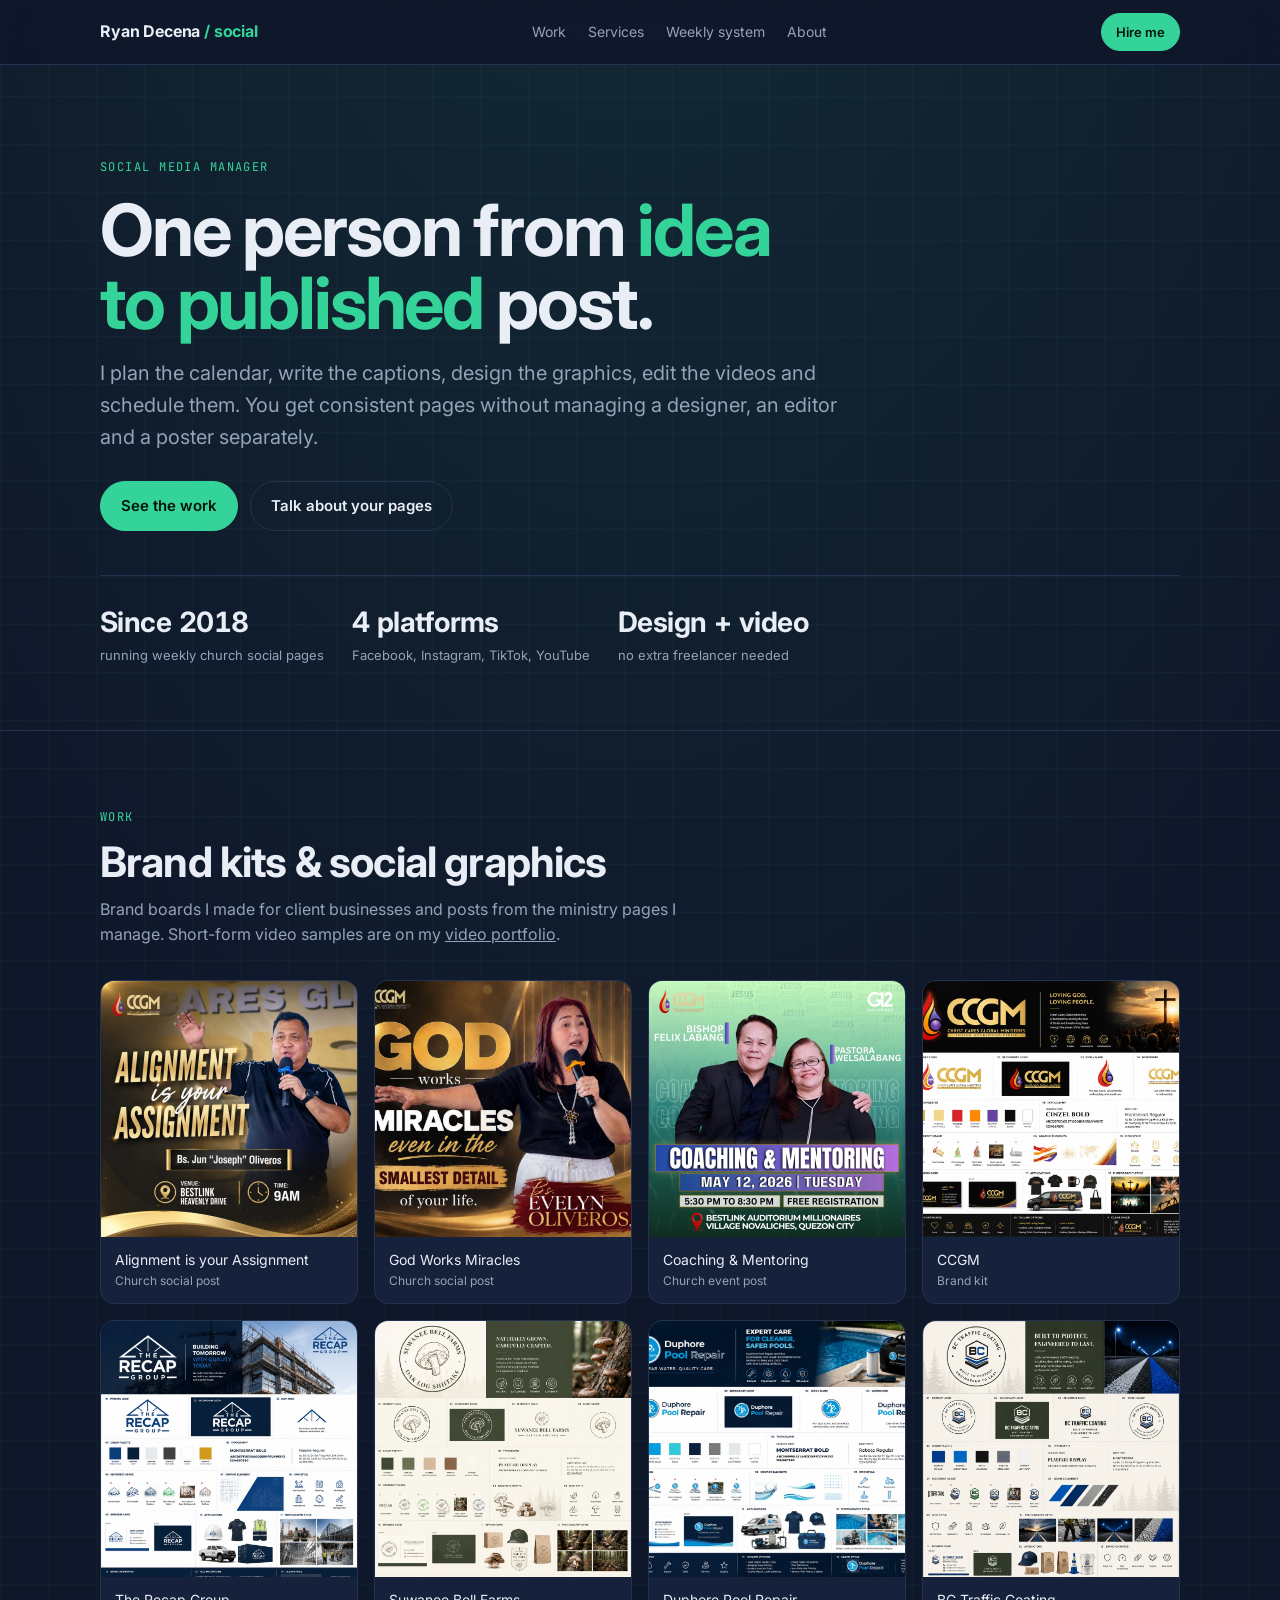
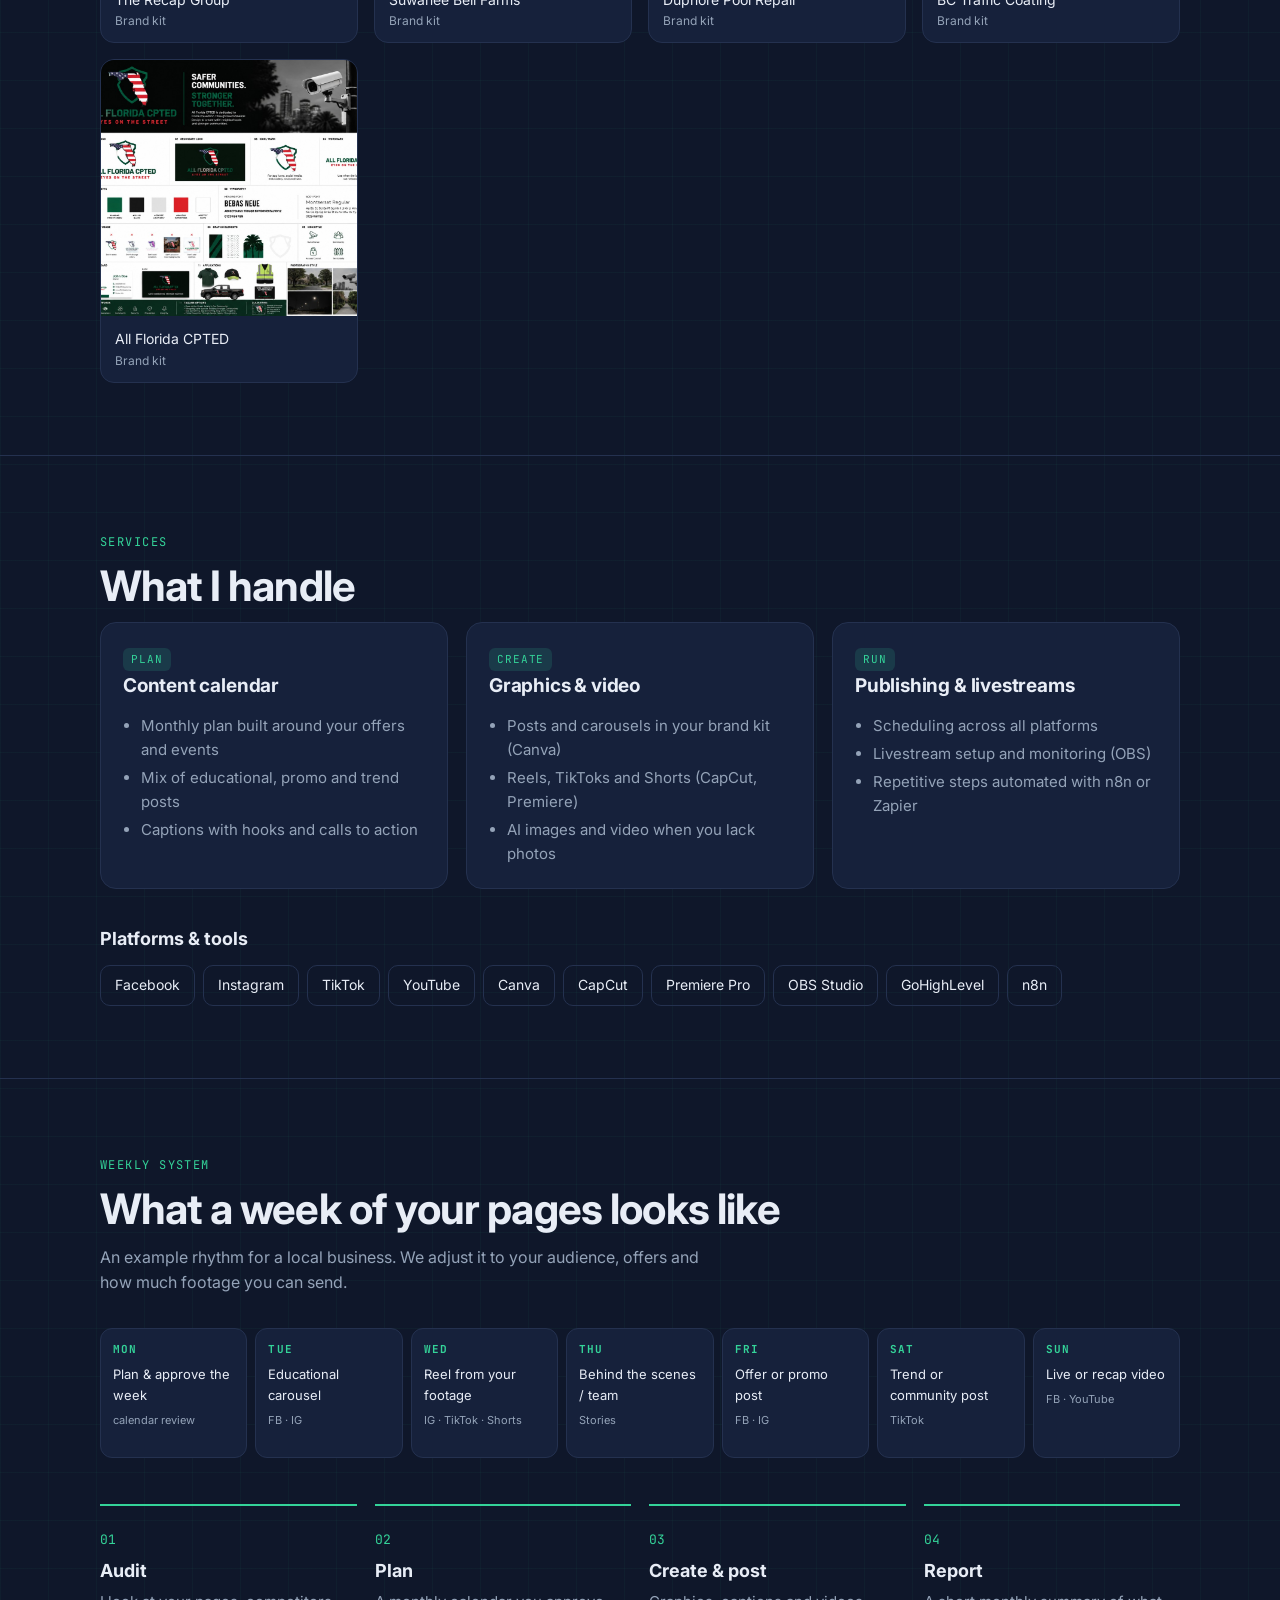
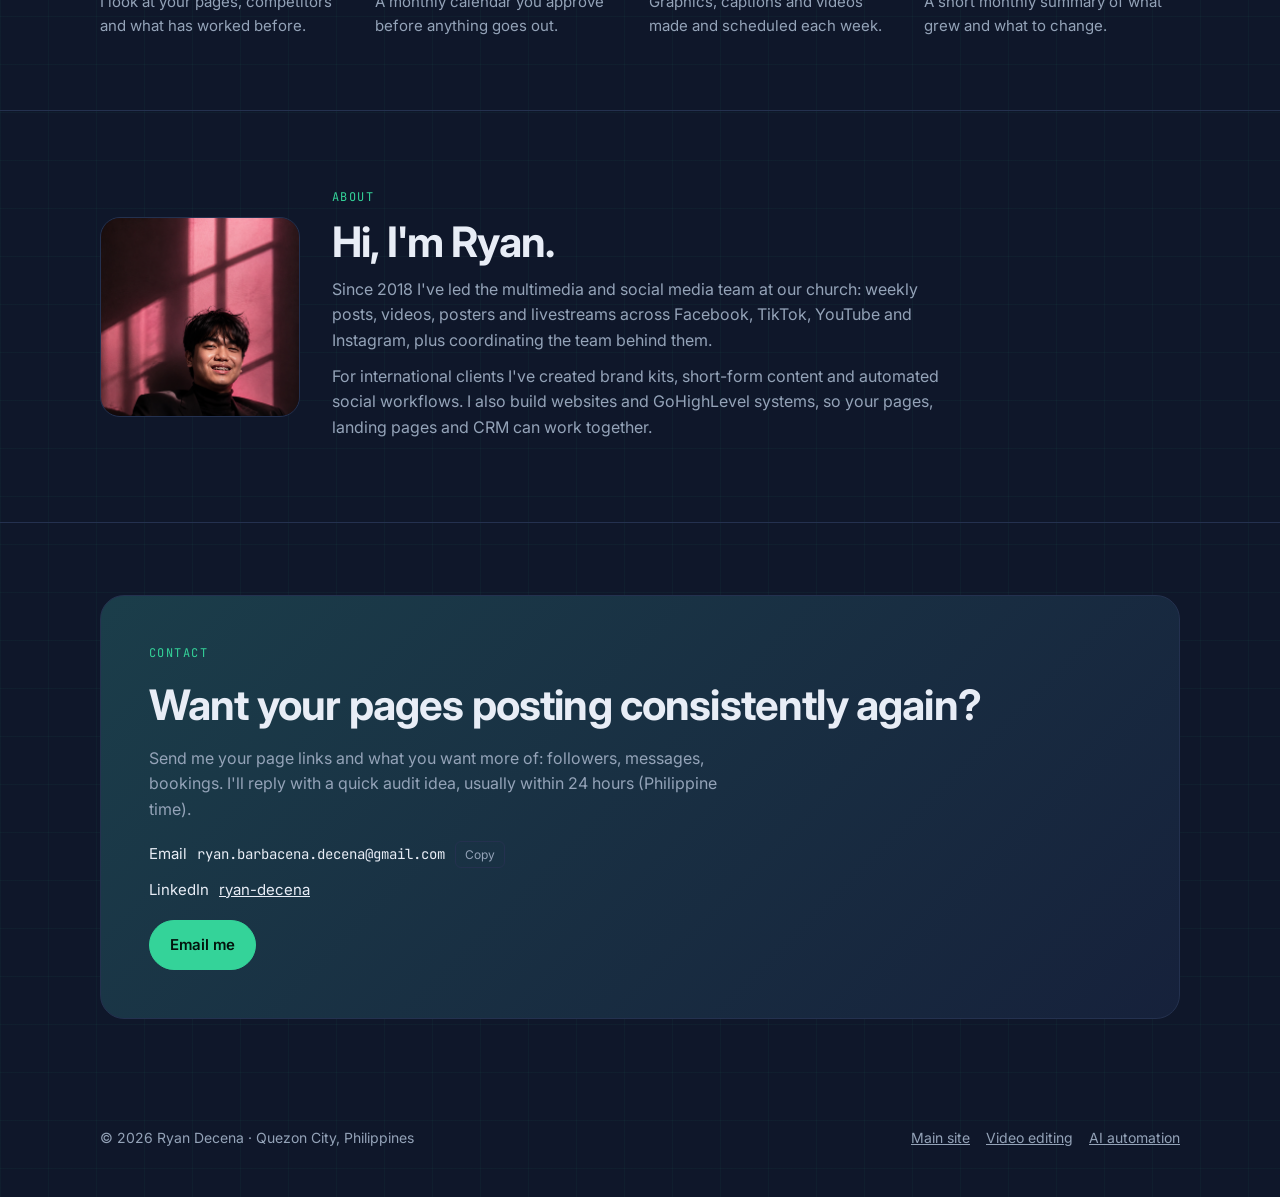
==== smm/index.html @ 5df615dc "Add video, AI automation and social media portfolio sites Three one-page sites deployed on Vercel at" ====
<!DOCTYPE html>
<html lang="en">
<head>
<meta charset="UTF-8">
<meta name="viewport" content="width=device-width, initial-scale=1, viewport-fit=cover">
<title>Ryan Decena | Social Media Manager</title>
<meta name="description" content="Social media manager who plans, designs, edits and publishes: content for Facebook, Instagram, TikTok and YouTube by Ryan Decena, Philippines.">
<meta property="og:title" content="Ryan Decena | Social Media Manager">
<meta property="og:description" content="One person from idea to published post: plan, design, video and scheduling.">
<meta property="og:image" content="https://smm.decenaryan.site/og.jpg">
<meta property="og:url" content="https://smm.decenaryan.site/">
<meta name="theme-color" content="#0F172A">
<link rel="icon" href="favicon.png">
<link rel="preconnect" href="https://fonts.googleapis.com">
<link rel="preconnect" href="https://fonts.gstatic.com" crossorigin>
<link href="https://fonts.googleapis.com/css2?family=Inter:wght@400;500;600;700&family=JetBrains+Mono:wght@500&display=swap" rel="stylesheet">
<link rel="stylesheet" href="site.css">
<style>
:root{--accent:#34D399;--accent-2:#F472B6;--on-accent:#03140d}
.gallery{display:grid;grid-template-columns:repeat(auto-fill,minmax(220px,1fr));gap:16px}
.gallery figure{background:var(--card);border:1px solid var(--line);border-radius:14px;overflow:hidden;min-width:0}
.gallery img{width:100%;aspect-ratio:1/1;object-fit:cover;object-position:top}
.gallery figcaption{padding:12px 14px;font-size:14px}
.gallery figcaption span{display:block;color:var(--muted);font-size:12px}
.week{display:grid;grid-template-columns:repeat(7,minmax(120px,1fr));gap:8px;overflow-x:auto;padding-bottom:6px}
.day{background:var(--card);border:1px solid var(--line);border-radius:12px;padding:12px;min-height:130px;display:grid;align-content:start;gap:6px}
.day b{font-family:var(--f-mono);font-size:11px;letter-spacing:.1em;color:var(--accent)}
.day span{font-size:13px}
.day small{font-size:11px;color:var(--muted)}
.scroll{overflow-x:auto}
.platforms{display:flex;flex-wrap:wrap;gap:8px}
.platforms span{padding:8px 14px;border:1px solid var(--line);border-radius:10px;font-size:14px}
</style>
</head>
<body>
<nav class="top"><div class="wrap">
  <a class="brand" href="#top">Ryan Decena <span>/ social</span></a>
  <ul><li><a href="#work">Work</a></li><li><a href="#services">Services</a></li><li><a href="#system">Weekly system</a></li><li><a href="#about">About</a></li></ul>
  <a class="btn solid sm" href="#contact">Hire me</a>
</div></nav>

<main id="top">
<header class="hero"><div class="wrap">
  <span class="mono">Social media manager</span>
  <h1>One person from <em>idea to published</em> post.</h1>
  <p class="lead">I plan the calendar, write the captions, design the graphics, edit the videos and schedule them. You get consistent pages without managing a designer, an editor and a poster separately.</p>
  <div class="cta"><a class="btn solid" href="#work">See the work</a><a class="btn ghost" href="#contact">Talk about your pages</a></div>
  <div class="facts">
    <div><b>Since 2018</b><span>running weekly church social pages</span></div>
    <div><b>4 platforms</b><span>Facebook, Instagram, TikTok, YouTube</span></div>
    <div><b>Design + video</b><span>no extra freelancer needed</span></div>
  </div>
</div></header>

<section id="work"><div class="wrap">
  <span class="mono">Work</span>
  <h2>Brand kits &amp; social graphics</h2>
  <p class="intro">Brand boards I made for client businesses and posts from the ministry pages I manage. Short-form video samples are on my <a href="https://video.decenaryan.site">video portfolio</a>.</p>
  <div class="gallery">
    <figure><img src="img/ccgm-alignment.png" alt="CCGM social post: Alignment is your Assignment" loading="lazy"><figcaption>Alignment is your Assignment<span>Church social post</span></figcaption></figure>
    <figure><img src="img/ccgm-miracles.png" alt="CCGM social post: God Works Miracles" loading="lazy"><figcaption>God Works Miracles<span>Church social post</span></figcaption></figure>
    <figure><img src="img/ccgm-coaching.png" alt="CCGM social post: Coaching and Mentoring" loading="lazy"><figcaption>Coaching &amp; Mentoring<span>Church event post</span></figcaption></figure>
    <figure><img src="img/ccgm.png" alt="CCGM brand kit" loading="lazy"><figcaption>CCGM<span>Brand kit</span></figcaption></figure>
    <figure><img src="img/recap-group.png" alt="The Recap Group brand kit" loading="lazy"><figcaption>The Recap Group<span>Brand kit</span></figcaption></figure>
    <figure><img src="img/suwanee-bell-farms.png" alt="Suwanee Bell Farms brand kit" loading="lazy"><figcaption>Suwanee Bell Farms<span>Brand kit</span></figcaption></figure>
    <figure><img src="img/duphore-pool.png" alt="Duphore Pool Repair brand kit" loading="lazy"><figcaption>Duphore Pool Repair<span>Brand kit</span></figcaption></figure>
    <figure><img src="img/bc-traffic-coating.png" alt="BC Traffic Coating brand kit" loading="lazy"><figcaption>BC Traffic Coating<span>Brand kit</span></figcaption></figure>
    <figure><img src="img/all-florida-cpted.png" alt="All Florida CPTED brand kit" loading="lazy"><figcaption>All Florida CPTED<span>Brand kit</span></figcaption></figure>
  </div>
</div></section>

<section id="services"><div class="wrap">
  <span class="mono">Services</span>
  <h2>What I handle</h2>
  <div class="grid g3">
    <div class="card"><span class="tag">Plan</span><h3>Content calendar</h3><ul><li>Monthly plan built around your offers and events</li><li>Mix of educational, promo and trend posts</li><li>Captions with hooks and calls to action</li></ul></div>
    <div class="card"><span class="tag">Create</span><h3>Graphics &amp; video</h3><ul><li>Posts and carousels in your brand kit (Canva)</li><li>Reels, TikToks and Shorts (CapCut, Premiere)</li><li>AI images and video when you lack photos</li></ul></div>
    <div class="card"><span class="tag">Run</span><h3>Publishing &amp; livestreams</h3><ul><li>Scheduling across all platforms</li><li>Livestream setup and monitoring (OBS)</li><li>Repetitive steps automated with n8n or Zapier</li></ul></div>
  </div>
  <h3 style="margin:36px 0 12px;font-size:18px">Platforms &amp; tools</h3>
  <div class="platforms"><span>Facebook</span><span>Instagram</span><span>TikTok</span><span>YouTube</span><span>Canva</span><span>CapCut</span><span>Premiere Pro</span><span>OBS Studio</span><span>GoHighLevel</span><span>n8n</span></div>
</div></section>

<section id="system"><div class="wrap">
  <span class="mono">Weekly system</span>
  <h2>What a week of your pages looks like</h2>
  <p class="intro">An example rhythm for a local business. We adjust it to your audience, offers and how much footage you can send.</p>
  <div class="scroll"><div class="week">
    <div class="day"><b>MON</b><span>Plan &amp; approve the week</span><small>calendar review</small></div>
    <div class="day"><b>TUE</b><span>Educational carousel</span><small>FB · IG</small></div>
    <div class="day"><b>WED</b><span>Reel from your footage</span><small>IG · TikTok · Shorts</small></div>
    <div class="day"><b>THU</b><span>Behind the scenes / team</span><small>Stories</small></div>
    <div class="day"><b>FRI</b><span>Offer or promo post</span><small>FB · IG</small></div>
    <div class="day"><b>SAT</b><span>Trend or community post</span><small>TikTok</small></div>
    <div class="day"><b>SUN</b><span>Live or recap video</span><small>FB · YouTube</small></div>
  </div></div>
  <div class="steps" style="margin-top:40px">
    <div class="step"><h3>Audit</h3><p>I look at your pages, competitors and what has worked before.</p></div>
    <div class="step"><h3>Plan</h3><p>A monthly calendar you approve before anything goes out.</p></div>
    <div class="step"><h3>Create &amp; post</h3><p>Graphics, captions and videos made and scheduled each week.</p></div>
    <div class="step"><h3>Report</h3><p>A short monthly summary of what grew and what to change.</p></div>
  </div>
</div></section>

<section id="about"><div class="wrap about">
  <img src="ryan-decena.png" alt="Ryan Decena" width="200" height="200" loading="lazy">
  <div>
    <span class="mono">About</span>
    <h2>Hi, I'm Ryan.</h2>
    <p>Since 2018 I've led the multimedia and social media team at our church: weekly posts, videos, posters and livestreams across Facebook, TikTok, YouTube and Instagram, plus coordinating the team behind them.</p>
    <p>For international clients I've created brand kits, short-form content and automated social workflows. I also build websites and GoHighLevel systems, so your pages, landing pages and CRM can work together.</p>
  </div>
</div></section>

<section><div class="wrap">
  <div class="contact" id="contact">
    <span class="mono">Contact</span>
    <h2>Want your pages posting consistently again?</h2>
    <p style="color:var(--muted);max-width:60ch">Send me your page links and what you want more of: followers, messages, bookings. I'll reply with a quick audit idea, usually within 24 hours (Philippine time).</p>
    <div class="rows">
      <div class="row">Email <code>ryan.barbacena.decena@gmail.com</code><button class="copy" data-copy="ryan.barbacena.decena@gmail.com">Copy</button></div>
      <div class="row">LinkedIn <a href="https://www.linkedin.com/in/ryan-decena-aba878122" target="_blank" rel="noopener">ryan-decena</a></div>
    </div>
    <div class="cta" style="display:flex;gap:12px;flex-wrap:wrap"><a class="btn solid" href="mailto:ryan.barbacena.decena@gmail.com?subject=Social%20media%20management">Email me</a></div>
  </div>
</div></section>
</main>

<footer><div class="wrap">
  <span>© <span data-year>2026</span> Ryan Decena · Quezon City, Philippines</span>
  <span class="others"><a href="https://decenaryan.site">Main site</a><a href="https://video.decenaryan.site">Video editing</a><a href="https://ai.decenaryan.site">AI automation</a></span>
</div></footer>
<script src="site.js"></script>
</body>
</html>
---- smm/site.css ----
/* Shared look for smm / video / ai .decenaryan.site — matches decenaryan.site (slate + mono labels).
   Each site sets --accent and --accent-2 on :root. */
:root{
  --bg:#0F172A; --bg-2:#111c33; --card:#16213b; --line:#24314f; --fg:#e8edf6; --muted:#94a3b8;
  --accent:#38BDF8; --accent-2:#10B981; --on-accent:#06121f;
  --f-body:"Inter",system-ui,sans-serif; --f-mono:"JetBrains Mono",ui-monospace,monospace;
  color-scheme:dark;
}
*{box-sizing:border-box;margin:0;padding:0}
html{scroll-behavior:smooth}
body{background:var(--bg);color:var(--fg);font-family:var(--f-body);font-size:16px;line-height:1.6;
  background-image:radial-gradient(ellipse 80% 50% at 50% -20%,color-mix(in srgb,var(--accent) 14%,transparent),transparent),
  linear-gradient(color-mix(in srgb,var(--accent) 4%,transparent) 1px,transparent 1px),
  linear-gradient(90deg,color-mix(in srgb,var(--accent) 4%,transparent) 1px,transparent 1px);
  background-size:auto,48px 48px,48px 48px}
img,video{max-width:100%;display:block}
a{color:inherit}
:focus-visible{outline:2px solid var(--accent);outline-offset:3px;border-radius:4px}
.wrap{max-width:1120px;margin:0 auto;padding-left:max(20px,env(safe-area-inset-left));padding-right:max(20px,env(safe-area-inset-right))}
.mono{font-family:var(--f-mono);font-size:12px;letter-spacing:.12em;text-transform:uppercase;color:var(--accent)}

/* nav */
nav.top{position:sticky;top:0;z-index:20;backdrop-filter:blur(10px);background:color-mix(in srgb,var(--bg) 82%,transparent);border-bottom:1px solid var(--line)}
nav.top .wrap{display:flex;align-items:center;justify-content:space-between;gap:16px;height:64px}
.brand{font-weight:700;text-decoration:none;letter-spacing:-.01em}
.brand span{color:var(--accent)}
nav.top ul{display:flex;gap:22px;list-style:none;font-size:14px;color:var(--muted)}
nav.top ul a{text-decoration:none}
nav.top ul a:hover{color:var(--fg)}
.btn{display:inline-flex;align-items:center;gap:8px;padding:12px 20px;border-radius:999px;font-weight:600;font-size:15px;text-decoration:none;border:1px solid var(--accent);transition:.2s}
.btn.solid{background:var(--accent);color:var(--on-accent)}
.btn.solid:hover{filter:brightness(1.1)}
.btn.ghost{color:var(--fg);border-color:var(--line)}
.btn.ghost:hover{border-color:var(--accent)}
.btn.sm{padding:8px 14px;font-size:13px}
@media (max-width:760px){nav.top ul{display:none}}

/* hero */
.hero{padding:88px 0 64px}
.hero h1{font-size:clamp(38px,6.4vw,72px);line-height:1.02;letter-spacing:-.03em;margin:14px 0 18px;text-wrap:balance;max-width:16ch}
.hero h1 em{font-style:normal;color:var(--accent)}
.hero p.lead{font-size:clamp(17px,2vw,20px);color:var(--muted);max-width:58ch}
.hero .cta{display:flex;flex-wrap:wrap;gap:12px;margin-top:28px}
.facts{display:flex;flex-wrap:wrap;gap:28px;margin-top:44px;padding-top:24px;border-top:1px solid var(--line)}
.facts div{display:grid}
.facts b{font-size:28px;font-variant-numeric:tabular-nums;letter-spacing:-.02em}
.facts span{font-size:13px;color:var(--muted)}

/* sections */
section{padding:72px 0;border-top:1px solid var(--line)}
section h2{font-size:clamp(28px,4vw,42px);letter-spacing:-.02em;line-height:1.1;margin:10px 0 12px;text-wrap:balance}
section .intro{color:var(--muted);max-width:62ch;margin-bottom:32px}
.grid{display:grid;gap:18px}
.g3{grid-template-columns:repeat(auto-fit,minmax(260px,1fr))}
.g4{grid-template-columns:repeat(auto-fill,minmax(200px,1fr))}
.card{background:var(--card);border:1px solid var(--line);border-radius:16px;padding:22px;min-width:0}
.card h3{font-size:19px;margin-bottom:6px;letter-spacing:-.01em}
.card p{color:var(--muted);font-size:15px}
.card ul{margin:12px 0 0 18px;color:var(--muted);font-size:15px;display:grid;gap:4px}
.tag{display:inline-block;font-family:var(--f-mono);font-size:11px;letter-spacing:.08em;text-transform:uppercase;padding:3px 8px;border-radius:6px;background:color-mix(in srgb,var(--accent) 14%,transparent);color:var(--accent)}
.tags{display:flex;flex-wrap:wrap;gap:6px;margin-top:12px}
.tags span{font-size:12px;padding:3px 10px;border-radius:999px;border:1px solid var(--line);color:var(--muted)}

/* steps */
.steps{display:grid;grid-template-columns:repeat(auto-fit,minmax(220px,1fr));gap:18px;counter-reset:s}
.step{counter-increment:s;padding:20px 0 0;border-top:2px solid var(--accent)}
.step::before{content:"0" counter(s);font-family:var(--f-mono);color:var(--accent);font-size:13px}
.step h3{font-size:18px;margin:6px 0 4px}
.step p{color:var(--muted);font-size:15px}

/* about */
.about{display:grid;grid-template-columns:200px 1fr;gap:32px;align-items:center}
.about img{width:200px;height:200px;object-fit:cover;object-position:top;border-radius:20px;border:1px solid var(--line);background:var(--card)}
.about p{color:var(--muted);max-width:62ch;margin-bottom:10px}
@media (max-width:640px){.about{grid-template-columns:1fr}.about img{width:140px;height:140px}}

/* contact */
.contact{background:linear-gradient(135deg,color-mix(in srgb,var(--accent) 16%,var(--card)),var(--card));border:1px solid var(--line);border-radius:24px;padding:clamp(24px,5vw,48px);display:grid;gap:18px}
.contact h2{margin:0}
.contact .rows{display:grid;gap:10px}
.contact .row{display:flex;flex-wrap:wrap;align-items:center;gap:10px;font-size:15px}
.contact .row code{font-family:var(--f-mono);font-size:14px;user-select:all;word-break:break-all}
.copy{font:inherit;font-size:12px;background:transparent;color:var(--muted);border:1px solid var(--line);border-radius:6px;padding:3px 9px;cursor:pointer}
.copy:hover{color:var(--fg);border-color:var(--accent)}

footer{padding:36px 0 48px;color:var(--muted);font-size:14px}
footer .wrap{display:flex;flex-wrap:wrap;justify-content:space-between;gap:12px}
footer a{color:var(--muted)}
.others{display:flex;flex-wrap:wrap;gap:16px}

@media (prefers-reduced-motion:reduce){*{transition:none!important;animation:none!important;scroll-behavior:auto!important}}
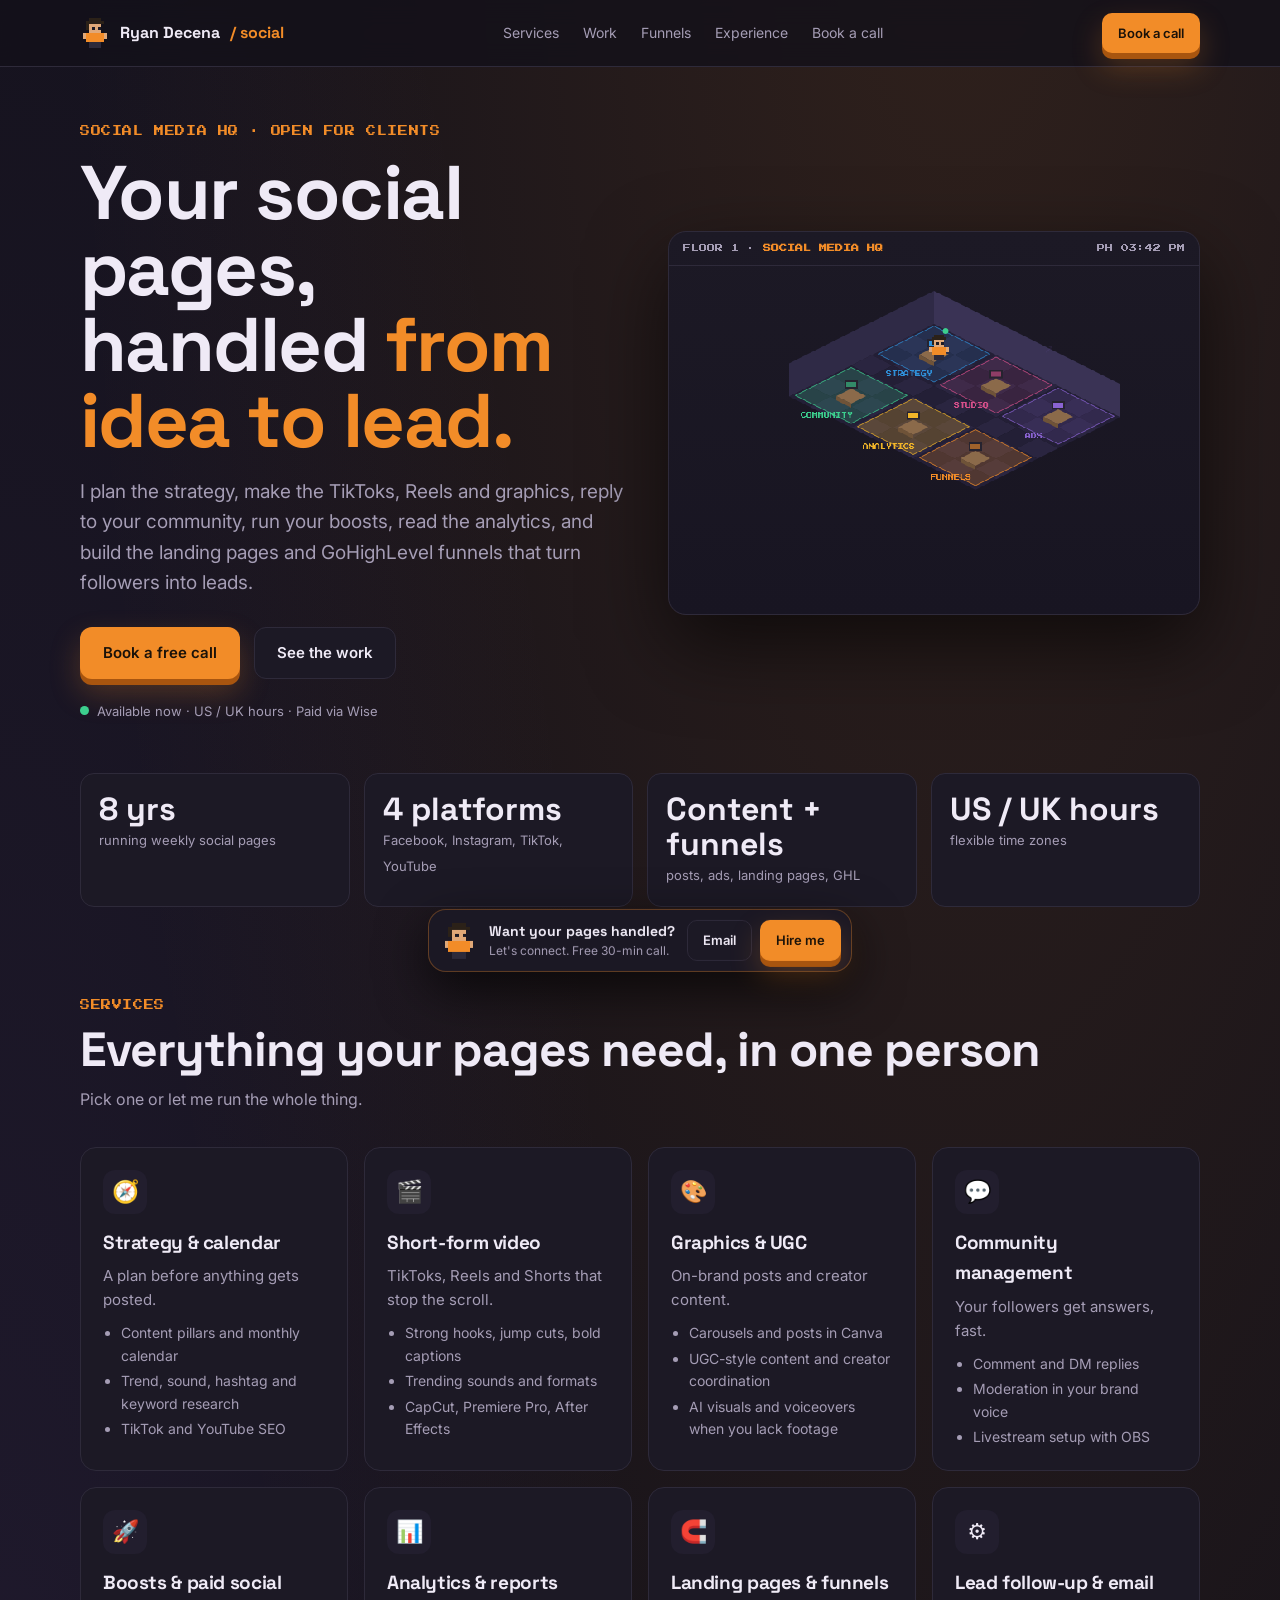
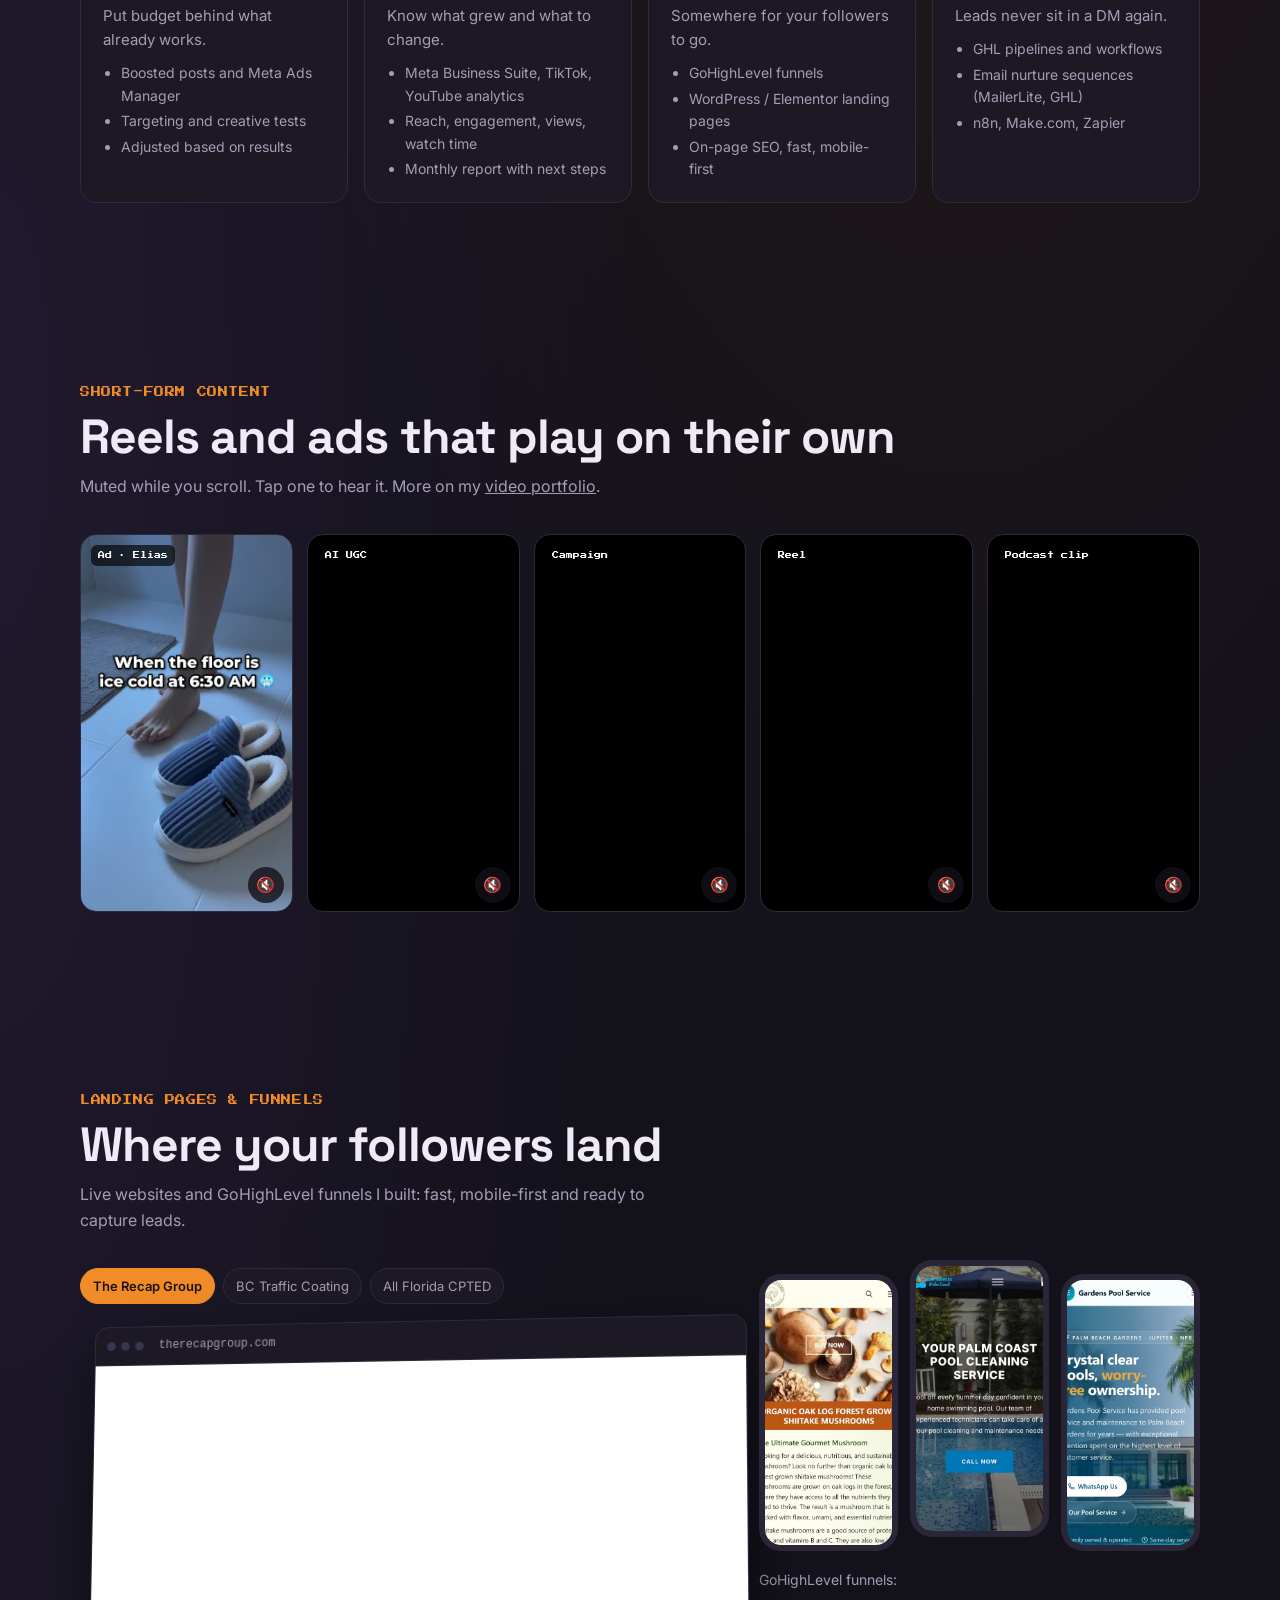
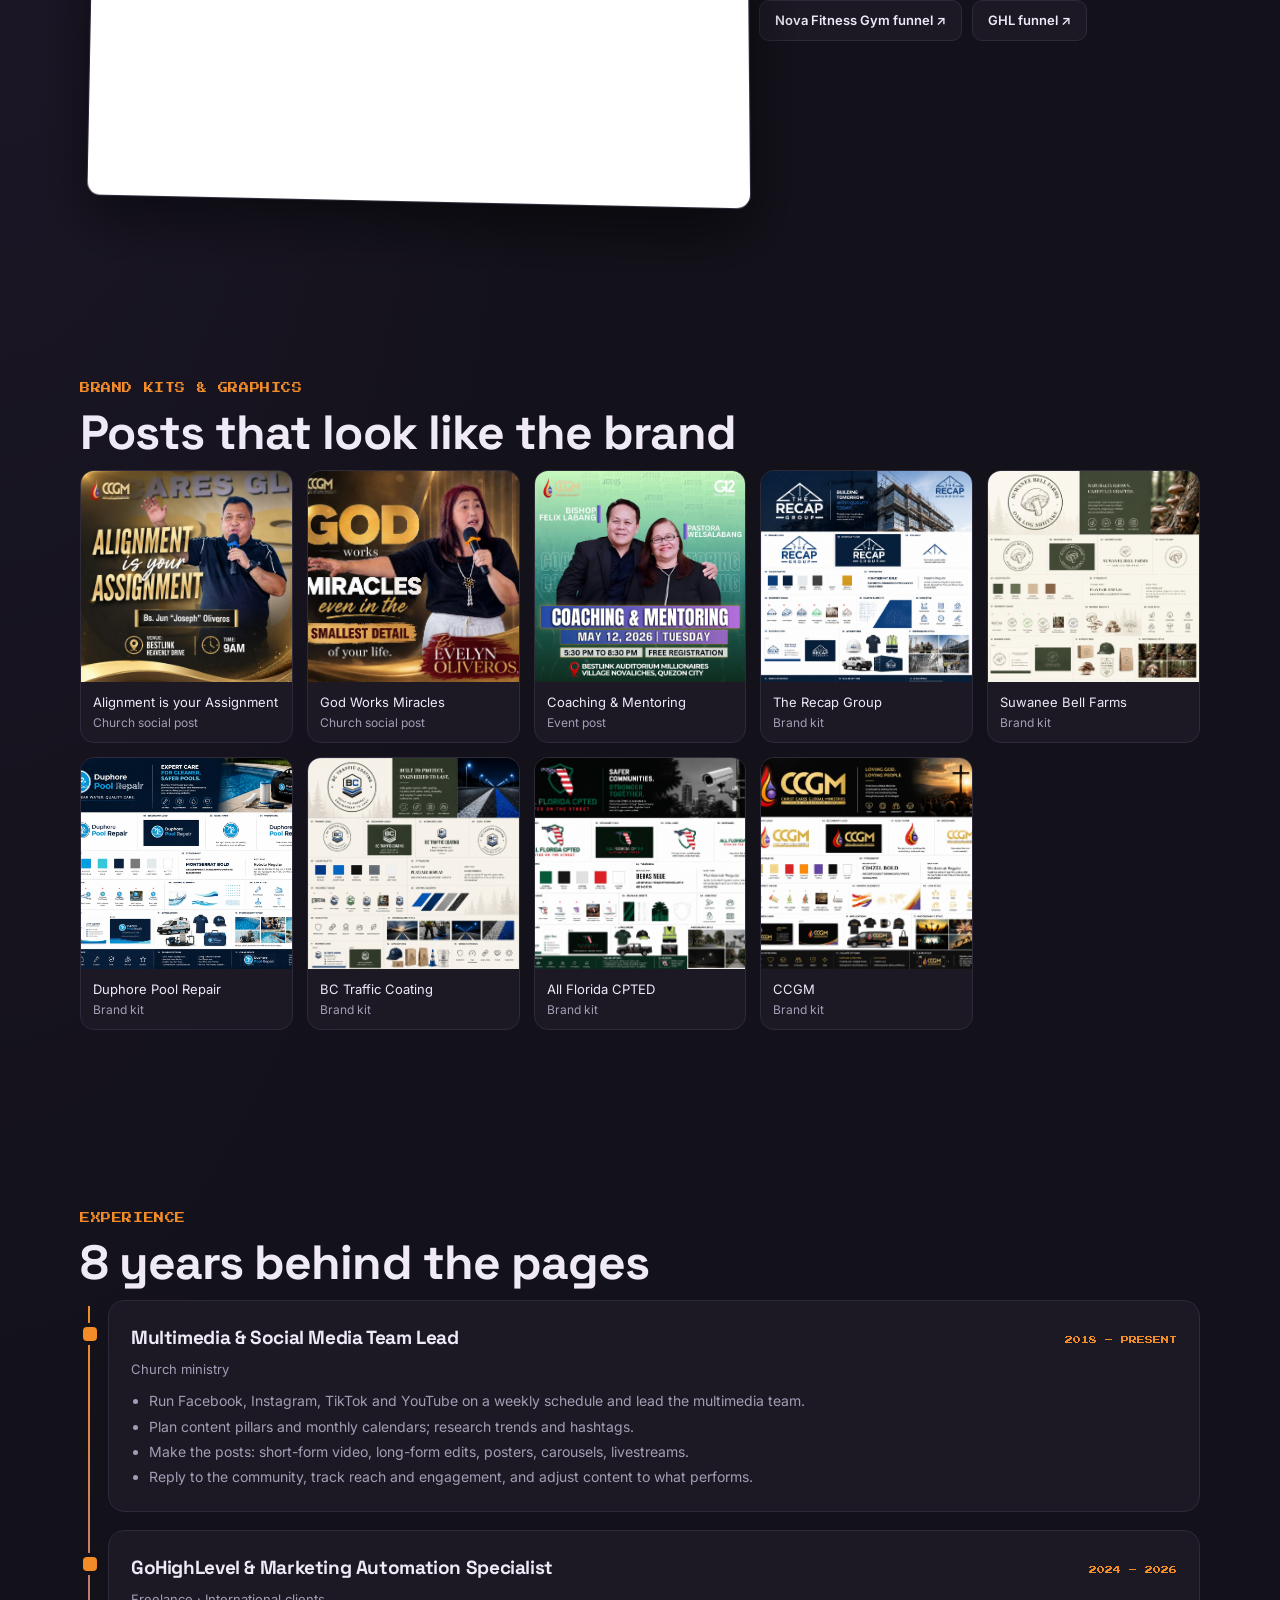
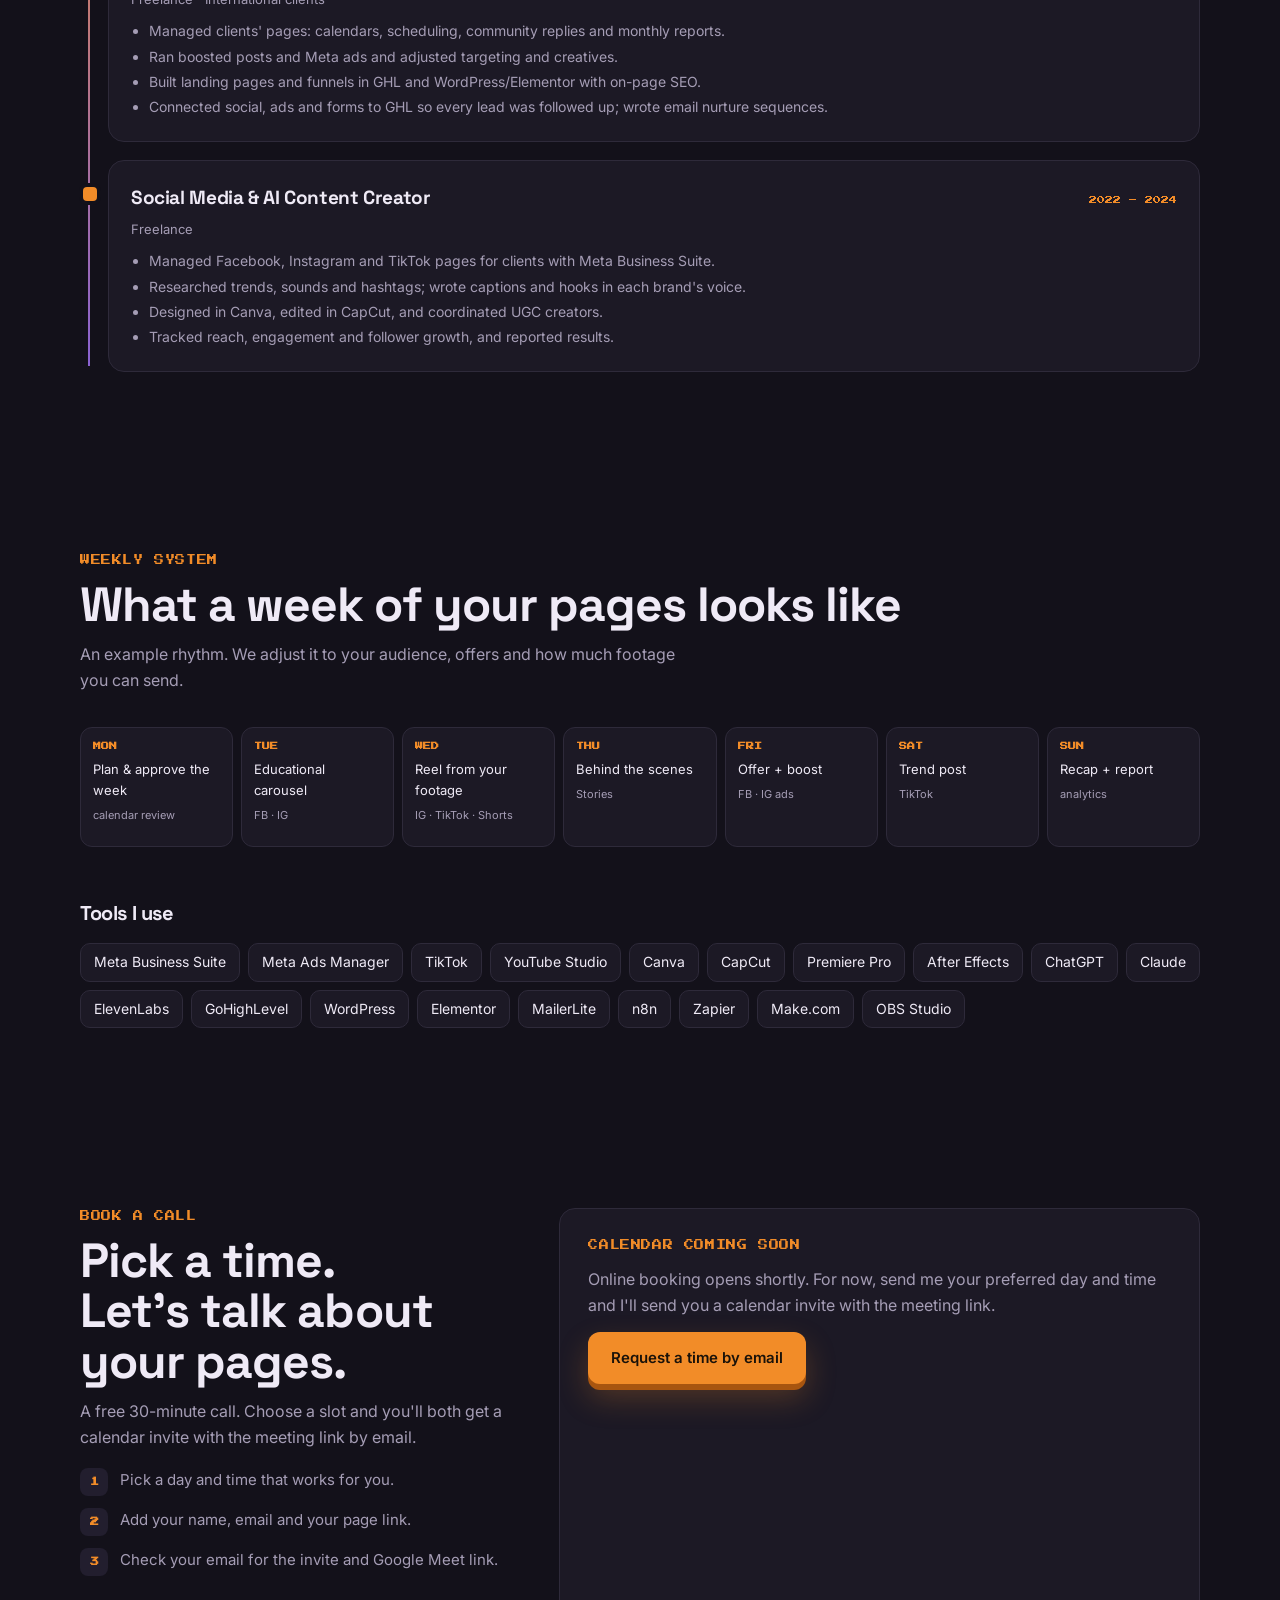
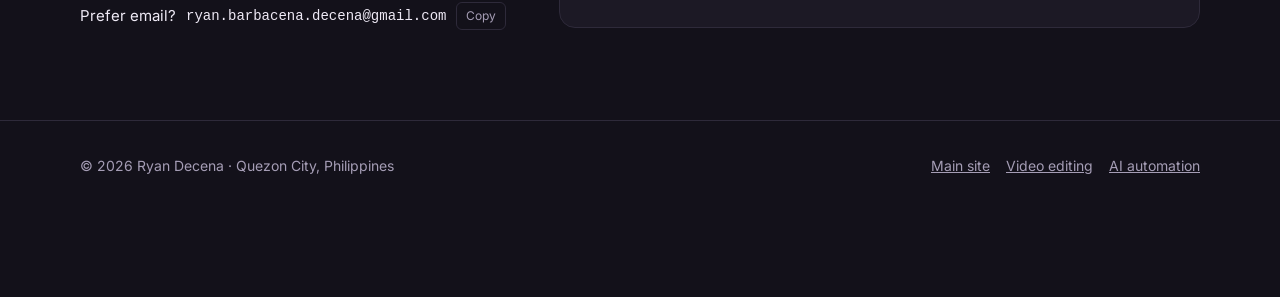
==== commit 6c99b10d: "SMM site redesign: Freelance Office look, 3D/scroll animations, booking section Pixel isometric hero" ====
--- a/smm/index.html
+++ b/smm/index.html
@@ -4,124 +4,327 @@
 <meta charset="UTF-8">
 <meta name="viewport" content="width=device-width, initial-scale=1, viewport-fit=cover">
 <title>Ryan Decena | Social Media Manager</title>
-<meta name="description" content="Social media manager who plans, designs, edits and publishes: content for Facebook, Instagram, TikTok and YouTube by Ryan Decena, Philippines.">
+<meta name="description" content="Social media manager from the Philippines: content strategy, TikTok and Reels, community management, paid social, analytics, landing pages and GoHighLevel funnels. Available for US/UK hours.">
 <meta property="og:title" content="Ryan Decena | Social Media Manager">
-<meta property="og:description" content="One person from idea to published post: plan, design, video and scheduling.">
+<meta property="og:description" content="Strategy, short-form video, community, paid social, analytics, landing pages and GHL follow-up, handled by one person.">
 <meta property="og:image" content="https://smm.decenaryan.site/og.jpg">
 <meta property="og:url" content="https://smm.decenaryan.site/">
-<meta name="theme-color" content="#0F172A">
+<meta name="theme-color" content="#13111a">
 <link rel="icon" href="favicon.png">
 <link rel="preconnect" href="https://fonts.googleapis.com">
 <link rel="preconnect" href="https://fonts.gstatic.com" crossorigin>
-<link href="https://fonts.googleapis.com/css2?family=Inter:wght@400;500;600;700&family=JetBrains+Mono:wght@500&display=swap" rel="stylesheet">
-<link rel="stylesheet" href="site.css">
+<link href="https://fonts.googleapis.com/css2?family=Inter:wght@400;500;600&family=Space+Grotesk:wght@500;700&family=Press+Start+2P&display=swap" rel="stylesheet">
 <style>
-:root{--accent:#34D399;--accent-2:#F472B6;--on-accent:#03140d}
-.gallery{display:grid;grid-template-columns:repeat(auto-fill,minmax(220px,1fr));gap:16px}
-.gallery figure{background:var(--card);border:1px solid var(--line);border-radius:14px;overflow:hidden;min-width:0}
+/* Freelance Office vibe: night-shift office, pixel labels, orange accent, isometric 3D */
+:root{
+  --bg:#13111a;--bg2:#181522;--panel:#1c1925;--panel2:#221e2e;--line:#2e2a3a;--ink:#efeaf6;--muted:#a59db5;
+  --accent:#f28c28;--accent-ink:#1a1209;--purple:#8a63d2;--pink:#d64f8a;--blue:#2f8fd8;--green:#3ccf8e;
+  --f-display:"Space Grotesk",system-ui,sans-serif;--f-body:"Inter",system-ui,sans-serif;--f-pixel:"Press Start 2P",ui-monospace,monospace;
+  color-scheme:dark;
+}
+*{box-sizing:border-box;margin:0;padding:0}
+html{scroll-behavior:smooth}
+body{background:var(--bg);color:var(--ink);font-family:var(--f-body);font-size:16px;line-height:1.6;overflow-x:hidden;
+  background-image:radial-gradient(ellipse 70% 45% at 75% -5%,#f28c2822,transparent),radial-gradient(ellipse 50% 40% at 0% 30%,#8a63d21c,transparent)}
+img,video{max-width:100%;display:block}
+a{color:inherit}
+:focus-visible{outline:2px solid var(--accent);outline-offset:3px;border-radius:6px}
+.wrap{max-width:1160px;margin:0 auto;padding-left:max(20px,env(safe-area-inset-left));padding-right:max(20px,env(safe-area-inset-right))}
+.px{font-family:var(--f-pixel);font-size:10px;letter-spacing:.06em;text-transform:uppercase;color:var(--accent);line-height:1.6}
+h1,h2,h3{font-family:var(--f-display);letter-spacing:-.02em;text-wrap:balance}
+h2{font-size:clamp(30px,4.4vw,48px);line-height:1.05;margin:12px 0 12px}
+.intro{color:var(--muted);max-width:62ch;margin-bottom:34px}
+section{padding:90px 0;position:relative}
+.btn{display:inline-flex;align-items:center;gap:8px;padding:13px 22px;border-radius:12px;font-weight:600;font-size:15px;text-decoration:none;border:1px solid transparent;cursor:pointer;font-family:var(--f-body);transition:transform .2s,box-shadow .2s,background .2s}
+.btn.pri{background:var(--accent);color:var(--accent-ink);box-shadow:0 6px 0 #a8550f,0 14px 30px #f28c2840}
+.btn.pri:hover{transform:translateY(-2px);box-shadow:0 8px 0 #a8550f,0 18px 36px #f28c2855}
+.btn.pri:active{transform:translateY(4px);box-shadow:0 2px 0 #a8550f}
+.btn.ghost{border-color:var(--line);color:var(--ink);background:var(--panel)}
+.btn.ghost:hover{border-color:var(--accent)}
+.btn.sm{padding:9px 15px;font-size:13px;border-radius:10px}
+
+/* nav */
+nav.top{position:sticky;top:0;z-index:40;background:#13111acc;backdrop-filter:blur(12px);border-bottom:1px solid var(--line)}
+nav.top .wrap{display:flex;align-items:center;justify-content:space-between;gap:14px;height:66px}
+.brand{display:flex;align-items:center;gap:10px;text-decoration:none;font-family:var(--f-display);font-weight:700}
+.brand canvas{width:30px;height:30px;image-rendering:pixelated}
+.brand span{color:var(--accent)}
+nav.top ul{display:flex;gap:24px;list-style:none;font-size:14px;color:var(--muted)}
+nav.top ul a{text-decoration:none}nav.top ul a:hover{color:var(--ink)}
+@media (max-width:860px){nav.top ul{display:none}}
+
+/* hero */
+.hero{padding:56px 0 40px}
+.hero .wrap{display:grid;grid-template-columns:1.05fr 1fr;gap:30px;align-items:center}
+@media (max-width:900px){.hero .wrap{grid-template-columns:1fr}}
+.hero h1{font-size:clamp(40px,6.2vw,76px);line-height:1;margin:16px 0 18px}
+.hero h1 b{color:var(--accent);font-weight:700}
+.hero .lead{font-size:clamp(17px,1.8vw,19px);color:var(--muted);max-width:54ch}
+.cta{display:flex;flex-wrap:wrap;gap:14px;margin-top:28px}
+.status{display:inline-flex;align-items:center;gap:8px;font-size:13px;color:var(--muted);margin-top:22px}
+.status i{width:9px;height:9px;border-radius:50%;background:var(--green);box-shadow:0 0 0 0 #3ccf8e88;animation:ping 2s infinite}
+@keyframes ping{70%{box-shadow:0 0 0 10px #3ccf8e00}100%{box-shadow:0 0 0 0 #3ccf8e00}}
+.stage{perspective:1100px}
+.office{position:relative;border:1px solid var(--line);border-radius:18px;background:linear-gradient(180deg,var(--panel),var(--bg2));overflow:hidden;transform-style:preserve-3d;transition:transform .25s ease-out;box-shadow:0 30px 80px #0009}
+.office .bar{display:flex;justify-content:space-between;padding:10px 14px;border-bottom:1px solid var(--line);font-family:var(--f-pixel);font-size:8px;color:var(--muted)}
+.office .bar b{color:var(--accent)}
+.office canvas{width:100%;height:auto;display:block;image-rendering:pixelated}
+
+/* stats */
+.stats{display:grid;grid-template-columns:repeat(4,1fr);gap:14px;margin-top:10px}
+@media (max-width:760px){.stats{grid-template-columns:repeat(2,1fr)}}
+.stat{background:var(--panel);border:1px solid var(--line);border-radius:14px;padding:18px}
+.stat b{display:block;font-family:var(--f-display);font-size:clamp(24px,3vw,32px);line-height:1.1}
+.stat span{font-size:13px;color:var(--muted)}
+
+/* services */
+.svc{display:grid;grid-template-columns:repeat(auto-fill,minmax(250px,1fr));gap:16px}
+.card{background:var(--panel);border:1px solid var(--line);border-radius:16px;padding:22px;transform-style:preserve-3d;transition:transform .2s ease-out,border-color .2s;will-change:transform;min-width:0}
+.card:hover{border-color:#f28c2866}
+.card .ic{width:44px;height:44px;border-radius:12px;display:grid;place-items:center;font-size:22px;margin-bottom:14px;background:var(--panel2);transform:translateZ(30px)}
+.card h3{font-size:19px;margin-bottom:6px}
+.card p{color:var(--muted);font-size:15px}
+.card ul{margin:10px 0 0 18px;color:var(--muted);font-size:14px;display:grid;gap:3px}
+
+/* reels */
+.reels{display:grid;grid-template-columns:repeat(5,minmax(0,1fr));gap:14px}
+@media (max-width:900px){.reels{grid-template-columns:repeat(2,minmax(0,1fr))}}
+.reel{position:relative;aspect-ratio:9/16;border-radius:16px;overflow:hidden;background:#000;border:1px solid var(--line);transition:transform .3s}
+.reel:hover{transform:translateY(-6px) rotateZ(-1deg)}
+.reel video{position:absolute;inset:0;width:100%;height:100%;object-fit:cover;cursor:pointer}
+.reel .lbl{position:absolute;left:10px;top:10px;font-family:var(--f-pixel);font-size:7px;background:#000a;padding:5px 7px;border-radius:6px;color:#fff}
+.snd{position:absolute;right:8px;bottom:8px;width:36px;height:36px;border-radius:50%;border:0;background:#13111acc;color:#fff;cursor:pointer;font-size:15px}
+.snd:hover{background:var(--accent);color:var(--accent-ink)}
+
+/* funnels */
+.fun{display:grid;grid-template-columns:1.5fr 1fr;gap:18px;align-items:start}
+@media (max-width:900px){.fun{grid-template-columns:1fr}}
+.browser{background:var(--panel);border:1px solid var(--line);border-radius:14px;overflow:hidden;transform:perspective(1200px) rotateY(var(--ry,-6deg)) rotateX(3deg);transition:transform .4s;box-shadow:0 24px 60px #0008}
+.browser:hover{--ry:0deg}
+.browser .dots{display:flex;gap:6px;padding:10px 12px;border-bottom:1px solid var(--line);align-items:center}
+.browser .dots i{width:9px;height:9px;border-radius:50%;background:#3a3550}
+.browser .dots span{margin-left:10px;font-size:12px;color:var(--muted);font-family:ui-monospace,Consolas,monospace;overflow:hidden;white-space:nowrap;text-overflow:ellipsis}
+.browser video{width:100%;aspect-ratio:900/600;object-fit:cover;object-position:top;background:#fff}
+.sites{display:grid;gap:14px}
+.sitepick{display:flex;flex-wrap:wrap;gap:8px}
+.sitepick button{font:inherit;font-size:13px;padding:7px 12px;border-radius:999px;border:1px solid var(--line);background:var(--panel);color:var(--muted);cursor:pointer}
+.sitepick button[aria-pressed="true"]{background:var(--accent);color:var(--accent-ink);border-color:var(--accent);font-weight:600}
+.phones{display:grid;grid-template-columns:repeat(3,minmax(0,1fr));gap:12px;margin-top:6px}
+.phone{border:6px solid #2a2638;border-radius:22px;overflow:hidden;background:#000;aspect-ratio:9/18;transform:translateY(var(--y,0));transition:transform .4s}
+.phone:nth-child(2){--y:-14px}
+.phone img{width:100%;height:100%;object-fit:cover;object-position:top}
+.ghl{display:flex;flex-wrap:wrap;gap:10px;margin-top:8px}
+
+/* gallery */
+.gallery{display:grid;grid-template-columns:repeat(auto-fill,minmax(200px,1fr));gap:14px}
+.gallery figure{background:var(--panel);border:1px solid var(--line);border-radius:14px;overflow:hidden;transition:transform .3s}
+.gallery figure:hover{transform:translateY(-4px)}
 .gallery img{width:100%;aspect-ratio:1/1;object-fit:cover;object-position:top}
-.gallery figcaption{padding:12px 14px;font-size:14px}
+.gallery figcaption{padding:10px 12px;font-size:13px}
 .gallery figcaption span{display:block;color:var(--muted);font-size:12px}
+
+/* experience timeline */
+.tl{position:relative;display:grid;gap:18px;padding-left:28px}
+.tl::before{content:"";position:absolute;left:8px;top:6px;bottom:6px;width:2px;background:linear-gradient(var(--accent),var(--purple))}
+.tl .card{position:relative}
+.tl .card::before{content:"";position:absolute;left:-26px;top:26px;width:14px;height:14px;border-radius:4px;background:var(--accent);box-shadow:0 0 0 4px var(--bg)}
+.tl .head{display:flex;justify-content:space-between;flex-wrap:wrap;gap:8px;align-items:baseline}
+.tl .when{font-family:var(--f-pixel);font-size:8px;color:var(--accent)}
+.tl .where{font-size:13px;color:var(--muted)}
+
+/* weekly */
 .week{display:grid;grid-template-columns:repeat(7,minmax(120px,1fr));gap:8px;overflow-x:auto;padding-bottom:6px}
-.day{background:var(--card);border:1px solid var(--line);border-radius:12px;padding:12px;min-height:130px;display:grid;align-content:start;gap:6px}
-.day b{font-family:var(--f-mono);font-size:11px;letter-spacing:.1em;color:var(--accent)}
-.day span{font-size:13px}
-.day small{font-size:11px;color:var(--muted)}
-.scroll{overflow-x:auto}
-.platforms{display:flex;flex-wrap:wrap;gap:8px}
-.platforms span{padding:8px 14px;border:1px solid var(--line);border-radius:10px;font-size:14px}
+.day{background:var(--panel);border:1px solid var(--line);border-radius:12px;padding:12px;min-height:120px;display:grid;align-content:start;gap:6px}
+.day b{font-family:var(--f-pixel);font-size:8px;color:var(--accent)}
+.day span{font-size:13px}.day small{font-size:11px;color:var(--muted)}
+.chips{display:flex;flex-wrap:wrap;gap:8px}
+.chips span{padding:7px 13px;border:1px solid var(--line);border-radius:10px;font-size:14px;background:var(--panel)}
+
+/* booking */
+.book{display:grid;grid-template-columns:1fr 1.4fr;gap:22px;align-items:start}
+@media (max-width:900px){.book{grid-template-columns:1fr}}
+.cal{background:var(--panel);border:1px solid var(--line);border-radius:16px;overflow:hidden;min-height:420px}
+.cal iframe{width:100%;height:640px;border:0;background:#fff}
+.cal .empty{padding:28px;display:grid;gap:14px;color:var(--muted)}
+.steps3{display:grid;gap:12px;margin-top:18px}
+.steps3 div{display:flex;gap:12px;align-items:flex-start;font-size:15px;color:var(--muted)}
+.steps3 b{flex:none;width:28px;height:28px;border-radius:8px;background:var(--panel2);color:var(--accent);display:grid;place-items:center;font-family:var(--f-pixel);font-size:9px}
+.row{display:flex;flex-wrap:wrap;gap:10px;align-items:center;font-size:15px}
+.row code{font-family:ui-monospace,Consolas,monospace;font-size:14px;user-select:all;word-break:break-all}
+.copy{font:inherit;font-size:12px;background:transparent;color:var(--muted);border:1px solid var(--line);border-radius:6px;padding:3px 9px;cursor:pointer}
+
+footer{padding:34px 0 120px;color:var(--muted);font-size:14px;border-top:1px solid var(--line)}
+footer .wrap{display:flex;flex-wrap:wrap;justify-content:space-between;gap:12px}
+footer a{color:var(--muted)}.others{display:flex;gap:16px;flex-wrap:wrap}
+
+/* floating CTA + back to top */
+.dock{position:fixed;left:50%;bottom:max(16px,env(safe-area-inset-bottom));z-index:50;transform:translate(-50%,140%);transition:transform .45s cubic-bezier(.2,1.3,.4,1);display:flex;align-items:center;gap:12px;background:#1c1925f2;backdrop-filter:blur(12px);border:1px solid #f28c2855;border-radius:18px;padding:10px 10px 10px 12px;box-shadow:0 18px 50px #000a;max-width:calc(100vw - 32px)}
+.dock.show{transform:translate(-50%,0)}
+.dock canvas{width:36px;height:36px;image-rendering:pixelated;flex:none}
+.dock p{font-size:14px;line-height:1.3;min-width:0}
+.dock p b{display:block;font-family:var(--f-display)}
+.dock p span{color:var(--muted);font-size:12px}
+.dock .btns{display:flex;gap:8px;flex:none}
+@media (max-width:560px){.dock p span{display:none}.dock p{font-size:13px}.dock .btn.ghost{display:none}}
+.totop{position:fixed;right:max(16px,env(safe-area-inset-right));bottom:max(92px,calc(env(safe-area-inset-bottom) + 92px));z-index:49;width:46px;height:46px;border-radius:14px;border:1px solid var(--line);background:var(--panel);color:var(--ink);display:grid;place-items:center;cursor:pointer;opacity:0;transform:translateY(12px);pointer-events:none;transition:opacity .25s,transform .25s}
+.totop.show{opacity:1;transform:none;pointer-events:auto}
+.totop:hover{border-color:var(--accent);color:var(--accent)}
+.totop svg{width:20px;height:20px}
+
+/* scroll reveal (only when JS runs) */
+.js .rv{opacity:0;transform:perspective(900px) translateY(40px) rotateX(10deg);transition:opacity .8s ease,transform .8s cubic-bezier(.2,.8,.2,1)}
+.js .rv.in{opacity:1;transform:none}
+.progress{position:fixed;left:0;top:0;height:3px;background:linear-gradient(90deg,var(--accent),var(--pink),var(--purple));z-index:60;width:0}
+@media (prefers-reduced-motion:reduce){*{transition:none!important;animation:none!important;scroll-behavior:auto!important}.js .rv{opacity:1;transform:none}}
 </style>
+<script>document.documentElement.classList.add('js')</script>
 </head>
 <body>
+<div class="progress" id="progress"></div>
 <nav class="top"><div class="wrap">
-  <a class="brand" href="#top">Ryan Decena <span>/ social</span></a>
-  <ul><li><a href="#work">Work</a></li><li><a href="#services">Services</a></li><li><a href="#system">Weekly system</a></li><li><a href="#about">About</a></li></ul>
-  <a class="btn solid sm" href="#contact">Hire me</a>
+  <a class="brand" href="#top"><canvas width="10" height="10" data-me aria-hidden="true"></canvas>Ryan Decena <span>/ social</span></a>
+  <ul><li><a href="#services">Services</a></li><li><a href="#work">Work</a></li><li><a href="#funnels">Funnels</a></li><li><a href="#experience">Experience</a></li><li><a href="#book">Book a call</a></li></ul>
+  <a class="btn pri sm" href="#book">Book a call</a>
 </div></nav>
 
 <main id="top">
 <header class="hero"><div class="wrap">
-  <span class="mono">Social media manager</span>
-  <h1>One person from <em>idea to published</em> post.</h1>
-  <p class="lead">I plan the calendar, write the captions, design the graphics, edit the videos and schedule them. You get consistent pages without managing a designer, an editor and a poster separately.</p>
-  <div class="cta"><a class="btn solid" href="#work">See the work</a><a class="btn ghost" href="#contact">Talk about your pages</a></div>
-  <div class="facts">
-    <div><b>Since 2018</b><span>running weekly church social pages</span></div>
-    <div><b>4 platforms</b><span>Facebook, Instagram, TikTok, YouTube</span></div>
-    <div><b>Design + video</b><span>no extra freelancer needed</span></div>
-  </div>
+  <div class="rv">
+    <div class="px">Social media HQ · open for clients</div>
+    <h1>Your social pages, handled <b>from idea to lead.</b></h1>
+    <p class="lead">I plan the strategy, make the TikToks, Reels and graphics, reply to your community, run your boosts, read the analytics, and build the landing pages and GoHighLevel funnels that turn followers into leads.</p>
+    <div class="cta"><a class="btn pri" href="#book">Book a free call</a><a class="btn ghost" href="#work">See the work</a></div>
+    <div class="status"><i></i>Available now · US / UK hours · Paid via Wise</div>
+  </div>
+  <div class="stage rv"><div class="office" id="office">
+    <div class="bar"><span>FLOOR 1 · <b>SOCIAL MEDIA HQ</b></span><span id="clock">PH --:--</span></div>
+    <canvas id="hq" width="640" height="420" aria-label="Pixel office where Ryan runs strategy, content, community, ads, analytics and funnels"></canvas>
+  </div></div>
 </div></header>
 
+<div class="wrap"><div class="stats rv">
+  <div class="stat"><b>8 yrs</b><span>running weekly social pages</span></div>
+  <div class="stat"><b>4 platforms</b><span>Facebook, Instagram, TikTok, YouTube</span></div>
+  <div class="stat"><b>Content + funnels</b><span>posts, ads, landing pages, GHL</span></div>
+  <div class="stat"><b>US / UK hours</b><span>flexible time zones</span></div>
+</div></div>
+
+<section id="services"><div class="wrap">
+  <div class="px rv">Services</div>
+  <h2 class="rv">Everything your pages need, in one person</h2>
+  <p class="intro rv">Pick one or let me run the whole thing.</p>
+  <div class="svc">
+    <article class="card rv"><div class="ic">🧭</div><h3>Strategy &amp; calendar</h3><p>A plan before anything gets posted.</p><ul><li>Content pillars and monthly calendar</li><li>Trend, sound, hashtag and keyword research</li><li>TikTok and YouTube SEO</li></ul></article>
+    <article class="card rv"><div class="ic">🎬</div><h3>Short-form video</h3><p>TikToks, Reels and Shorts that stop the scroll.</p><ul><li>Strong hooks, jump cuts, bold captions</li><li>Trending sounds and formats</li><li>CapCut, Premiere Pro, After Effects</li></ul></article>
+    <article class="card rv"><div class="ic">🎨</div><h3>Graphics &amp; UGC</h3><p>On-brand posts and creator content.</p><ul><li>Carousels and posts in Canva</li><li>UGC-style content and creator coordination</li><li>AI visuals and voiceovers when you lack footage</li></ul></article>
+    <article class="card rv"><div class="ic">💬</div><h3>Community management</h3><p>Your followers get answers, fast.</p><ul><li>Comment and DM replies</li><li>Moderation in your brand voice</li><li>Livestream setup with OBS</li></ul></article>
+    <article class="card rv"><div class="ic">🚀</div><h3>Boosts &amp; paid social</h3><p>Put budget behind what already works.</p><ul><li>Boosted posts and Meta Ads Manager</li><li>Targeting and creative tests</li><li>Adjusted based on results</li></ul></article>
+    <article class="card rv"><div class="ic">📊</div><h3>Analytics &amp; reports</h3><p>Know what grew and what to change.</p><ul><li>Meta Business Suite, TikTok, YouTube analytics</li><li>Reach, engagement, views, watch time</li><li>Monthly report with next steps</li></ul></article>
+    <article class="card rv"><div class="ic">🧲</div><h3>Landing pages &amp; funnels</h3><p>Somewhere for your followers to go.</p><ul><li>GoHighLevel funnels</li><li>WordPress / Elementor landing pages</li><li>On-page SEO, fast, mobile-first</li></ul></article>
+    <article class="card rv"><div class="ic">⚙️</div><h3>Lead follow-up &amp; email</h3><p>Leads never sit in a DM again.</p><ul><li>GHL pipelines and workflows</li><li>Email nurture sequences (MailerLite, GHL)</li><li>n8n, Make.com, Zapier</li></ul></article>
+  </div>
+</div></section>
+
 <section id="work"><div class="wrap">
-  <span class="mono">Work</span>
-  <h2>Brand kits &amp; social graphics</h2>
-  <p class="intro">Brand boards I made for client businesses and posts from the ministry pages I manage. Short-form video samples are on my <a href="https://video.decenaryan.site">video portfolio</a>.</p>
-  <div class="gallery">
-    <figure><img src="img/ccgm-alignment.png" alt="CCGM social post: Alignment is your Assignment" loading="lazy"><figcaption>Alignment is your Assignment<span>Church social post</span></figcaption></figure>
-    <figure><img src="img/ccgm-miracles.png" alt="CCGM social post: God Works Miracles" loading="lazy"><figcaption>God Works Miracles<span>Church social post</span></figcaption></figure>
-    <figure><img src="img/ccgm-coaching.png" alt="CCGM social post: Coaching and Mentoring" loading="lazy"><figcaption>Coaching &amp; Mentoring<span>Church event post</span></figcaption></figure>
-    <figure><img src="img/ccgm.png" alt="CCGM brand kit" loading="lazy"><figcaption>CCGM<span>Brand kit</span></figcaption></figure>
+  <div class="px rv">Short-form content</div>
+  <h2 class="rv">Reels and ads that play on their own</h2>
+  <p class="intro rv">Muted while you scroll. Tap one to hear it. More on my <a href="https://video.decenaryan.site">video portfolio</a>.</p>
+  <div class="reels rv" id="reels"></div>
+</div></section>
+
+<section id="funnels"><div class="wrap">
+  <div class="px rv">Landing pages &amp; funnels</div>
+  <h2 class="rv">Where your followers land</h2>
+  <p class="intro rv">Live websites and GoHighLevel funnels I built: fast, mobile-first and ready to capture leads.</p>
+  <div class="fun">
+    <div class="sites rv">
+      <div class="sitepick" id="sitepick" role="group" aria-label="Choose a website">
+        <button type="button" aria-pressed="true" data-v="media/web-recap-group.mp4" data-u="therecapgroup.com" data-h="https://therecapgroup.com/">The Recap Group</button>
+        <button type="button" aria-pressed="false" data-v="media/web-bc-traffic.mp4" data-u="bctrafficcoating.com" data-h="https://bctrafficcoating.com/">BC Traffic Coating</button>
+        <button type="button" aria-pressed="false" data-v="media/web-all-florida.mp4" data-u="all-florida-cpte-dwebsite.vercel.app" data-h="https://all-florida-cpte-dwebsite.vercel.app/">All Florida CPTED</button>
+      </div>
+      <a class="browser" id="browser" href="https://therecapgroup.com/" target="_blank" rel="noopener" style="display:block;text-decoration:none">
+        <div class="dots"><i></i><i></i><i></i><span id="burl">therecapgroup.com</span></div>
+        <video id="bvid" src="media/web-recap-group.mp4" muted loop playsinline autoplay aria-label="Website preview"></video>
+      </a>
+    </div>
+    <div class="rv">
+      <div class="phones">
+        <a class="phone" href="https://mushroom-website-001.vercel.app/" target="_blank" rel="noopener"><img src="img/web/mushroom-mobile.jpg" alt="Suwanee Bell Farms mobile site" loading="lazy"></a>
+        <a class="phone" href="https://pool-service-003.vercel.app/" target="_blank" rel="noopener"><img src="img/web/duphore-pool-mobile.jpg" alt="Duphore Pool Repair mobile site" loading="lazy"></a>
+        <a class="phone" href="https://gardenpool-001.vercel.app/" target="_blank" rel="noopener"><img src="img/web/garden-pool-mobile.jpg" alt="Garden Pool mobile site" loading="lazy"></a>
+      </div>
+      <p style="color:var(--muted);font-size:14px;margin-top:18px">GoHighLevel funnels:</p>
+      <div class="ghl">
+        <a class="btn ghost sm" href="https://app.gohighlevel.com/v2/preview/2akWfqTkj8evYn5LhoWl" target="_blank" rel="noopener">Nova Fitness Gym funnel ↗</a>
+        <a class="btn ghost sm" href="https://app.gohighlevel.com/v2/preview/LMPDcljJlbSZhrbW9jx4" target="_blank" rel="noopener">GHL funnel ↗</a>
+      </div>
+    </div>
+  </div>
+</div></section>
+
+<section id="brand"><div class="wrap">
+  <div class="px rv">Brand kits &amp; graphics</div>
+  <h2 class="rv">Posts that look like the brand</h2>
+  <div class="gallery rv">
+    <figure><img src="img/ccgm-alignment.png" alt="Alignment is your Assignment social post" loading="lazy"><figcaption>Alignment is your Assignment<span>Church social post</span></figcaption></figure>
+    <figure><img src="img/ccgm-miracles.png" alt="God Works Miracles social post" loading="lazy"><figcaption>God Works Miracles<span>Church social post</span></figcaption></figure>
+    <figure><img src="img/ccgm-coaching.png" alt="Coaching and Mentoring event post" loading="lazy"><figcaption>Coaching &amp; Mentoring<span>Event post</span></figcaption></figure>
     <figure><img src="img/recap-group.png" alt="The Recap Group brand kit" loading="lazy"><figcaption>The Recap Group<span>Brand kit</span></figcaption></figure>
     <figure><img src="img/suwanee-bell-farms.png" alt="Suwanee Bell Farms brand kit" loading="lazy"><figcaption>Suwanee Bell Farms<span>Brand kit</span></figcaption></figure>
     <figure><img src="img/duphore-pool.png" alt="Duphore Pool Repair brand kit" loading="lazy"><figcaption>Duphore Pool Repair<span>Brand kit</span></figcaption></figure>
     <figure><img src="img/bc-traffic-coating.png" alt="BC Traffic Coating brand kit" loading="lazy"><figcaption>BC Traffic Coating<span>Brand kit</span></figcaption></figure>
     <figure><img src="img/all-florida-cpted.png" alt="All Florida CPTED brand kit" loading="lazy"><figcaption>All Florida CPTED<span>Brand kit</span></figcaption></figure>
-  </div>
-</div></section>
-
-<section id="services"><div class="wrap">
-  <span class="mono">Services</span>
-  <h2>What I handle</h2>
-  <div class="grid g3">
-    <div class="card"><span class="tag">Plan</span><h3>Content calendar</h3><ul><li>Monthly plan built around your offers and events</li><li>Mix of educational, promo and trend posts</li><li>Captions with hooks and calls to action</li></ul></div>
-    <div class="card"><span class="tag">Create</span><h3>Graphics &amp; video</h3><ul><li>Posts and carousels in your brand kit (Canva)</li><li>Reels, TikToks and Shorts (CapCut, Premiere)</li><li>AI images and video when you lack photos</li></ul></div>
-    <div class="card"><span class="tag">Run</span><h3>Publishing &amp; livestreams</h3><ul><li>Scheduling across all platforms</li><li>Livestream setup and monitoring (OBS)</li><li>Repetitive steps automated with n8n or Zapier</li></ul></div>
-  </div>
-  <h3 style="margin:36px 0 12px;font-size:18px">Platforms &amp; tools</h3>
-  <div class="platforms"><span>Facebook</span><span>Instagram</span><span>TikTok</span><span>YouTube</span><span>Canva</span><span>CapCut</span><span>Premiere Pro</span><span>OBS Studio</span><span>GoHighLevel</span><span>n8n</span></div>
+    <figure><img src="img/ccgm.png" alt="CCGM brand kit" loading="lazy"><figcaption>CCGM<span>Brand kit</span></figcaption></figure>
+  </div>
+</div></section>
+
+<section id="experience"><div class="wrap">
+  <div class="px rv">Experience</div>
+  <h2 class="rv">8 years behind the pages</h2>
+  <div class="tl">
+    <article class="card rv"><div class="head"><h3>Multimedia &amp; Social Media Team Lead</h3><span class="when">2018 – PRESENT</span></div><div class="where">Church ministry</div>
+      <ul><li>Run Facebook, Instagram, TikTok and YouTube on a weekly schedule and lead the multimedia team.</li><li>Plan content pillars and monthly calendars; research trends and hashtags.</li><li>Make the posts: short-form video, long-form edits, posters, carousels, livestreams.</li><li>Reply to the community, track reach and engagement, and adjust content to what performs.</li></ul></article>
+    <article class="card rv"><div class="head"><h3>GoHighLevel &amp; Marketing Automation Specialist</h3><span class="when">2024 – 2026</span></div><div class="where">Freelance · International clients</div>
+      <ul><li>Managed clients' pages: calendars, scheduling, community replies and monthly reports.</li><li>Ran boosted posts and Meta ads and adjusted targeting and creatives.</li><li>Built landing pages and funnels in GHL and WordPress/Elementor with on-page SEO.</li><li>Connected social, ads and forms to GHL so every lead was followed up; wrote email nurture sequences.</li></ul></article>
+    <article class="card rv"><div class="head"><h3>Social Media &amp; AI Content Creator</h3><span class="when">2022 – 2024</span></div><div class="where">Freelance</div>
+      <ul><li>Managed Facebook, Instagram and TikTok pages for clients with Meta Business Suite.</li><li>Researched trends, sounds and hashtags; wrote captions and hooks in each brand's voice.</li><li>Designed in Canva, edited in CapCut, and coordinated UGC creators.</li><li>Tracked reach, engagement and follower growth, and reported results.</li></ul></article>
+  </div>
 </div></section>
 
 <section id="system"><div class="wrap">
-  <span class="mono">Weekly system</span>
-  <h2>What a week of your pages looks like</h2>
-  <p class="intro">An example rhythm for a local business. We adjust it to your audience, offers and how much footage you can send.</p>
-  <div class="scroll"><div class="week">
+  <div class="px rv">Weekly system</div>
+  <h2 class="rv">What a week of your pages looks like</h2>
+  <p class="intro rv">An example rhythm. We adjust it to your audience, offers and how much footage you can send.</p>
+  <div class="week rv">
     <div class="day"><b>MON</b><span>Plan &amp; approve the week</span><small>calendar review</small></div>
     <div class="day"><b>TUE</b><span>Educational carousel</span><small>FB · IG</small></div>
     <div class="day"><b>WED</b><span>Reel from your footage</span><small>IG · TikTok · Shorts</small></div>
-    <div class="day"><b>THU</b><span>Behind the scenes / team</span><small>Stories</small></div>
-    <div class="day"><b>FRI</b><span>Offer or promo post</span><small>FB · IG</small></div>
-    <div class="day"><b>SAT</b><span>Trend or community post</span><small>TikTok</small></div>
-    <div class="day"><b>SUN</b><span>Live or recap video</span><small>FB · YouTube</small></div>
-  </div></div>
-  <div class="steps" style="margin-top:40px">
-    <div class="step"><h3>Audit</h3><p>I look at your pages, competitors and what has worked before.</p></div>
-    <div class="step"><h3>Plan</h3><p>A monthly calendar you approve before anything goes out.</p></div>
-    <div class="step"><h3>Create &amp; post</h3><p>Graphics, captions and videos made and scheduled each week.</p></div>
-    <div class="step"><h3>Report</h3><p>A short monthly summary of what grew and what to change.</p></div>
-  </div>
-</div></section>
-
-<section id="about"><div class="wrap about">
-  <img src="ryan-decena.png" alt="Ryan Decena" width="200" height="200" loading="lazy">
-  <div>
-    <span class="mono">About</span>
-    <h2>Hi, I'm Ryan.</h2>
-    <p>Since 2018 I've led the multimedia and social media team at our church: weekly posts, videos, posters and livestreams across Facebook, TikTok, YouTube and Instagram, plus coordinating the team behind them.</p>
-    <p>For international clients I've created brand kits, short-form content and automated social workflows. I also build websites and GoHighLevel systems, so your pages, landing pages and CRM can work together.</p>
-  </div>
-</div></section>
-
-<section><div class="wrap">
-  <div class="contact" id="contact">
-    <span class="mono">Contact</span>
-    <h2>Want your pages posting consistently again?</h2>
-    <p style="color:var(--muted);max-width:60ch">Send me your page links and what you want more of: followers, messages, bookings. I'll reply with a quick audit idea, usually within 24 hours (Philippine time).</p>
-    <div class="rows">
-      <div class="row">Email <code>ryan.barbacena.decena@gmail.com</code><button class="copy" data-copy="ryan.barbacena.decena@gmail.com">Copy</button></div>
-      <div class="row">LinkedIn <a href="https://www.linkedin.com/in/ryan-decena-aba878122" target="_blank" rel="noopener">ryan-decena</a></div>
+    <div class="day"><b>THU</b><span>Behind the scenes</span><small>Stories</small></div>
+    <div class="day"><b>FRI</b><span>Offer + boost</span><small>FB · IG ads</small></div>
+    <div class="day"><b>SAT</b><span>Trend post</span><small>TikTok</small></div>
+    <div class="day"><b>SUN</b><span>Recap + report</span><small>analytics</small></div>
+  </div>
+  <h3 class="rv" style="margin:44px 0 14px;font-size:20px">Tools I use</h3>
+  <div class="chips rv"><span>Meta Business Suite</span><span>Meta Ads Manager</span><span>TikTok</span><span>YouTube Studio</span><span>Canva</span><span>CapCut</span><span>Premiere Pro</span><span>After Effects</span><span>ChatGPT</span><span>Claude</span><span>ElevenLabs</span><span>GoHighLevel</span><span>WordPress</span><span>Elementor</span><span>MailerLite</span><span>n8n</span><span>Zapier</span><span>Make.com</span><span>OBS Studio</span></div>
+</div></section>
+
+<section id="book"><div class="wrap">
+  <div class="book">
+    <div class="rv">
+      <div class="px">Book a call</div>
+      <h2>Pick a time. Let's talk about your pages.</h2>
+      <p class="intro" style="margin-bottom:0">A free 30-minute call. Choose a slot and you'll both get a calendar invite with the meeting link by email.</p>
+      <div class="steps3">
+        <div><b>1</b>Pick a day and time that works for you.</div>
+        <div><b>2</b>Add your name, email and your page link.</div>
+        <div><b>3</b>Check your email for the invite and Google Meet link.</div>
+      </div>
+      <div style="margin-top:26px;display:grid;gap:10px">
+        <div class="row">Prefer email? <code>ryan.barbacena.decena@gmail.com</code><button class="copy" type="button" data-copy="ryan.barbacena.decena@gmail.com">Copy</button></div>
+      </div>
     </div>
-    <div class="cta" style="display:flex;gap:12px;flex-wrap:wrap"><a class="btn solid" href="mailto:ryan.barbacena.decena@gmail.com?subject=Social%20media%20management">Email me</a></div>
+    <div class="cal rv" id="cal"></div>
   </div>
 </div></section>
 </main>
@@ -130,6 +333,100 @@
   <span>© <span data-year>2026</span> Ryan Decena · Quezon City, Philippines</span>
   <span class="others"><a href="https://decenaryan.site">Main site</a><a href="https://video.decenaryan.site">Video editing</a><a href="https://ai.decenaryan.site">AI automation</a></span>
 </div></footer>
-<script src="site.js"></script>
+
+<div class="dock" id="dock" role="complementary" aria-label="Contact Ryan">
+  <canvas width="10" height="10" data-me aria-hidden="true"></canvas>
+  <p><b>Want your pages handled?</b><span>Let's connect. Free 30-min call.</span></p>
+  <div class="btns"><a class="btn ghost sm" href="mailto:ryan.barbacena.decena@gmail.com?subject=Social%20media%20management">Email</a><a class="btn pri sm" href="#book">Hire me</a></div>
+</div>
+<button class="totop" id="totop" type="button" aria-label="Back to top"><svg viewBox="0 0 24 24" fill="none" stroke="currentColor" stroke-width="2.5" stroke-linecap="round" stroke-linejoin="round" aria-hidden="true"><path d="M12 19V5"/><path d="M5 12l7-7 7 7"/></svg></button>
+
+<script>
+/* ===== Booking: paste your Google Calendar appointment schedule link here ===== */
+var BOOKING_URL = ""; // e.g. "https://calendar.app.google/XXXX" or "https://calendar.google.com/calendar/appointments/schedules/XXXX?gv=true"
+var EMAIL="ryan.barbacena.decena@gmail.com";
+
+(function(){
+var reduce=matchMedia('(prefers-reduced-motion: reduce)').matches;
+
+/* pixel Ryan */
+function sprite(ctx,x,y,s,shirt){var skin="#e0a878",hair="#2b2118",P=function(c,a,b,w,h){ctx.fillStyle=c;ctx.fillRect(Math.round(x+a*s),Math.round(y+b*s),Math.ceil((w||1)*s),Math.ceil((h||1)*s))};
+  P(hair,2,0,4);P(hair,1,1,6);P(skin,2,2,4,3);P(hair,1,2,1,2);P("#1d1a24",3,3);P("#1d1a24",5,3);P(shirt,1,5,6,3);P(skin,0,5,1,2);P(skin,7,5,1,2);P("#2d2a3a",2,8,2,2);P("#2d2a3a",4,8,2,2)}
+document.querySelectorAll('canvas[data-me]').forEach(function(c){var x=c.getContext('2d');x.imageSmoothingEnabled=false;sprite(x,1,0,1,"#f28c28")});
+
+/* isometric office */
+var cv=document.getElementById('hq'),ctx=cv.getContext('2d');ctx.imageSmoothingEnabled=false;
+var TW=50,TH=25,OX=320,OY=70;
+function iso(gx,gy){return[OX+(gx-gy)*TW/2,OY+(gx+gy)*TH/2]}
+function quad(p,f,s){ctx.beginPath();p.forEach(function(q,i){i?ctx.lineTo(q[0],q[1]):ctx.moveTo(q[0],q[1])});ctx.closePath();ctx.fillStyle=f;ctx.fill();if(s){ctx.strokeStyle=s;ctx.stroke()}}
+function rgba(h,a){var n=parseInt(h.slice(1),16);return"rgba("+(n>>16&255)+","+(n>>8&255)+","+(n&255)+","+a+")"}
+var ROOMS=[{x:0,y:0,c:"#2f8fd8",n:"STRATEGY"},{x:3,y:0,c:"#d64f8a",n:"STUDIO"},{x:6,y:0,c:"#8a63d2",n:"ADS"},
+           {x:0,y:4,c:"#3ccf8e",n:"COMMUNITY"},{x:3,y:4,c:"#f0b429",n:"ANALYTICS"},{x:6,y:4,c:"#f28c28",n:"FUNNELS"}];
+var floaters=[],t0=performance.now();
+function spawn(){var r=ROOMS[Math.floor(Math.random()*ROOMS.length)];var p=iso(r.x+1.4,r.y+1.6);floaters.push({x:p[0]+(Math.random()*20-10),y:p[1]-30,life:0,ch:["♥","💬","▶","★","↗","@"][Math.floor(Math.random()*6)],c:r.c})}
+function draw(t){
+  ctx.clearRect(0,0,cv.width,cv.height);
+  for(var gx=0;gx<9;gx++)for(var gy=0;gy<7;gy++)quad([iso(gx,gy),iso(gx+1,gy),iso(gx+1,gy+1),iso(gx,gy+1)],(gx+gy)%2?"#2a2540":"#231f36");
+  var H=40;quad([iso(0,0),iso(9,0),[iso(9,0)[0],iso(9,0)[1]-H],[iso(0,0)[0],iso(0,0)[1]-H]],"#3a3355");
+  quad([iso(0,0),iso(0,7),[iso(0,7)[0],iso(0,7)[1]-H],[iso(0,0)[0],iso(0,0)[1]-H]],"#2f2a46");
+  ROOMS.forEach(function(r,i){var w=2.8,h=2.8;quad([iso(r.x+.1,r.y+.1),iso(r.x+w,r.y+.1),iso(r.x+w,r.y+h),iso(r.x+.1,r.y+h)],rgba(r.c,.18+.06*Math.sin(t/700+i)),rgba(r.c,.8));
+    var d=iso(r.x+1.4,r.y+1.4);quad([[d[0]-18,d[1]+2],[d[0],d[1]-7],[d[0]+18,d[1]+2],[d[0],d[1]+11]],"#8b6a4a");quad([[d[0]-18,d[1]+2],[d[0],d[1]+11],[d[0],d[1]+16],[d[0]-18,d[1]+7]],"#6f5338");
+    ctx.fillStyle="#26232f";ctx.fillRect(d[0]-8,d[1]-17,16,10);ctx.fillStyle=Math.floor(t/500+i)%2?r.c:rgba(r.c,.6);ctx.fillRect(d[0]-6,d[1]-15,12,6);
+    ctx.font="7px 'Press Start 2P', monospace";ctx.textAlign="center";ctx.fillStyle=r.c;var l=iso(r.x+1.4,r.y+2.6);ctx.fillText(r.n,l[0],l[1]+14)});
+  var k=Math.floor(t/2600)%ROOMS.length,r=ROOMS[k],a=iso(r.x+1.9,r.y+1.9),bob=Math.round(Math.sin(t/260)*1.5);sprite(ctx,a[0]-6,a[1]-34+bob,3,"#f28c28");
+  ctx.fillStyle="#3ccf8e";ctx.beginPath();ctx.arc(a[0]+14,a[1]-38+bob,3.5,0,7);ctx.fill();
+  if(!reduce&&Math.random()<.05)spawn();
+  floaters=floaters.filter(function(f){f.life+=1;f.y-=.6;ctx.globalAlpha=Math.max(0,1-f.life/90);ctx.font="14px sans-serif";ctx.fillStyle=f.c;ctx.fillText(f.ch,f.x,f.y);ctx.globalAlpha=1;return f.life<90});
+}
+function loop(t){draw(t);if(!reduce)requestAnimationFrame(loop)}
+requestAnimationFrame(loop);if(document.fonts)document.fonts.ready.then(function(){draw(performance.now())});
+function tick(){try{document.getElementById('clock').textContent="PH "+new Date().toLocaleTimeString("en-PH",{timeZone:"Asia/Manila",hour:"2-digit",minute:"2-digit"})}catch(e){}}tick();setInterval(tick,30000);
+
+/* 3D tilt (office + cards), desktop pointers only */
+var fine=matchMedia('(pointer:fine)').matches;
+function tilt(el,max){if(!fine||reduce)return;el.addEventListener('mousemove',function(e){var b=el.getBoundingClientRect(),x=(e.clientX-b.left)/b.width-.5,y=(e.clientY-b.top)/b.height-.5;el.style.transform="perspective(900px) rotateY("+(x*max)+"deg) rotateX("+(-y*max)+"deg)"});el.addEventListener('mouseleave',function(){el.style.transform=""})}
+tilt(document.getElementById('office'),10);document.querySelectorAll('.svc .card').forEach(function(c){tilt(c,8)});
+
+/* scroll reveal with stagger */
+var rvs=[].slice.call(document.querySelectorAll('.rv'));
+if('IntersectionObserver' in window&&!reduce){var ro=new IntersectionObserver(function(es){es.forEach(function(e){if(e.isIntersecting){var sib=[].slice.call(e.target.parentNode.children).filter(function(n){return n.classList.contains('rv')});e.target.style.transitionDelay=Math.min(sib.indexOf(e.target),6)*70+"ms";e.target.classList.add('in');ro.unobserve(e.target)}})},{threshold:.12});rvs.forEach(function(el){ro.observe(el)})}
+else rvs.forEach(function(el){el.classList.add('in')});
+
+/* reels: autoplay muted while on screen */
+var REELS=[{s:"media/ad-elias.mp4",p:"media/ad-elias.jpg",l:"Ad · Elias"},
+  {s:"https://video.decenaryan.site/media/ai-skincare-1.mp4",p:"https://video.decenaryan.site/media/ai-skincare-1.jpg",l:"AI UGC"},
+  {s:"https://video.decenaryan.site/media/short-date-smarter.mp4",p:"https://video.decenaryan.site/media/short-date-smarter.jpg",l:"Campaign"},
+  {s:"https://video.decenaryan.site/media/reels-1.mp4",p:"https://video.decenaryan.site/media/reels-1.jpg",l:"Reel"},
+  {s:"https://video.decenaryan.site/media/short-podcast.mp4",p:"https://video.decenaryan.site/media/short-podcast.jpg",l:"Podcast clip"}];
+var box=document.getElementById('reels');
+box.innerHTML=REELS.map(function(r,i){return '<div class="reel"><video muted loop playsinline preload="none" poster="'+r.p+'" data-src="'+r.s+'" aria-label="'+r.l+' video"></video><span class="lbl">'+r.l+'</span><button class="snd" type="button" aria-label="Turn sound on" aria-pressed="false">🔇</button></div>'}).join('');
+var vids=[].slice.call(document.querySelectorAll('video[data-src]')).concat([document.getElementById('bvid')]);
+function play(v){if(v.dataset.src&&!v.getAttribute('src'))v.src=v.dataset.src;var p=v.play();if(p&&p.catch)p.catch(function(){})}
+if('IntersectionObserver' in window){var vo=new IntersectionObserver(function(es){es.forEach(function(e){e.isIntersecting&&e.intersectionRatio>=.3?play(e.target):e.target.pause()})},{threshold:[0,.3],rootMargin:"120px 0px"});vids.forEach(function(v){vo.observe(v)})}else vids.forEach(play);
+box.addEventListener('click',function(e){var b=e.target.closest('.snd'),v=b?b.parentNode.querySelector('video'):e.target.closest('video');if(!v)return;var on=v.muted;
+  box.querySelectorAll('video').forEach(function(o){if(o!==v){o.muted=true;o.parentNode.querySelector('.snd').textContent='🔇'}});
+  v.muted=!on;var s=v.parentNode.querySelector('.snd');s.textContent=on?'🔊':'🔇';s.setAttribute('aria-pressed',String(on));s.setAttribute('aria-label',on?'Mute':'Turn sound on');if(on)play(v)});
+
+/* website switcher */
+var pick=document.getElementById('sitepick'),bv=document.getElementById('bvid');
+pick.addEventListener('click',function(e){var b=e.target.closest('button');if(!b)return;pick.querySelectorAll('button').forEach(function(x){x.setAttribute('aria-pressed',x===b)});bv.src=b.dataset.v;play(bv);document.getElementById('burl').textContent=b.dataset.u;document.getElementById('browser').href=b.dataset.h});
+
+/* booking calendar */
+var cal=document.getElementById('cal');
+if(BOOKING_URL){var f=document.createElement('iframe');f.src=BOOKING_URL;f.title="Book a call with Ryan";f.loading="lazy";cal.appendChild(f)}
+else{cal.innerHTML='<div class="empty"><div class="px">Calendar coming soon</div><p>Online booking opens shortly. For now, send me your preferred day and time and I\'ll send you a calendar invite with the meeting link.</p><div><a class="btn pri" href="mailto:'+EMAIL+'?subject=Book%20a%20call&body=Preferred%20day%20and%20time%20(with%20time%20zone)%3A%0AMy%20page%20link%3A">Request a time by email</a></div></div>'}
+
+/* floating dock, back to top, progress */
+var dock=document.getElementById('dock'),top2=document.getElementById('totop'),prog=document.getElementById('progress'),book=document.getElementById('book'),inBook=false;
+if('IntersectionObserver' in window)new IntersectionObserver(function(es){inBook=es[0].isIntersecting;onScroll()},{threshold:.2}).observe(book);
+function onScroll(){var y=window.scrollY,h=document.documentElement.scrollHeight-innerHeight;dock.classList.toggle('show',y>innerHeight*.6&&!inBook);top2.classList.toggle('show',y>500);prog.style.width=(h>0?y/h*100:0)+"%"}
+addEventListener('scroll',onScroll,{passive:true});onScroll();
+top2.addEventListener('click',function(){scrollTo({top:0,behavior:reduce?'auto':'smooth'})});
+
+document.querySelectorAll('[data-copy]').forEach(function(b){b.addEventListener('click',function(){var v=b.dataset.copy;if(navigator.clipboard)navigator.clipboard.writeText(v).then(function(){b.textContent='Copied';setTimeout(function(){b.textContent='Copy'},1400)},function(){})})});
+document.querySelectorAll('[data-year]').forEach(function(e){e.textContent=new Date().getFullYear()});
+document.addEventListener('visibilitychange',function(){if(document.hidden)vids.forEach(function(v){v.pause()})});
+})();
+</script>
 </body>
 </html>
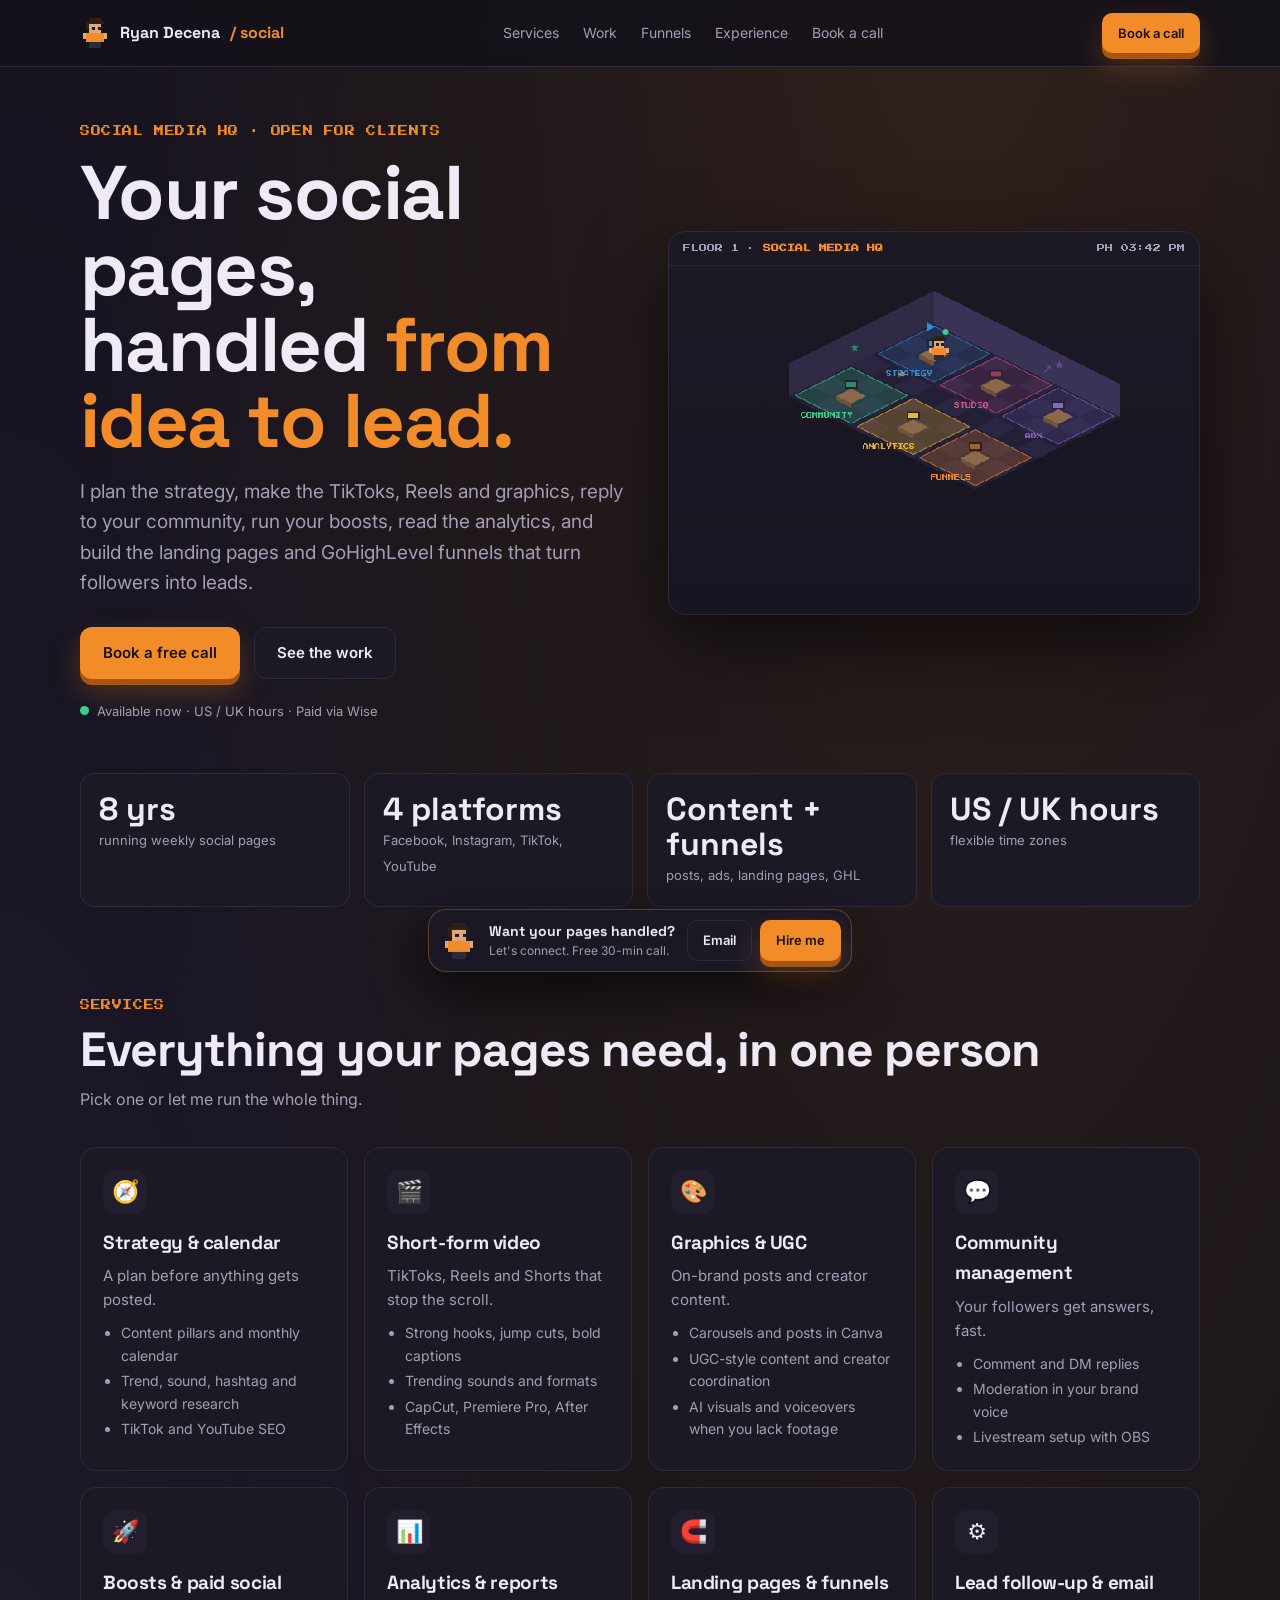
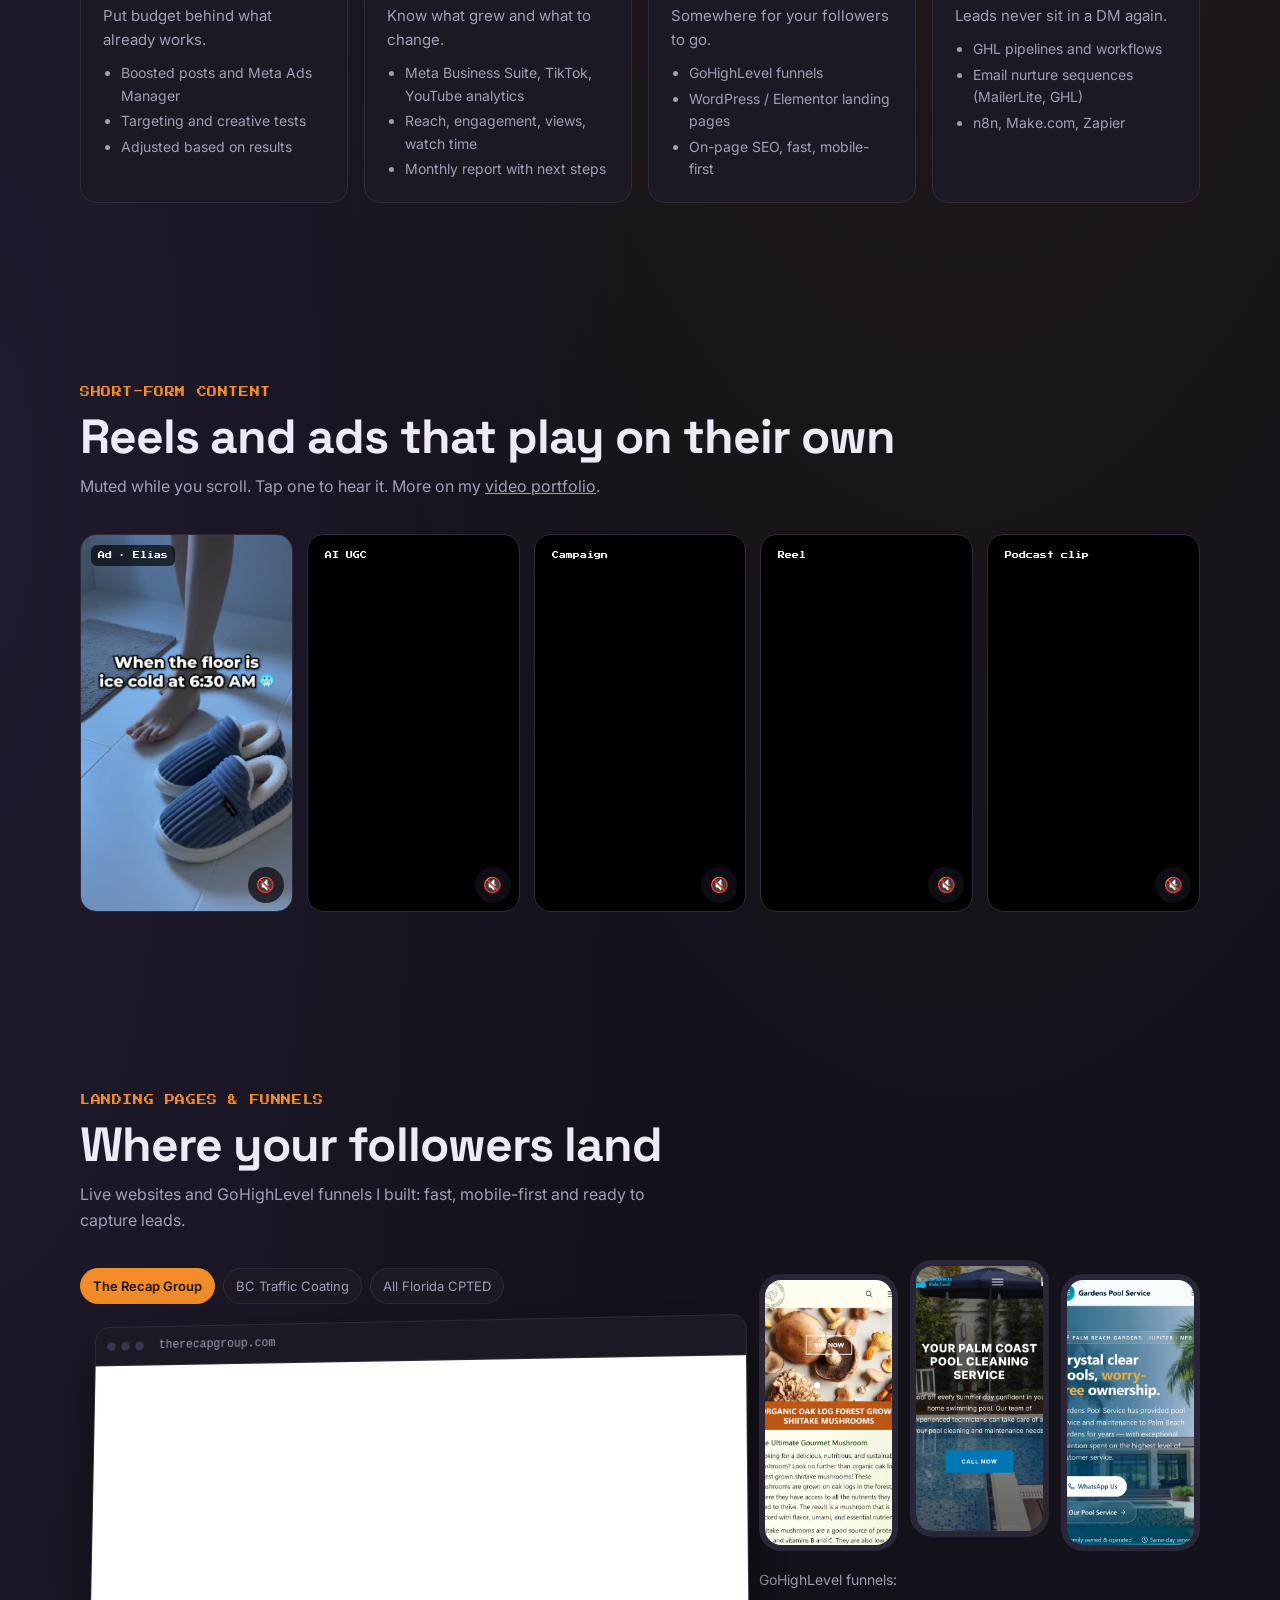
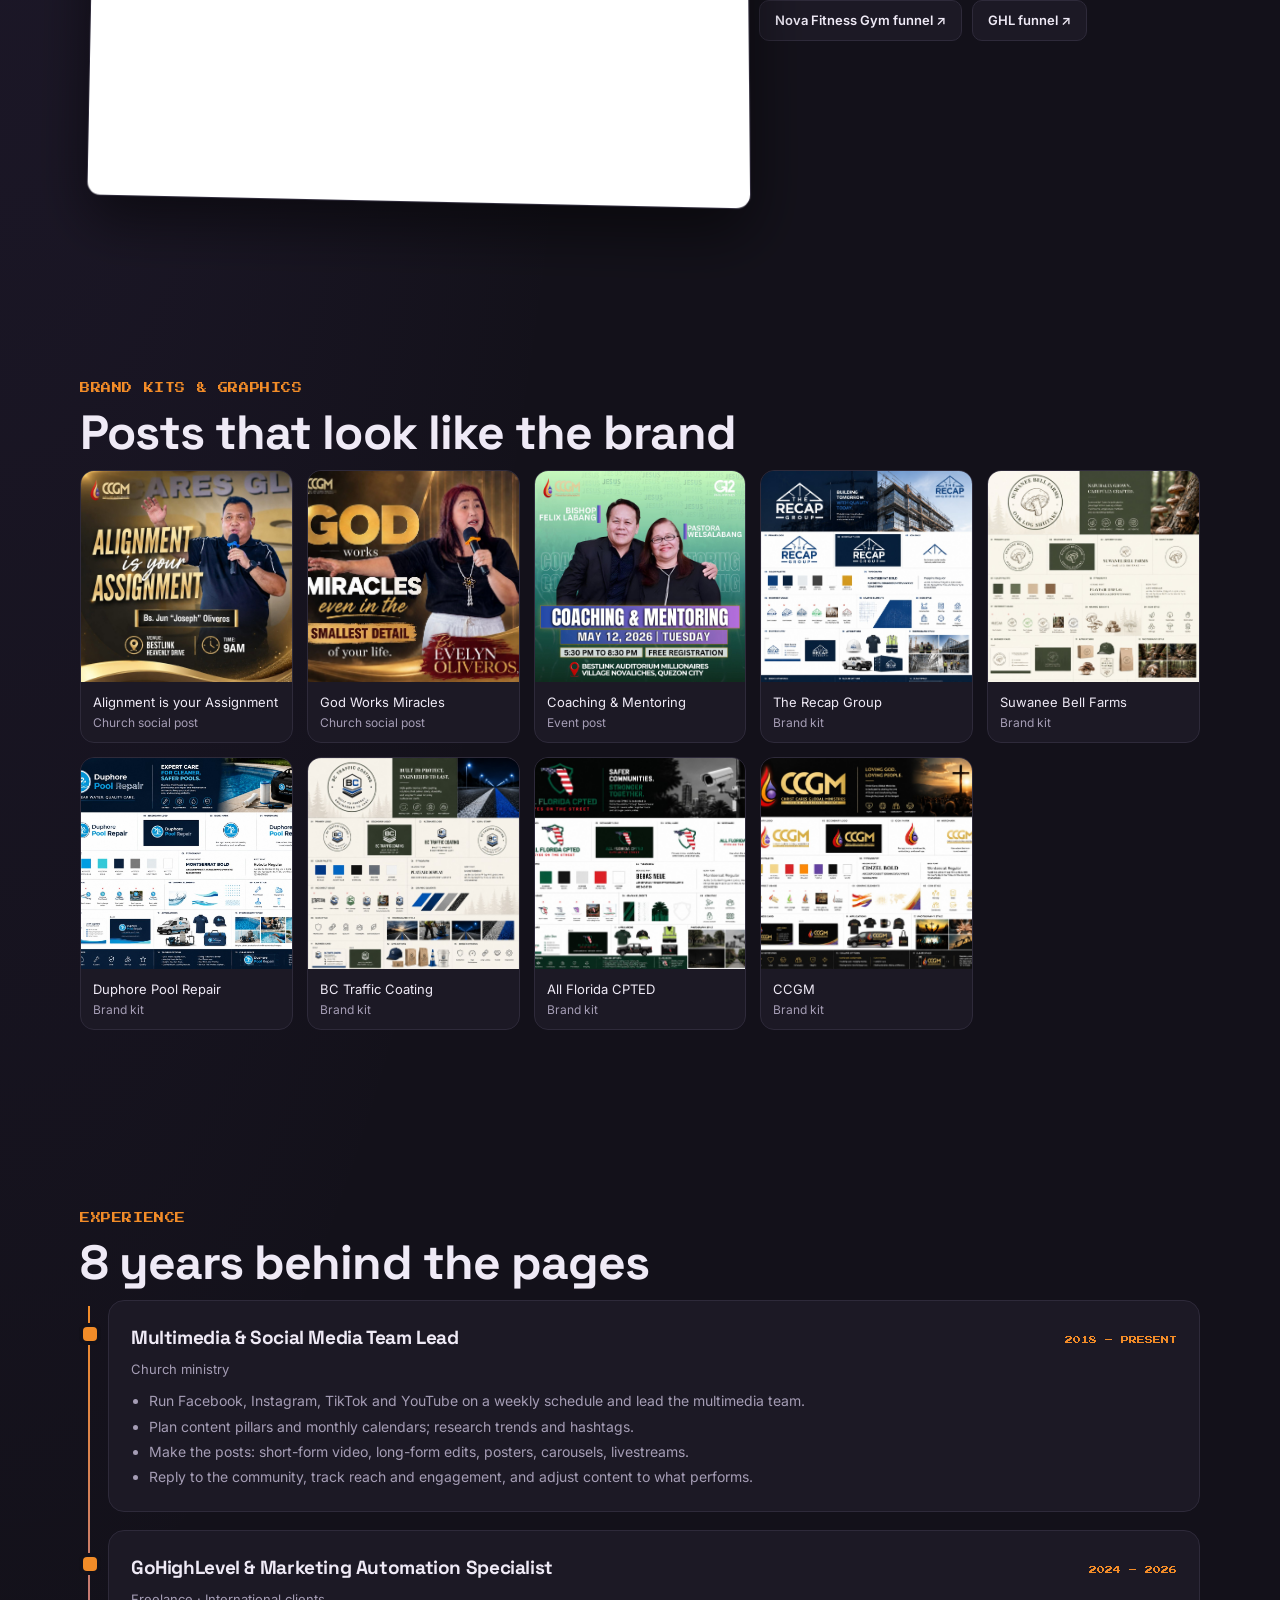
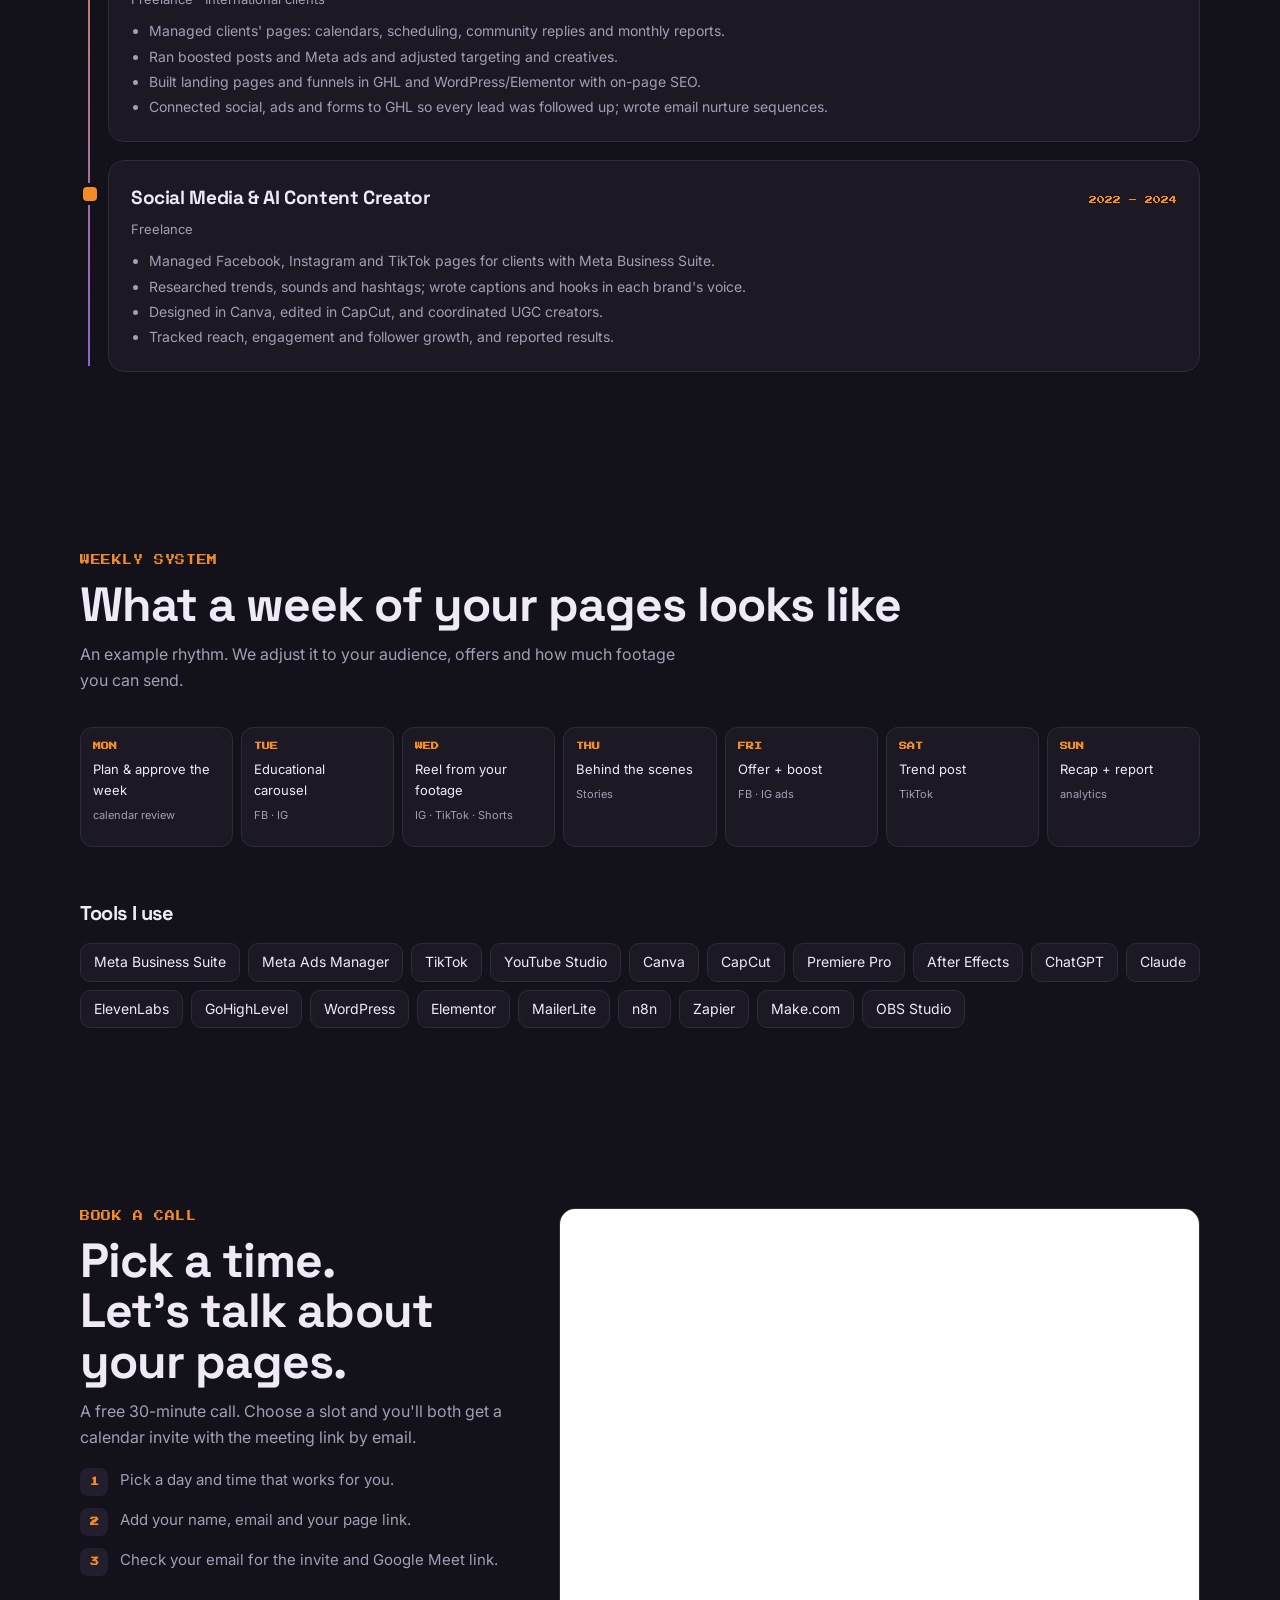
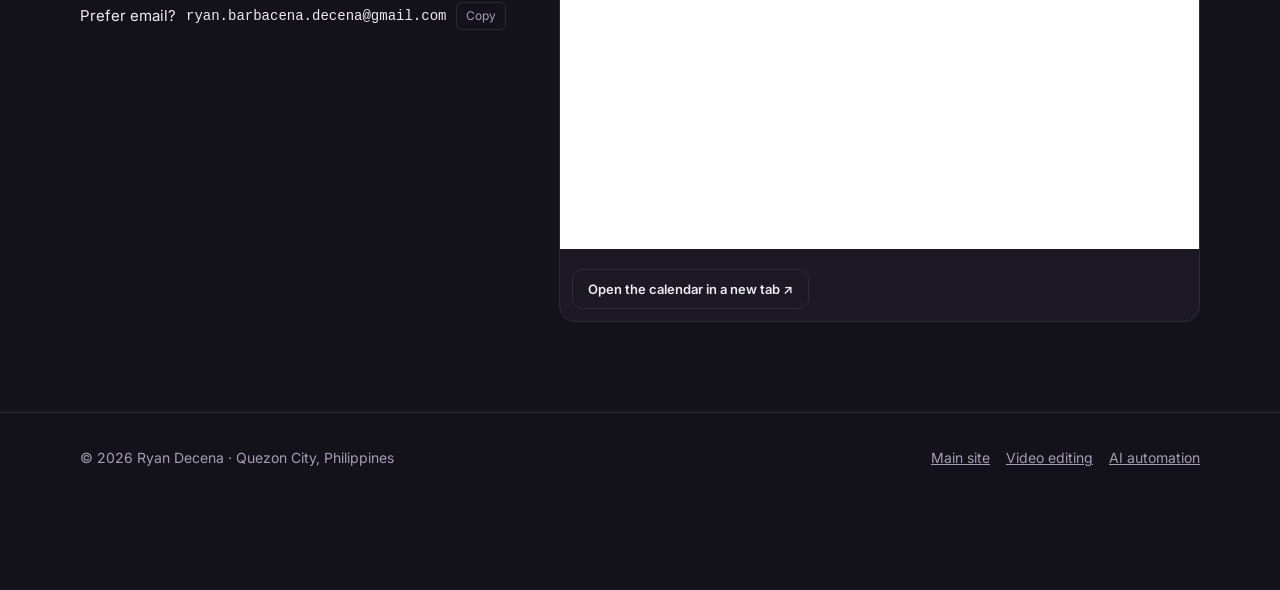
==== commit 8ba79cdc: "SMM site: embed Google Calendar booking page Co-Authored-By: Claude Opus 5.5 <noreply@anthropic.com>" ====
--- a/smm/index.html
+++ b/smm/index.html
@@ -343,7 +343,7 @@
 
 <script>
 /* ===== Booking: paste your Google Calendar appointment schedule link here ===== */
-var BOOKING_URL = ""; // e.g. "https://calendar.app.google/XXXX" or "https://calendar.google.com/calendar/appointments/schedules/XXXX?gv=true"
+var BOOKING_URL = "https://calendar.google.com/calendar/appointments/schedules/AcZssZ2DXCnZ5vP2x5T2P_MixVPa4dTrF7RjM_I82oTRfz6WvA7Xrziw11NybPHQku6_YO0FH02R1GTe?gv=true"; // e.g. "https://calendar.app.google/XXXX" or "https://calendar.google.com/calendar/appointments/schedules/XXXX?gv=true"
 var EMAIL="ryan.barbacena.decena@gmail.com";
 
 (function(){
@@ -413,7 +413,8 @@
 
 /* booking calendar */
 var cal=document.getElementById('cal');
-if(BOOKING_URL){var f=document.createElement('iframe');f.src=BOOKING_URL;f.title="Book a call with Ryan";f.loading="lazy";cal.appendChild(f)}
+if(BOOKING_URL){var f=document.createElement('iframe');f.src=BOOKING_URL;f.title="Book a call with Ryan";f.loading="lazy";cal.appendChild(f);
+  var a=document.createElement('a');a.href="https://calendar.app.google/1Cnuz5FxcMZ5GF5u5";a.target="_blank";a.rel="noopener";a.className="btn ghost sm";a.style.margin="12px";a.textContent="Open the calendar in a new tab ↗";cal.appendChild(a)}
 else{cal.innerHTML='<div class="empty"><div class="px">Calendar coming soon</div><p>Online booking opens shortly. For now, send me your preferred day and time and I\'ll send you a calendar invite with the meeting link.</p><div><a class="btn pri" href="mailto:'+EMAIL+'?subject=Book%20a%20call&body=Preferred%20day%20and%20time%20(with%20time%20zone)%3A%0AMy%20page%20link%3A">Request a time by email</a></div></div>'}
 
 /* floating dock, back to top, progress */
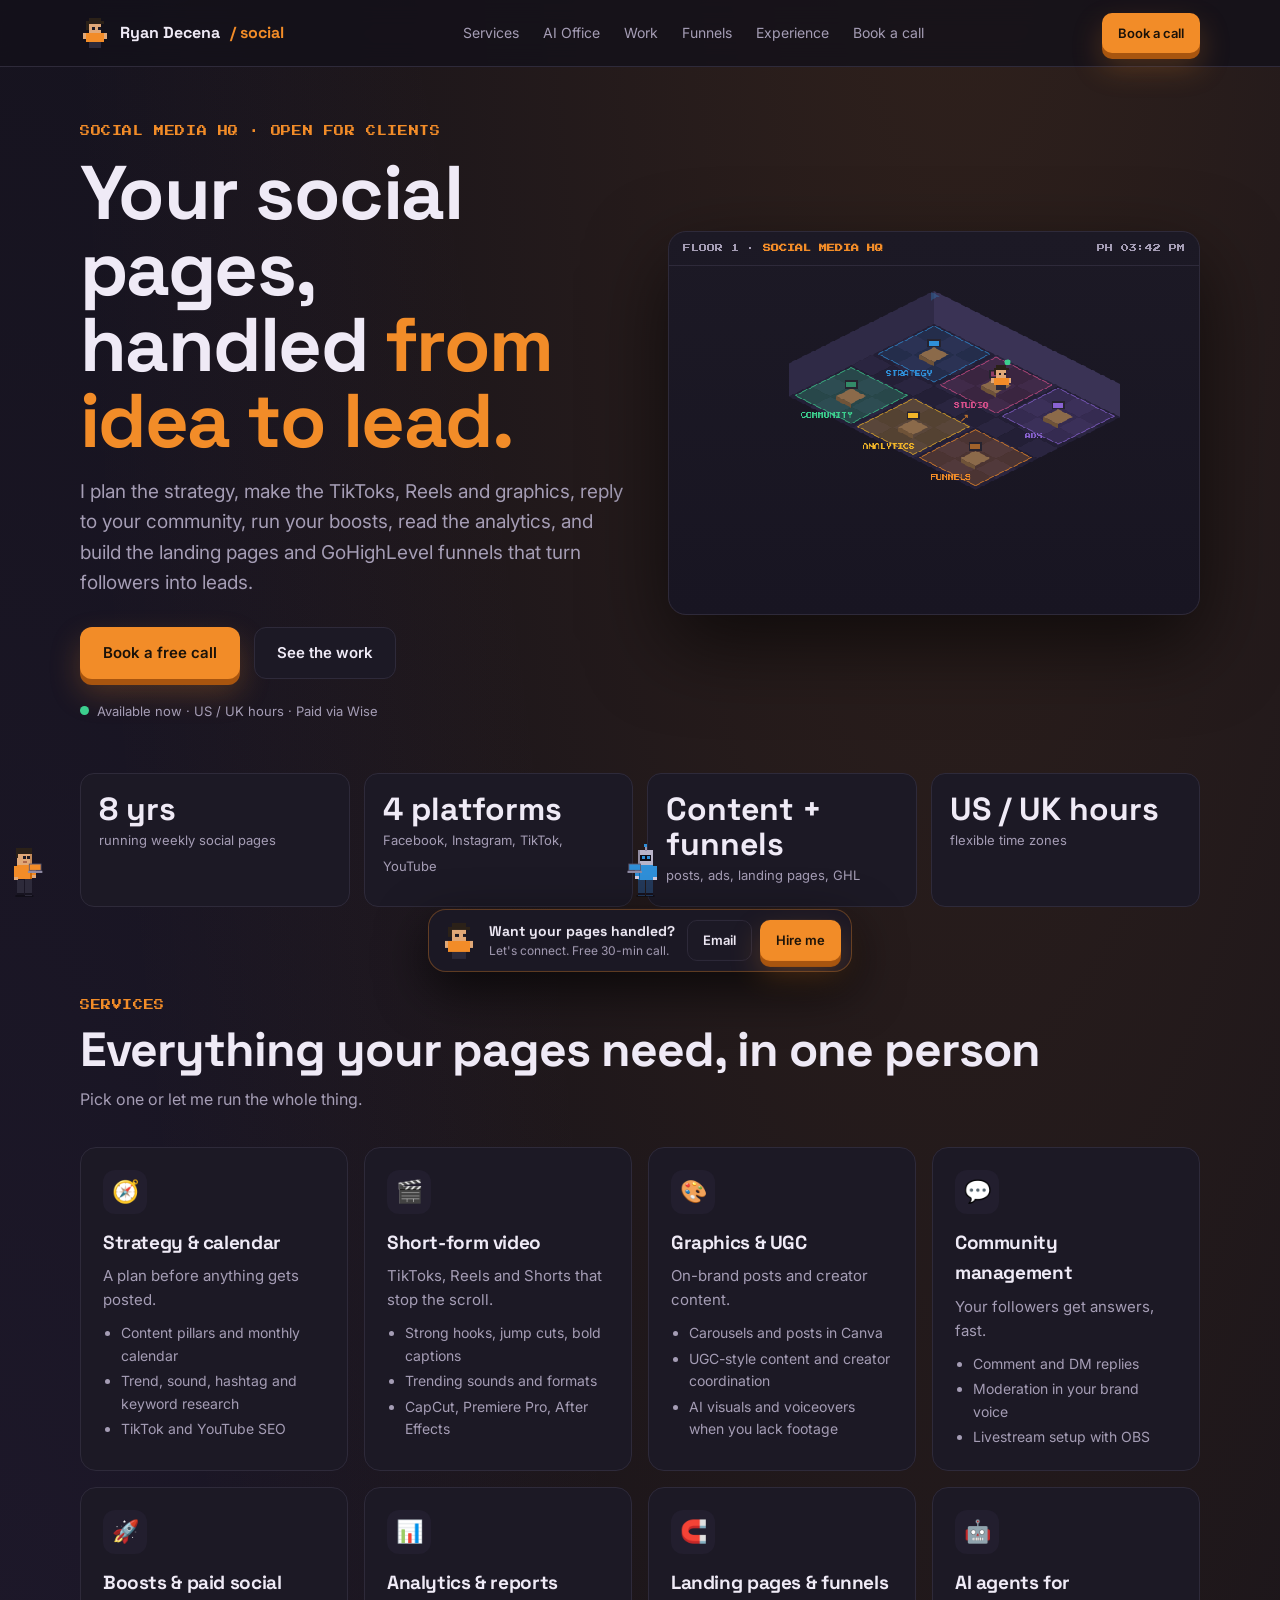
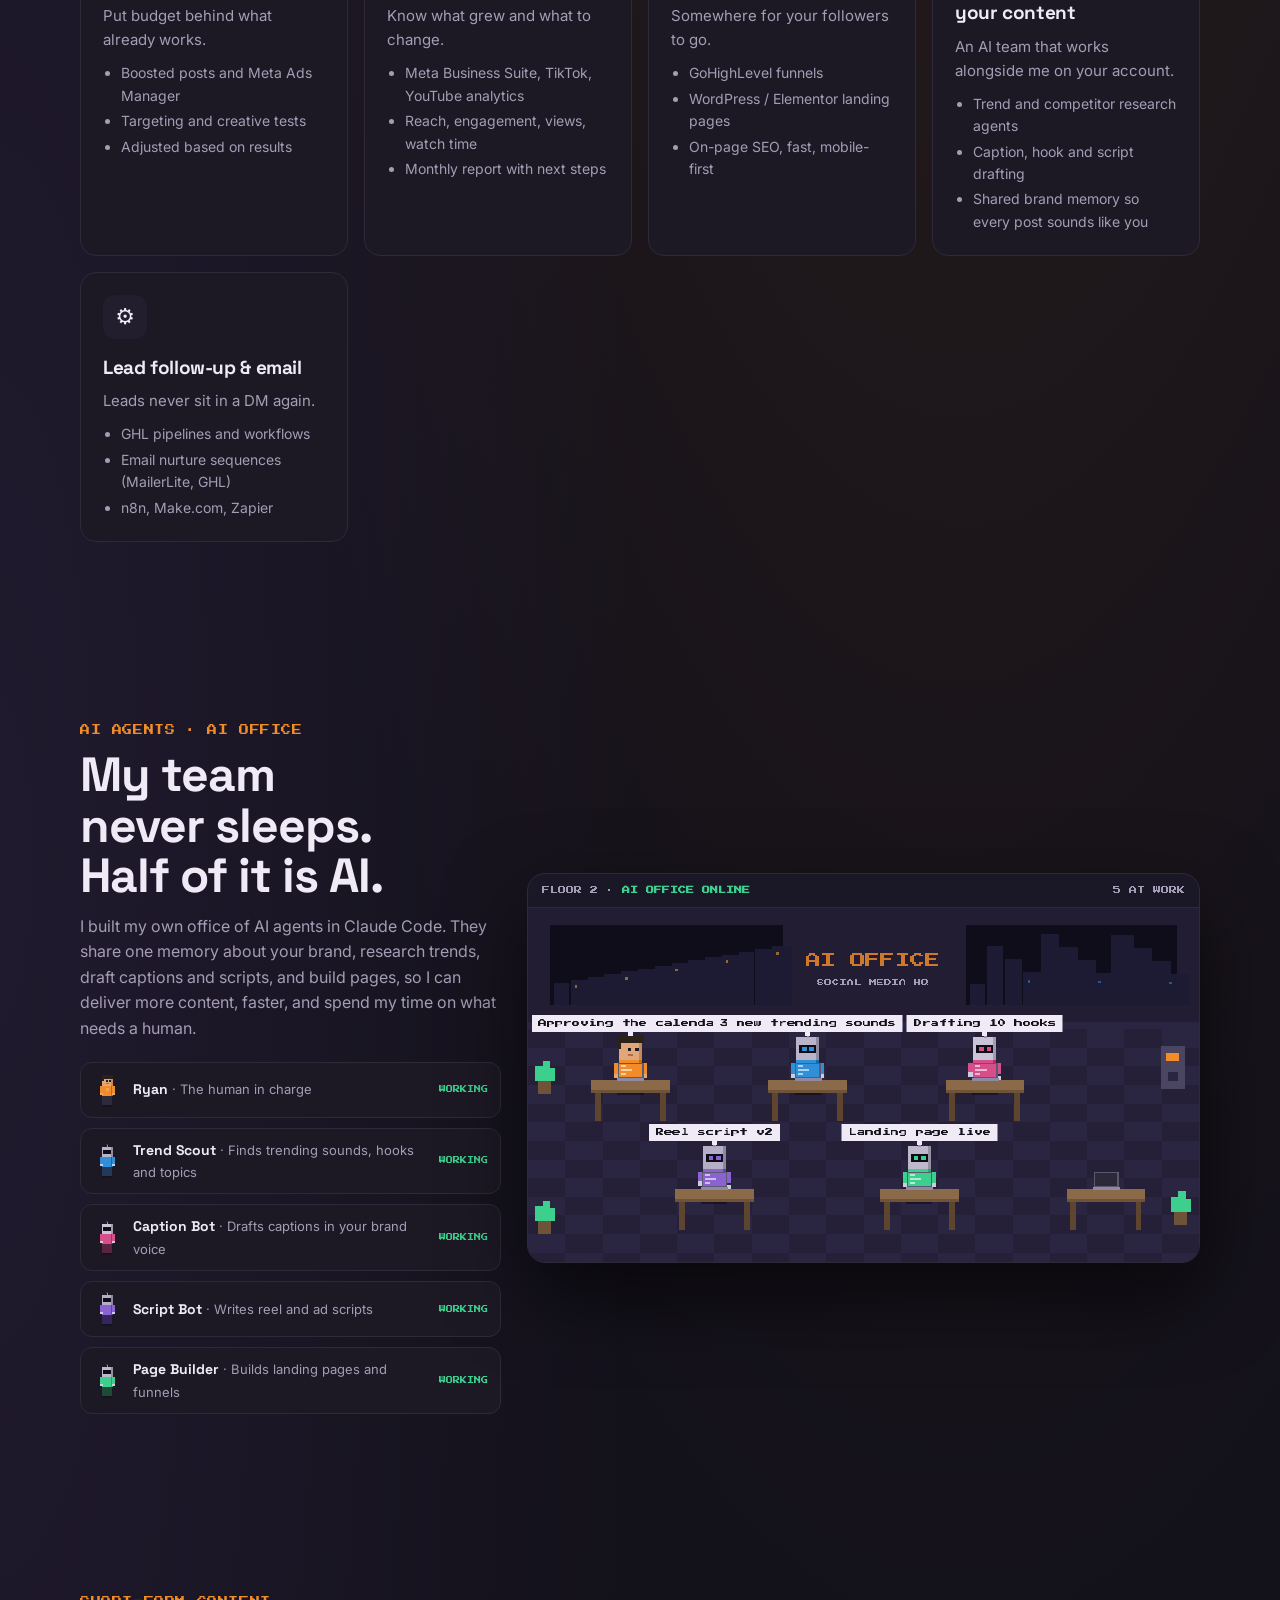
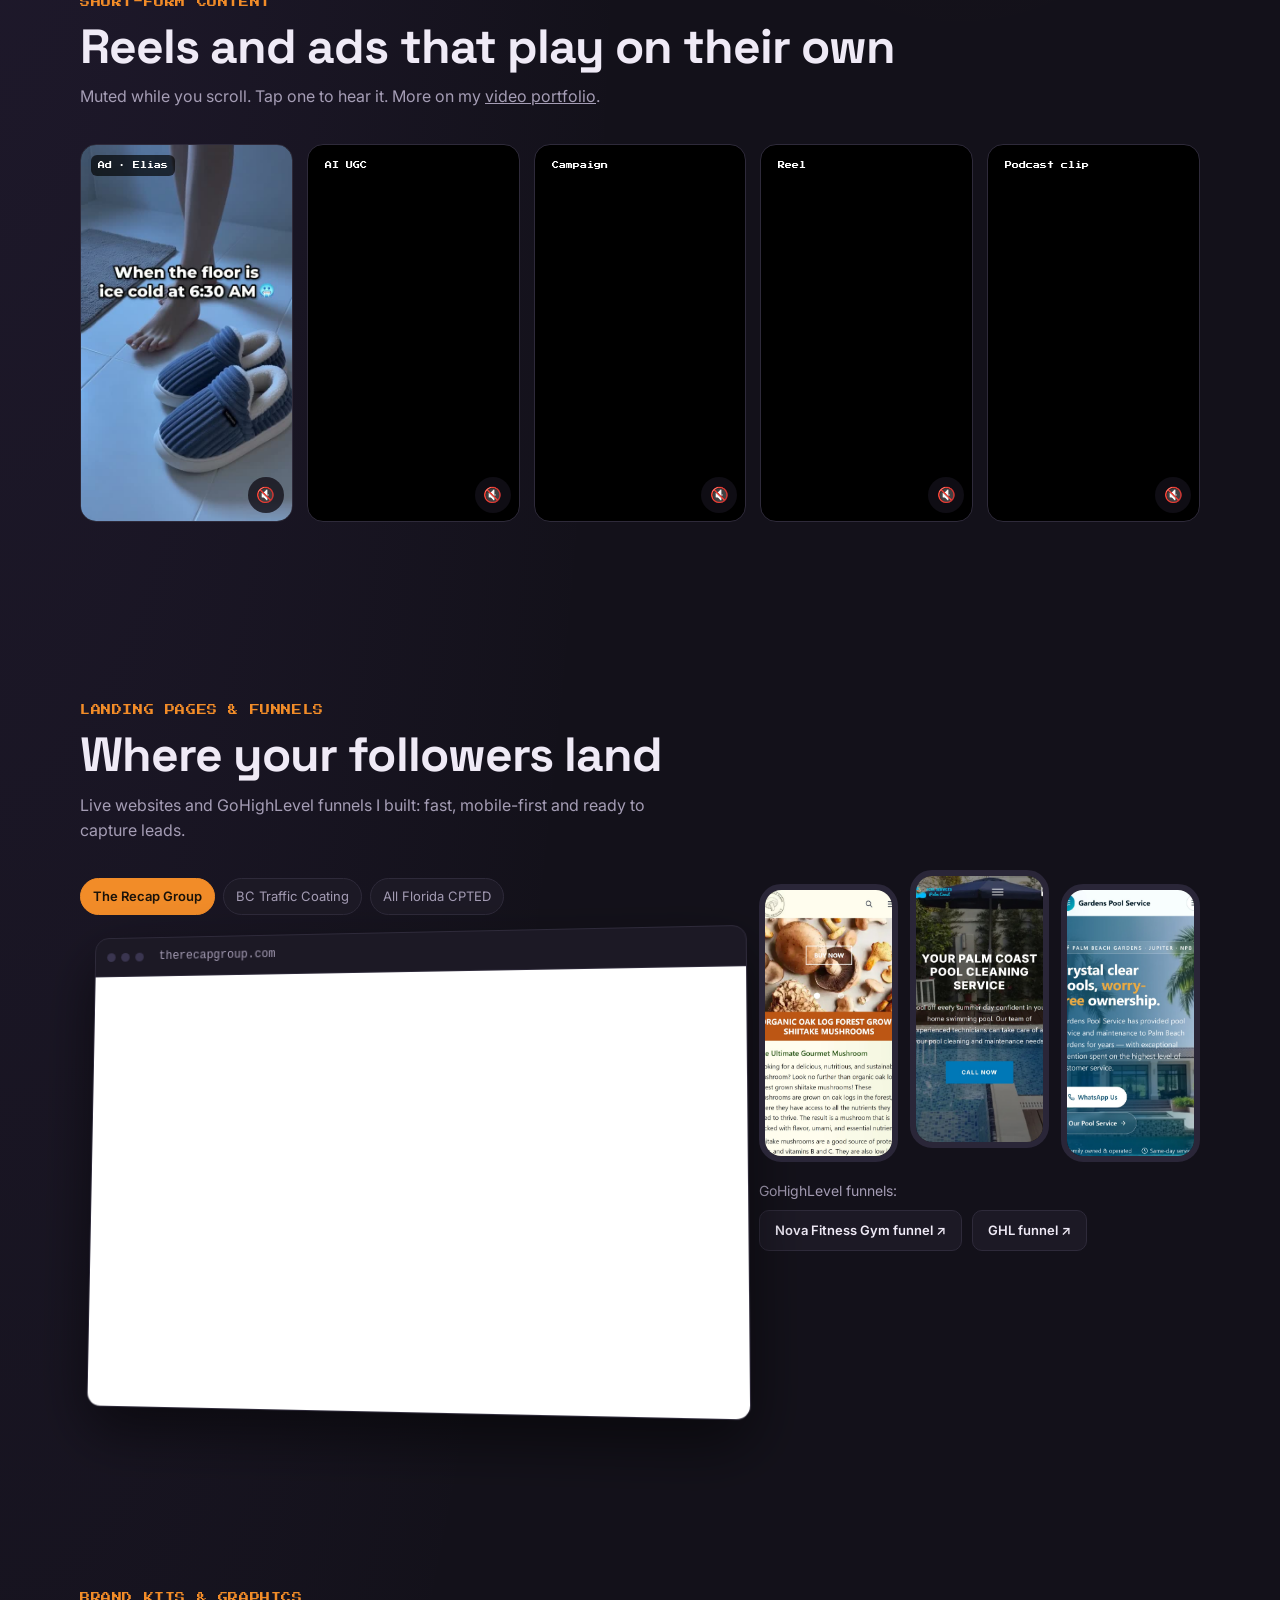
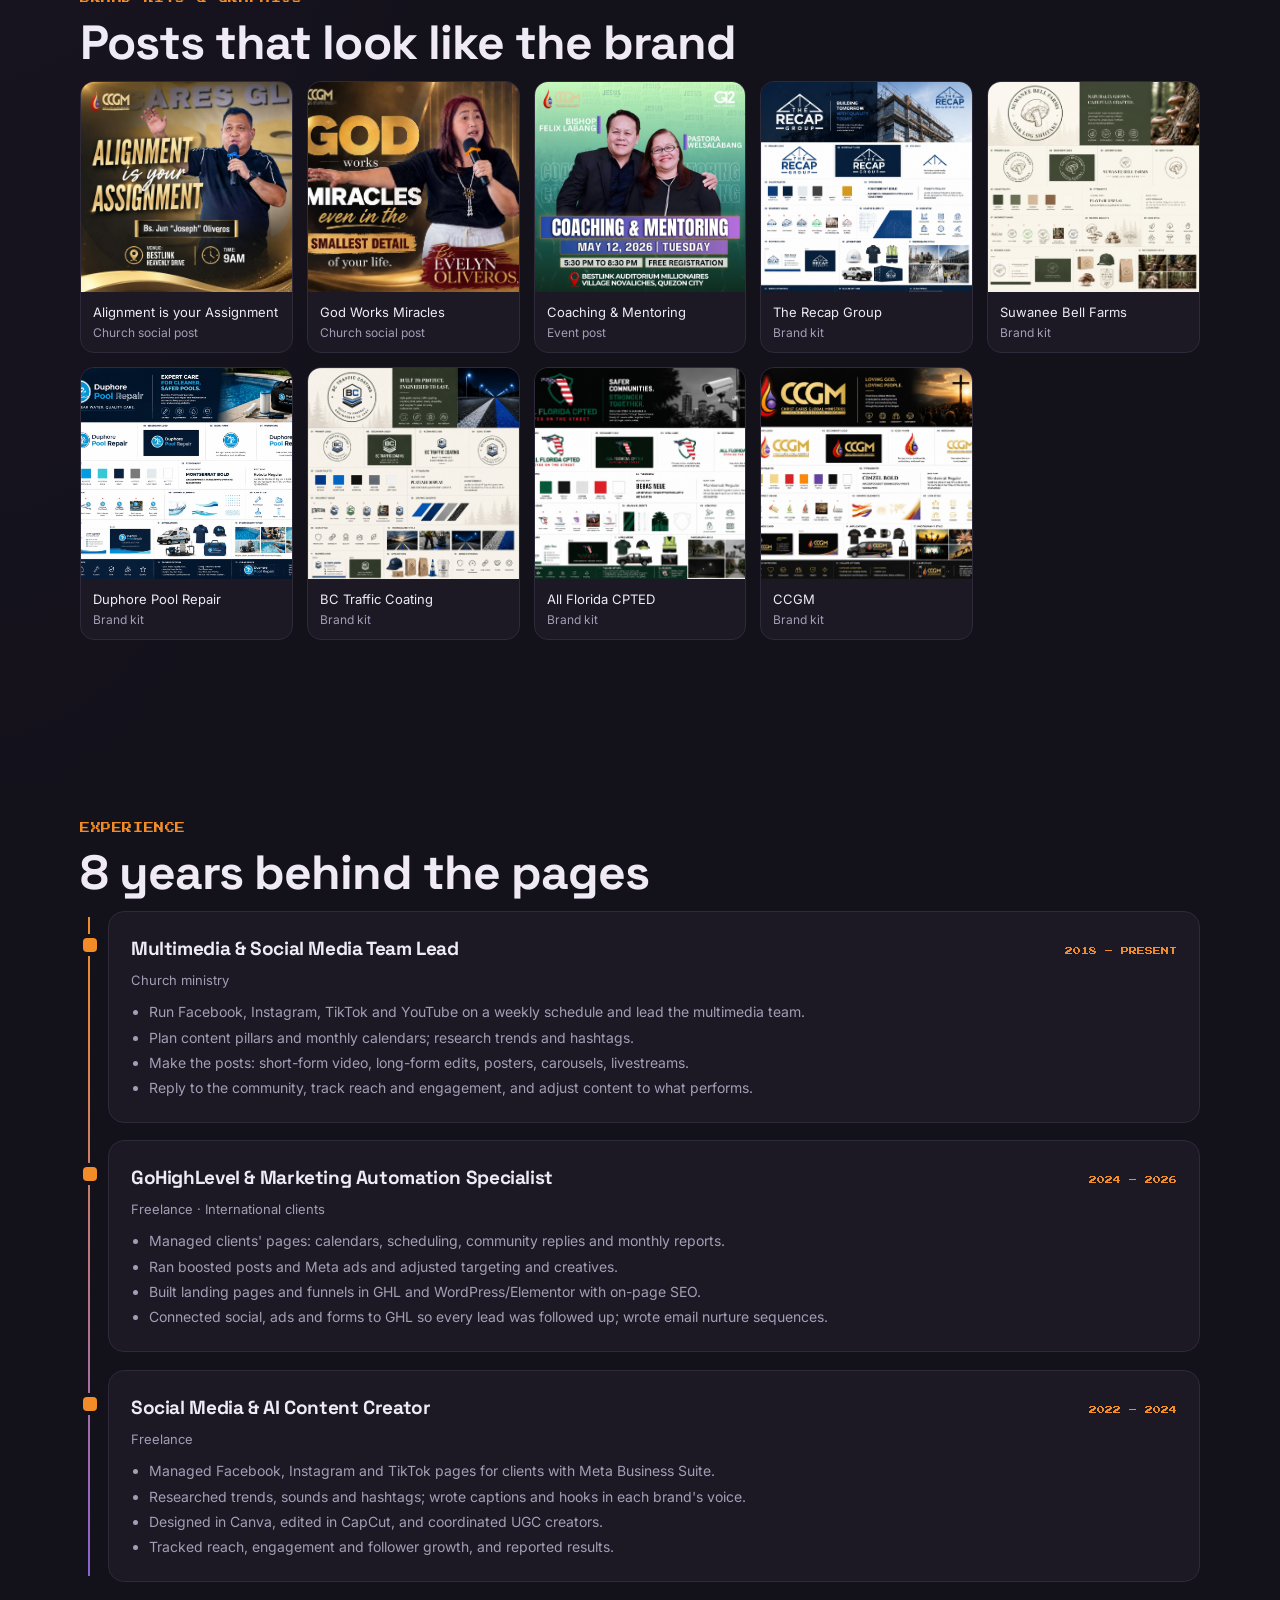
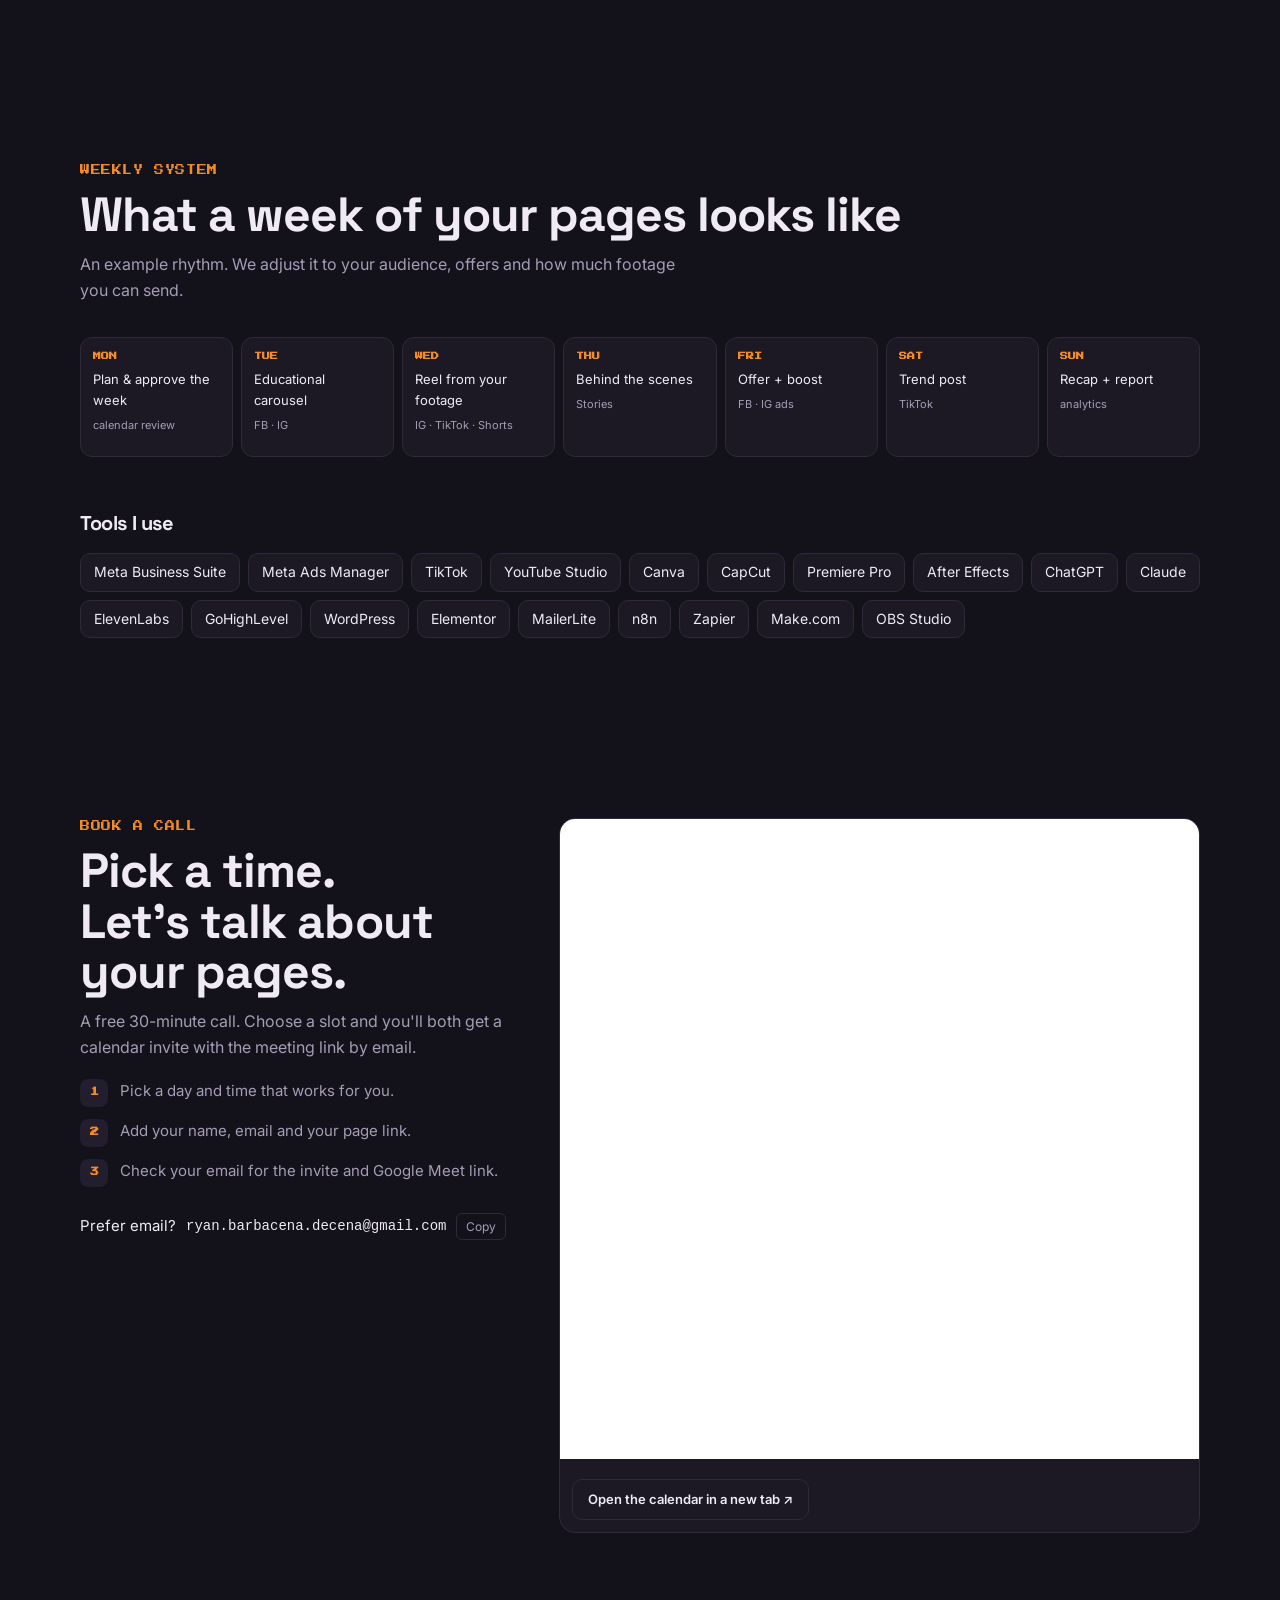
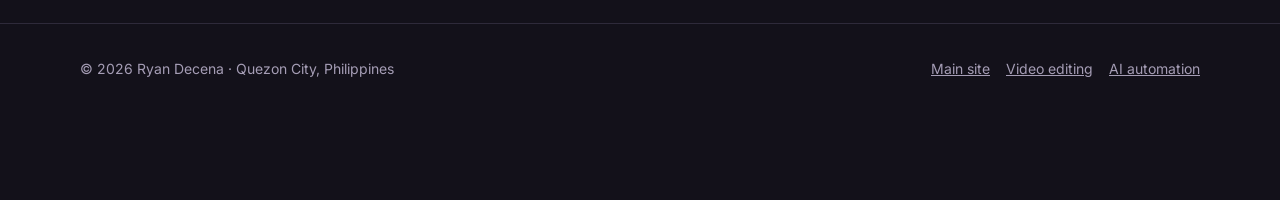
==== commit 9e0258dd: "SMM site: AI office section with walking blocky agents, AI agents service, bottom walkers Co-Authore" ====
--- a/smm/index.html
+++ b/smm/index.html
@@ -23,7 +23,8 @@
   color-scheme:dark;
 }
 *{box-sizing:border-box;margin:0;padding:0}
-html{scroll-behavior:smooth}
+html{scroll-behavior:smooth;overflow-x:clip}
+main{overflow-x:clip}
 body{background:var(--bg);color:var(--ink);font-family:var(--f-body);font-size:16px;line-height:1.6;overflow-x:hidden;
   background-image:radial-gradient(ellipse 70% 45% at 75% -5%,#f28c2822,transparent),radial-gradient(ellipse 50% 40% at 0% 30%,#8a63d21c,transparent)}
 img,video{max-width:100%;display:block}
@@ -171,6 +172,22 @@
 .totop:hover{border-color:var(--accent);color:var(--accent)}
 .totop svg{width:20px;height:20px}
 
+/* AI office floor */
+.aio{display:grid;grid-template-columns:1fr 1.6fr;gap:26px;align-items:center}
+@media (max-width:900px){.aio{grid-template-columns:1fr}}
+.floorwrap{position:relative;border:1px solid var(--line);border-radius:18px;overflow:hidden;background:#1a1726;box-shadow:0 30px 80px #0009}
+.floorwrap .bar{display:flex;justify-content:space-between;padding:10px 14px;border-bottom:1px solid var(--line);font-family:var(--f-pixel);font-size:8px;color:var(--muted)}
+.floorwrap .bar b{color:var(--green)}
+#floor{display:block;width:100%;height:auto;image-rendering:pixelated}
+.agents{display:grid;gap:10px;margin-top:20px}
+.agent{display:flex;gap:12px;align-items:center;background:var(--panel);border:1px solid var(--line);border-radius:12px;padding:10px 12px;font-size:14px}
+.agent canvas{width:28px;height:34px;image-rendering:pixelated;flex:none}
+.agent b{font-family:var(--f-display)}
+.agent span{color:var(--muted);font-size:13px}
+.agent i{margin-left:auto;font-style:normal;font-family:var(--f-pixel);font-size:7px;color:var(--green)}
+/* tiny walkers along the bottom of the screen */
+#lane{position:fixed;left:0;right:0;bottom:0;height:64px;width:100%;pointer-events:none;z-index:45;image-rendering:pixelated}
+
 /* scroll reveal (only when JS runs) */
 .js .rv{opacity:0;transform:perspective(900px) translateY(40px) rotateX(10deg);transition:opacity .8s ease,transform .8s cubic-bezier(.2,.8,.2,1)}
 .js .rv.in{opacity:1;transform:none}
@@ -183,7 +200,7 @@
 <div class="progress" id="progress"></div>
 <nav class="top"><div class="wrap">
   <a class="brand" href="#top"><canvas width="10" height="10" data-me aria-hidden="true"></canvas>Ryan Decena <span>/ social</span></a>
-  <ul><li><a href="#services">Services</a></li><li><a href="#work">Work</a></li><li><a href="#funnels">Funnels</a></li><li><a href="#experience">Experience</a></li><li><a href="#book">Book a call</a></li></ul>
+  <ul><li><a href="#services">Services</a></li><li><a href="#ai-office">AI Office</a></li><li><a href="#work">Work</a></li><li><a href="#funnels">Funnels</a></li><li><a href="#experience">Experience</a></li><li><a href="#book">Book a call</a></li></ul>
   <a class="btn pri sm" href="#book">Book a call</a>
 </div></nav>
 
@@ -221,7 +238,23 @@
     <article class="card rv"><div class="ic">🚀</div><h3>Boosts &amp; paid social</h3><p>Put budget behind what already works.</p><ul><li>Boosted posts and Meta Ads Manager</li><li>Targeting and creative tests</li><li>Adjusted based on results</li></ul></article>
     <article class="card rv"><div class="ic">📊</div><h3>Analytics &amp; reports</h3><p>Know what grew and what to change.</p><ul><li>Meta Business Suite, TikTok, YouTube analytics</li><li>Reach, engagement, views, watch time</li><li>Monthly report with next steps</li></ul></article>
     <article class="card rv"><div class="ic">🧲</div><h3>Landing pages &amp; funnels</h3><p>Somewhere for your followers to go.</p><ul><li>GoHighLevel funnels</li><li>WordPress / Elementor landing pages</li><li>On-page SEO, fast, mobile-first</li></ul></article>
+    <article class="card rv"><div class="ic">🤖</div><h3>AI agents for your content</h3><p>An AI team that works alongside me on your account.</p><ul><li>Trend and competitor research agents</li><li>Caption, hook and script drafting</li><li>Shared brand memory so every post sounds like you</li></ul></article>
     <article class="card rv"><div class="ic">⚙️</div><h3>Lead follow-up &amp; email</h3><p>Leads never sit in a DM again.</p><ul><li>GHL pipelines and workflows</li><li>Email nurture sequences (MailerLite, GHL)</li><li>n8n, Make.com, Zapier</li></ul></article>
+  </div>
+</div></section>
+
+<section id="ai-office"><div class="wrap">
+  <div class="aio">
+    <div class="rv">
+      <div class="px">AI agents · AI office</div>
+      <h2>My team never sleeps. Half of it is AI.</h2>
+      <p class="intro" style="margin-bottom:0">I built my own office of AI agents in Claude Code. They share one memory about your brand, research trends, draft captions and scripts, and build pages, so I can deliver more content, faster, and spend my time on what needs a human.</p>
+      <div class="agents" id="agents"></div>
+    </div>
+    <div class="floorwrap rv">
+      <div class="bar"><span>FLOOR 2 · <b>AI OFFICE ONLINE</b></span><span id="floorStatus">5 AT WORK</span></div>
+      <canvas id="floor" width="720" height="380" aria-label="Animated office where Ryan and his AI agents walk between desks and work on laptops"></canvas>
+    </div>
   </div>
 </div></section>
 
@@ -339,6 +372,7 @@
   <p><b>Want your pages handled?</b><span>Let's connect. Free 30-min call.</span></p>
   <div class="btns"><a class="btn ghost sm" href="mailto:ryan.barbacena.decena@gmail.com?subject=Social%20media%20management">Email</a><a class="btn pri sm" href="#book">Hire me</a></div>
 </div>
+<canvas id="lane" aria-hidden="true"></canvas>
 <button class="totop" id="totop" type="button" aria-label="Back to top"><svg viewBox="0 0 24 24" fill="none" stroke="currentColor" stroke-width="2.5" stroke-linecap="round" stroke-linejoin="round" aria-hidden="true"><path d="M12 19V5"/><path d="M5 12l7-7 7 7"/></svg></button>
 
 <script>
@@ -429,5 +463,124 @@
 document.addEventListener('visibilitychange',function(){if(document.hidden)vids.forEach(function(v){v.pause()})});
 })();
 </script>
+
+<script>
+/* ===== AI office: blocky workers that walk, sit and type on laptops ===== */
+(function(){
+var reduce=matchMedia('(prefers-reduced-motion: reduce)').matches;
+function shade(h,a){var n=parseInt(h.slice(1),16),r=n>>16&255,g=n>>8&255,b=n&255;r=Math.max(0,Math.min(255,r+a));g=Math.max(0,Math.min(255,g+a));b=Math.max(0,Math.min(255,b+a));return"rgb("+r+","+g+","+b+")"}
+/* x,y = feet; u = pixels per unit. Blocky body with a darker side face for a 3D look. */
+function blocky(c,x,y,u,o,st,t){
+  var R=function(col,px,py,w,h){c.fillStyle=col;c.fillRect(Math.round(x+px*u),Math.round(y+py*u),Math.ceil(w*u),Math.ceil(h*u))};
+  var sit=st.sit,ph=st.walk?Math.sin(t/110+st.seed):0,bob=st.walk?Math.abs(ph)*.6:0,dir=st.dir||1;
+  var top=sit?-20:-25;y-=bob*u;
+  /* legs */
+  if(sit){R(o.pants,-4,top+16,3.6,4);R(o.pants,.4,top+16,3.6,4);R(shade(o.pants,-30),-4,top+19,8,1)}
+  else{var l=ph*2;R(o.pants,-4,-9+Math.max(0,l)*.4,3.6,9-Math.max(0,l)*.4);R(o.pants,.4,-9+Math.max(0,-l)*.4,3.6,9-Math.max(0,-l)*.4);R("#16131f",-4,-1,3.6,1);R("#16131f",.4,-1,3.6,1)}
+  /* torso */
+  R(o.shirt,-4,top+8,8,8);R(shade(o.shirt,-35),dir>0?3:-4,top+8,1,8);
+  if(o.logo)R(o.logo,-1,top+10,2,2);
+  /* arms */
+  var a=st.walk?ph*2:0;
+  if(st.type){var tp=Math.sin(t/70+st.seed)>0?0:-.6;R(o.skin2||o.shirt,-6,top+9,2,4);R(o.skin2||o.shirt,4,top+9,2,4);R(o.skin,-6,top+13+tp,3,1.6);R(o.skin,3,top+13-tp,3,1.6)}
+  else{R(o.skin2||o.shirt,-6,top+8.5+a*.3,2,6);R(o.skin2||o.shirt,4,top+8.5-a*.3,2,6);R(o.skin,-6,top+14.5+a*.3,2,1.6);R(o.skin,4,top+14.5-a*.3,2,1.6)}
+  /* head */
+  if(o.bot){R(o.head,-4,top,8,8);R(shade(o.head,-40),dir>0?3:-4,top,1,8);R("#0e0c16",-3,top+2.5,6,3);var blink=Math.floor(t/1800+st.seed)%5===0&&(t%1800)<160;
+    if(!blink){R(o.eye,-2,top+3.2,1.5,1.5);R(o.eye,.6,top+3.2,1.5,1.5)}R("#9a93ad",-.4,top-2.5,.8,2.5);R(Math.floor(t/400+st.seed)%2?o.eye:"#3a3550",-.8,top-3.6,1.6,1.4)}
+  else{R(o.skin,-4,top,8,8);R(shade(o.skin,-30),dir>0?3:-4,top,1,8);R(o.hair,-4.4,top-1,8.8,3);R(o.hair,dir>0?-4.4:3.4,top+1,1,3);R("#1d1a24",dir>0?-1:-2.5,top+3.5,1.2,1.2);R("#1d1a24",dir>0?1.6:0,top+3.5,1.2,1.2);R("#b0694a",-1,top+6,2,.6)}
+}
+function laptop(c,x,y,u,on,col,t){/* x,y = front-center on desk top */
+  var R=function(cl,px,py,w,h){c.fillStyle=cl;c.fillRect(Math.round(x+px*u),Math.round(y+py*u),Math.ceil(w*u),Math.ceil(h*u))};
+  R("#8f8aa3",-6,-1,12,1.2);R("#5c5870",-5.5,-8,11,7);R(on?col:"#2c2938",-4.8,-7.3,9.6,5.6);
+  if(on){c.globalAlpha=.6;for(var i=0;i<3;i++)R("#ffffff",-4,-6.5+i*1.6,(2+((Math.floor(t/300)+i*3)%6)),.5);c.globalAlpha=1}
+}
+
+/* ---------- floor scene ---------- */
+var cv=document.getElementById('floor');
+if(cv){
+var c=cv.getContext('2d');c.imageSmoothingEnabled=false;var W=cv.width,H=cv.height,U=3;
+var DESKS=[{x:110,y:205},{x:300,y:205},{x:490,y:205},{x:200,y:322},{x:420,y:322},{x:620,y:322}];
+var COFFEE={x:665,y:205};
+var CREW=[
+ {n:"Ryan",role:"The human in charge",o:{skin:"#e0a878",hair:"#2b2118",shirt:"#f28c28",pants:"#2d2a3a",logo:"#fff3"},say:["Approving the calendar","Replying to a client","Checking the boosts","Final check before posting"]},
+ {n:"Trend Scout",role:"Finds trending sounds, hooks and topics",o:{bot:1,head:"#b9b4c9",eye:"#2f8fd8",shirt:"#2f8fd8",pants:"#23395a",skin:"#cfcade"},say:["3 new trending sounds","Competitor posted a reel","Hashtags ready"]},
+ {n:"Caption Bot",role:"Drafts captions in your brand voice",o:{bot:1,head:"#c9c4d8",eye:"#d64f8a",shirt:"#d64f8a",pants:"#5a2340",skin:"#cfcade"},say:["Drafting 10 hooks","Captions in brand voice","CTA variations done"]},
+ {n:"Script Bot",role:"Writes reel and ad scripts",o:{bot:1,head:"#b4afc6",eye:"#8a63d2",shirt:"#8a63d2",pants:"#34265a",skin:"#cfcade"},say:["Reel script v2","Storyboard for the ad","Shot list ready"]},
+ {n:"Page Builder",role:"Builds landing pages and funnels",o:{bot:1,head:"#bdb8cc",eye:"#3ccf8e",shirt:"#3ccf8e",pants:"#1f4a38",skin:"#cfcade"},say:["Landing page live","Form connected to GHL","Speed score 95+"]}
+];
+CREW.forEach(function(p,i){p.x=DESKS[i].x;p.y=DESKS[i].y;p.desk=i;p.state="sit";p.until=performance.now()+2000+i*900;p.seed=i*1.7;p.dir=1;p.msg=p.say[0]});
+function freeDesk(me){var taken=CREW.filter(function(p){return p!==me}).map(function(p){return p.target!=null?p.target:p.desk});var free=DESKS.map(function(_,i){return i}).filter(function(i){return taken.indexOf(i)<0});return free.length?free[Math.floor(Math.random()*free.length)]:-1}
+function update(t){CREW.forEach(function(p){
+  if(p.state==="sit"&&t>p.until){p.state="walk";var go=Math.random()<.25?"coffee":freeDesk(p);p.target=go;p.desk=null;var d=go==="coffee"?COFFEE:DESKS[go];if(go===-1){p.state="sit";p.desk=0;p.until=t+3000;return}p.tx=d.x;p.ty=d.y}
+  else if(p.state==="walk"){var dx=p.tx-p.x,dy=p.ty-p.y,dist=Math.hypot(dx,dy),sp=1.15;if(dist<sp){p.x=p.tx;p.y=p.ty;
+      if(p.target==="coffee"){p.state="coffee";p.until=t+1800;p.msg="☕ Coffee break"}else{p.state="sit";p.desk=p.target;p.until=t+4500+Math.random()*4000;p.msg=p.say[Math.floor(Math.random()*p.say.length)]}p.target=null}
+    else{p.x+=dx/dist*sp;p.y+=dy/dist*sp;p.dir=dx>=0?1:-1}}
+  else if(p.state==="coffee"&&t>p.until){p.state="sit";p.until=0}
+})}
+function bubble(x,y,txt){c.font="9px 'Press Start 2P', monospace";var w=c.measureText(txt).width+14;var bx=Math.max(4,Math.min(W-w-4,x-w/2)),by=y-24;
+  c.fillStyle="#efeaf6";c.fillRect(bx,by,w,18);c.fillRect(Math.round(x-3),by+18,6,4);c.fillStyle="#13111a";c.fillText(txt,bx+7,by+13)}
+function scene(t){
+  /* wall + window skyline */
+  c.fillStyle="#221d33";c.fillRect(0,0,W,130);c.fillStyle="#2b2541";c.fillRect(0,122,W,8);
+  c.fillStyle="#0f0d1a";c.fillRect(24,18,250,86);c.fillRect(470,18,226,86);
+  for(var i=0;i<14;i++){var bw=16+((i*37)%14),bh=24+((i*53)%50),bx=28+i*18;if(bx<268){c.fillStyle="#1d1a33";c.fillRect(bx,104-bh,bw,bh);if(((i*7+Math.floor(t/900))%3)===0){c.fillStyle="#f0b42988";c.fillRect(bx+4,104-bh+6,3,3)}}}
+  for(var j=0;j<12;j++){var bw2=16+((j*29)%14),bh2=22+((j*41)%55),bx2=474+j*19;if(bx2<690){c.fillStyle="#1d1a33";c.fillRect(bx2,104-bh2,bw2,bh2);if(((j*5+Math.floor(t/1100))%4)===0){c.fillStyle="#2f8fd888";c.fillRect(bx2+5,104-bh2+8,3,3)}}}
+  /* neon sign */
+  c.font="16px 'Press Start 2P', monospace";c.fillStyle="#f28c28";c.globalAlpha=.85+.15*Math.sin(t/300);c.fillText("AI OFFICE",298,64);c.globalAlpha=1;c.fillStyle="#a59db5";c.font="8px 'Press Start 2P', monospace";c.fillText("SOCIAL MEDIA HQ",310,84);
+  /* floor */
+  for(var y=130;y<H;y+=20)for(var x=0;x<W;x+=40){c.fillStyle=((x/40+(y-130)/20)%2)?"#2a2540":"#251f38";c.fillRect(x,y,40,20)}
+  /* coffee machine + plants */
+  c.fillStyle="#4a4560";c.fillRect(COFFEE.x+14,148,26,46);c.fillStyle="#f28c28";c.fillRect(COFFEE.x+20,156,14,8);c.fillStyle="#2b2541";c.fillRect(COFFEE.x+22,176,10,10);
+  [[18,200],[700,340],[18,350]].forEach(function(p){c.fillStyle="#6f5338";c.fillRect(p[0]-7,p[1]-14,14,14);c.fillStyle="#3ccf8e";c.fillRect(p[0]-10,p[1]-30,8,16);c.fillRect(p[0]-2,p[1]-36,8,22);c.fillRect(p[0]+4,p[1]-28,7,14)});
+  /* draw desks + people sorted by depth */
+  var items=[];DESKS.forEach(function(d,i){items.push({y:d.y+.5,draw:function(){desk(d,i,t)}})});
+  CREW.forEach(function(p){items.push({y:p.state==="sit"?p.y:p.y+.1,draw:function(){person(p,t)}})});
+  items.sort(function(a,b){return a.y-b.y}).forEach(function(it){it.draw()});
+  CREW.forEach(function(p){if(p.state!=="walk"){var hy=p.state==="sit"?p.y-20*U-6:p.y-25*U;bubble(p.x,hy,p.msg)}});
+}
+function desk(d,i,t){var occ=CREW.filter(function(p){return p.state==="sit"&&p.desk===i})[0];
+  c.fillStyle="#8b6a4a";c.fillRect(d.x-42,d.y-20,84,10);c.fillStyle="#6f5338";c.fillRect(d.x-42,d.y-10,84,4);c.fillStyle="#5d452f";c.fillRect(d.x-38,d.y-6,6,30);c.fillRect(d.x+32,d.y-6,6,30);
+  laptop(c,d.x,d.y-20,2.4,!!occ,occ?occ.o.shirt:"#333",t)}
+function person(p,t){var st={walk:p.state==="walk",sit:p.state==="sit",type:p.state==="sit",dir:p.dir,seed:p.seed};
+  var fy=p.state==="sit"?p.y-6:p.y+18;
+  c.fillStyle="#0006";c.fillRect(p.x-14,fy-2,28,4);
+  blocky(c,p.x,fy,U,p.o,st,t)}
+/* the sitting person is drawn before the desk (lower y) so the desk front hides their legs */
+CREW.forEach(function(p){});
+var visible=true;
+if('IntersectionObserver' in window)new IntersectionObserver(function(e){visible=e[0].isIntersecting},{rootMargin:"100px"}).observe(cv);
+function loop(t){if(visible&&!document.hidden){update(t);c.clearRect(0,0,W,H);scene(t)}if(!reduce)requestAnimationFrame(loop)}
+requestAnimationFrame(loop);if(document.fonts)document.fonts.ready.then(function(){scene(performance.now())});
+
+/* agent list with mini avatars */
+var list=document.getElementById('agents');
+CREW.forEach(function(p){var row=document.createElement('div');row.className='agent';var m=document.createElement('canvas');m.width=28;m.height=34;var mc=m.getContext('2d');mc.imageSmoothingEnabled=false;blocky(mc,14,33,1.2,p.o,{seed:0,dir:1},0);
+  var tx=document.createElement('div');var b=document.createElement('b');b.textContent=p.n;var s=document.createElement('span');s.textContent=" · "+p.role;tx.append(b,s);var tag=document.createElement('i');tag.textContent="WORKING";row.append(m,tx,tag);list.appendChild(row)});
+}
+
+/* ---------- tiny walkers along the bottom of the screen ---------- */
+var lane=document.getElementById('lane');
+if(lane&&!reduce){
+  var lc=lane.getContext('2d'),dpr=Math.min(2,window.devicePixelRatio||1);
+  function size(){lane.width=innerWidth*dpr;lane.height=64*dpr;lc.setTransform(dpr,0,0,dpr,0,0);lc.imageSmoothingEnabled=false}
+  size();addEventListener('resize',size);
+  var small=innerWidth<640;
+  var WALK=[
+    {o:{skin:"#e0a878",hair:"#2b2118",shirt:"#f28c28",pants:"#2d2a3a"},x:-40,v:.55,lap:true},
+    {o:{bot:1,head:"#c9c4d8",eye:"#d64f8a",shirt:"#d64f8a",pants:"#5a2340",skin:"#cfcade"},x:-260,v:.45},
+    {o:{bot:1,head:"#b9b4c9",eye:"#2f8fd8",shirt:"#2f8fd8",pants:"#23395a",skin:"#cfcade"},x:innerWidth*.55,v:-.5,lap:true}
+  ];
+  if(small)WALK.pop();
+  function lloop(t){lc.clearRect(0,0,innerWidth,64);
+    WALK.forEach(function(w,i){w.x+=w.v;if(w.v>0&&w.x>innerWidth+40)w.x=-40-Math.random()*300;if(w.v<0&&w.x<-40)w.x=innerWidth+40+Math.random()*300;
+      var u=small?1.4:1.8,fy=60;lc.fillStyle="#0005";lc.fillRect(w.x-9*u/1.8,fy-1,18*u/1.8,2);
+      blocky(lc,w.x,fy,u,w.o,{walk:true,dir:w.v>0?1:-1,seed:i*2},t);
+      if(w.lap){var lx=w.x+(w.v>0?6:-6)*u,ly=fy-14*u;lc.fillStyle="#8f8aa3";lc.fillRect(lx-4*u,ly,8*u,1.2*u);lc.fillStyle="#5c5870";lc.fillRect(lx-3.5*u,ly-4*u,7*u,4*u);lc.fillStyle=w.o.shirt;lc.fillRect(lx-3*u,ly-3.5*u,6*u,3*u)}
+    });
+    requestAnimationFrame(lloop)}
+  requestAnimationFrame(lloop);
+}else if(lane){lane.remove()}
+})();
+</script>
 </body>
 </html>
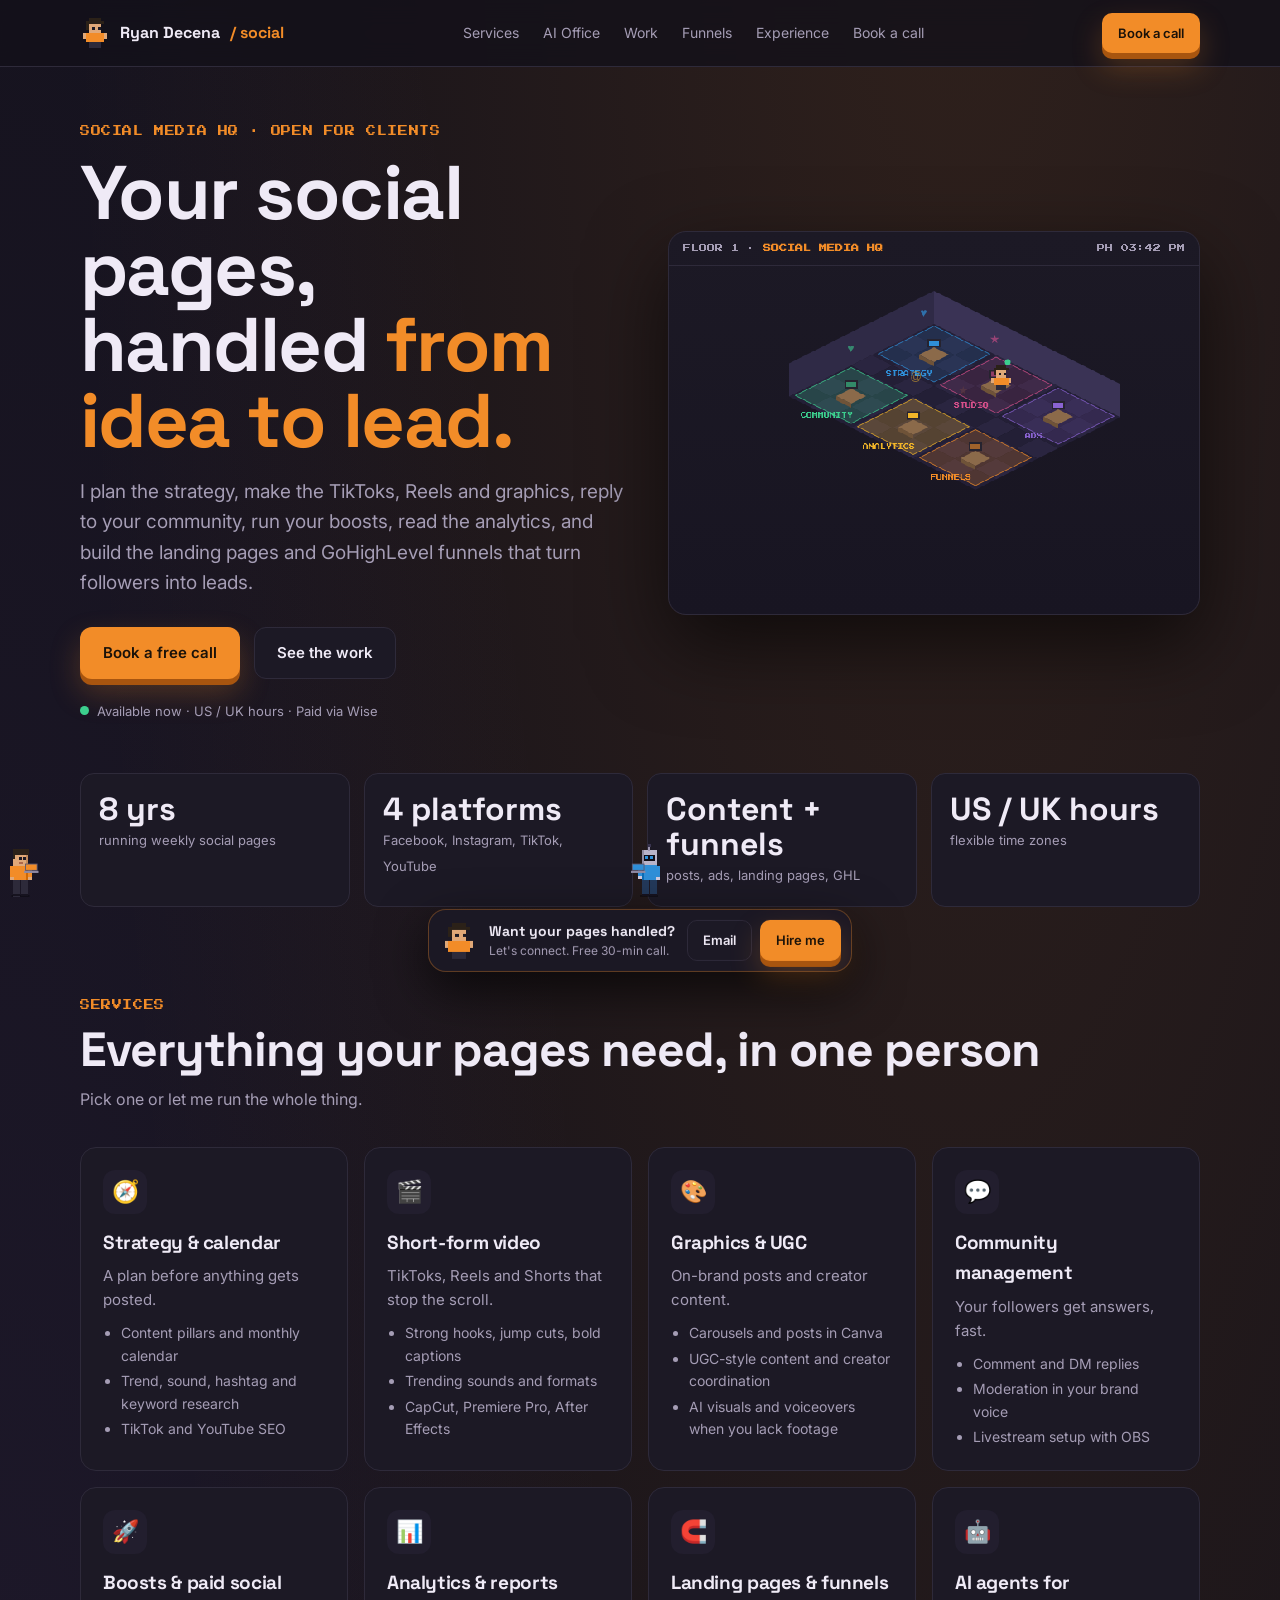
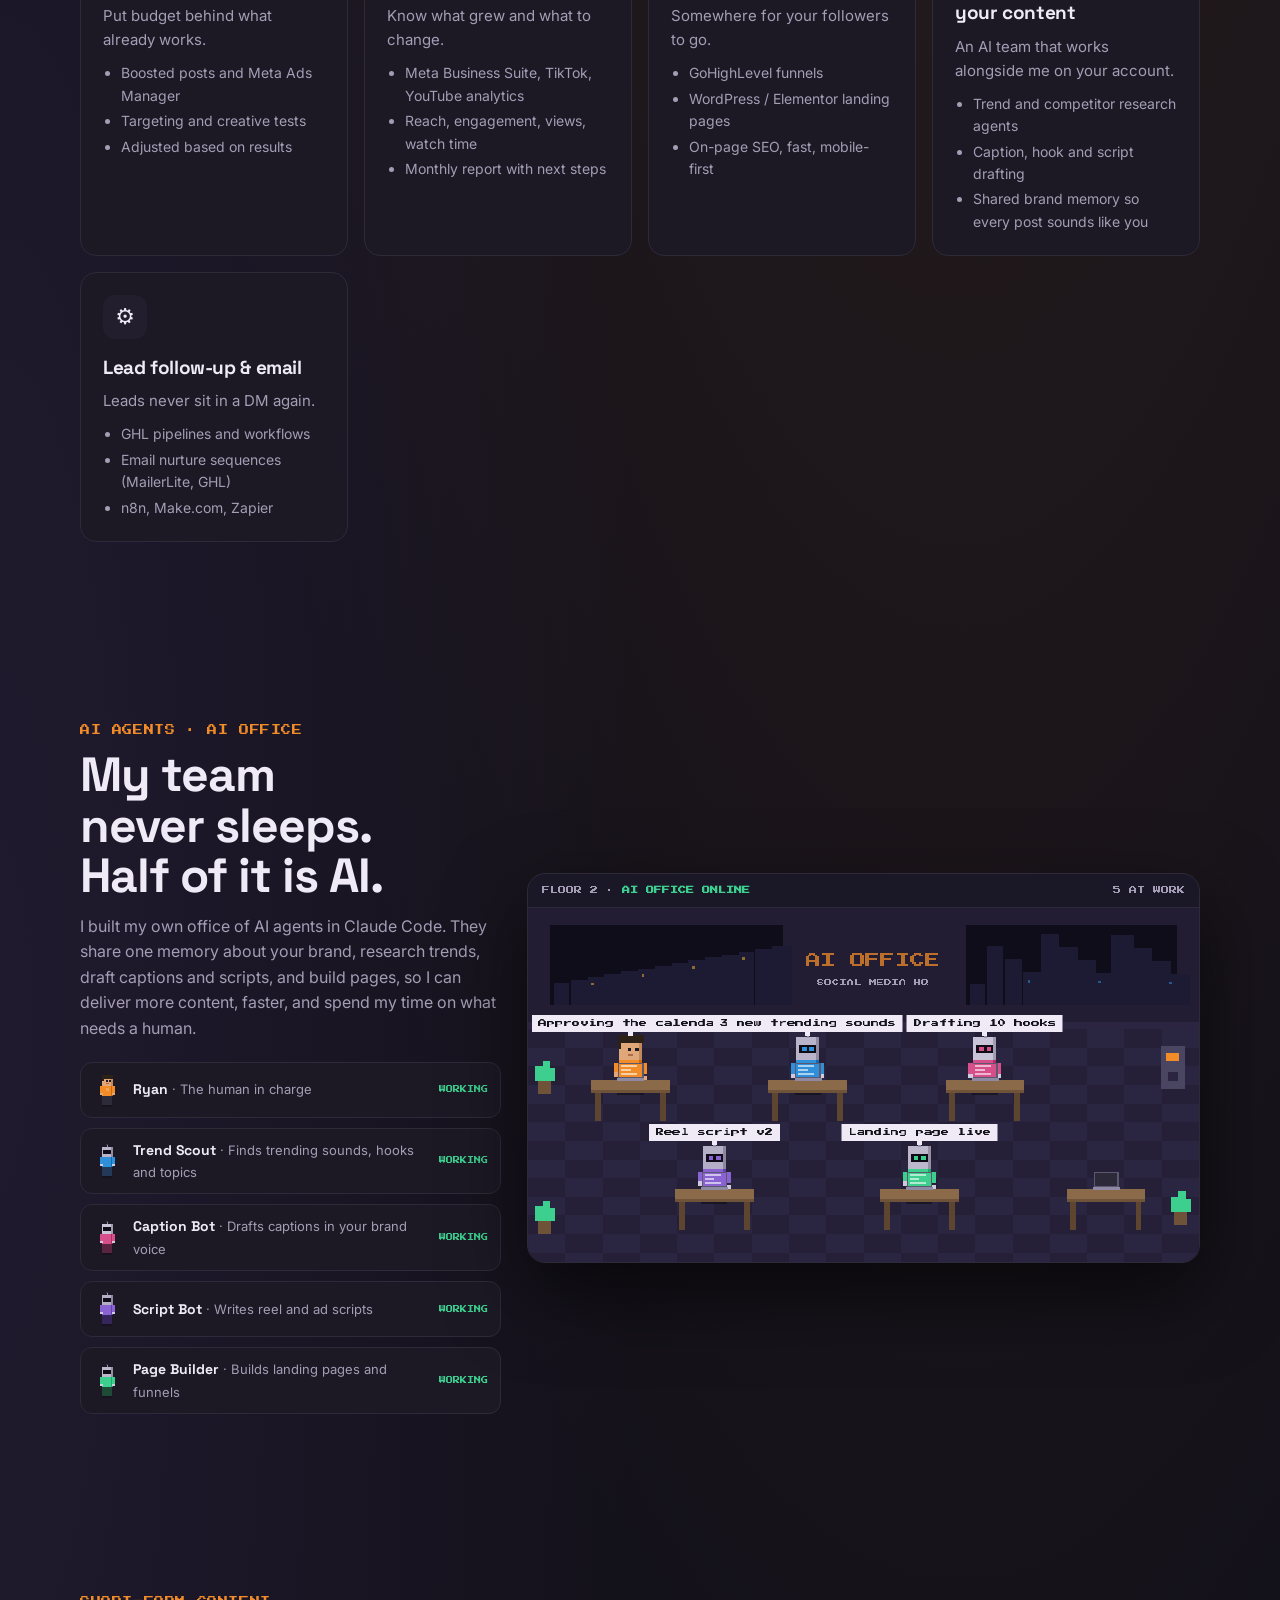
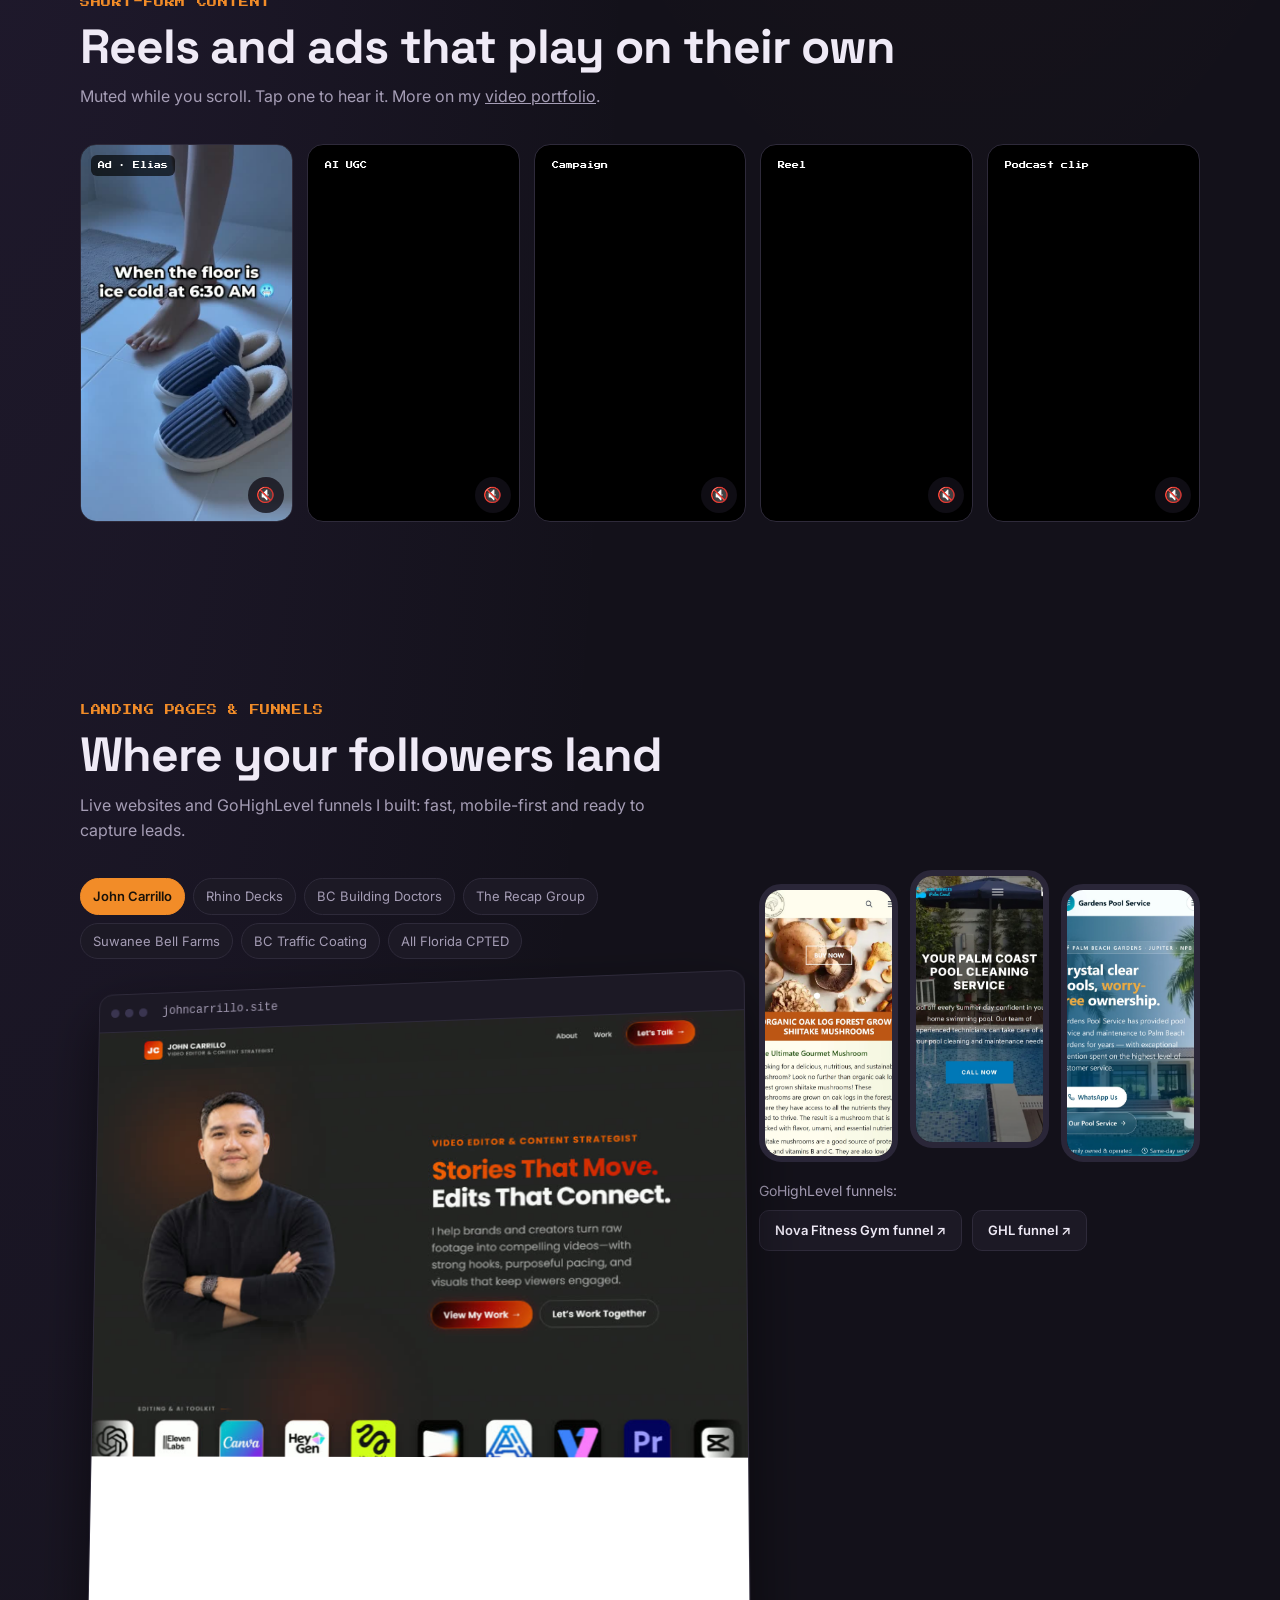
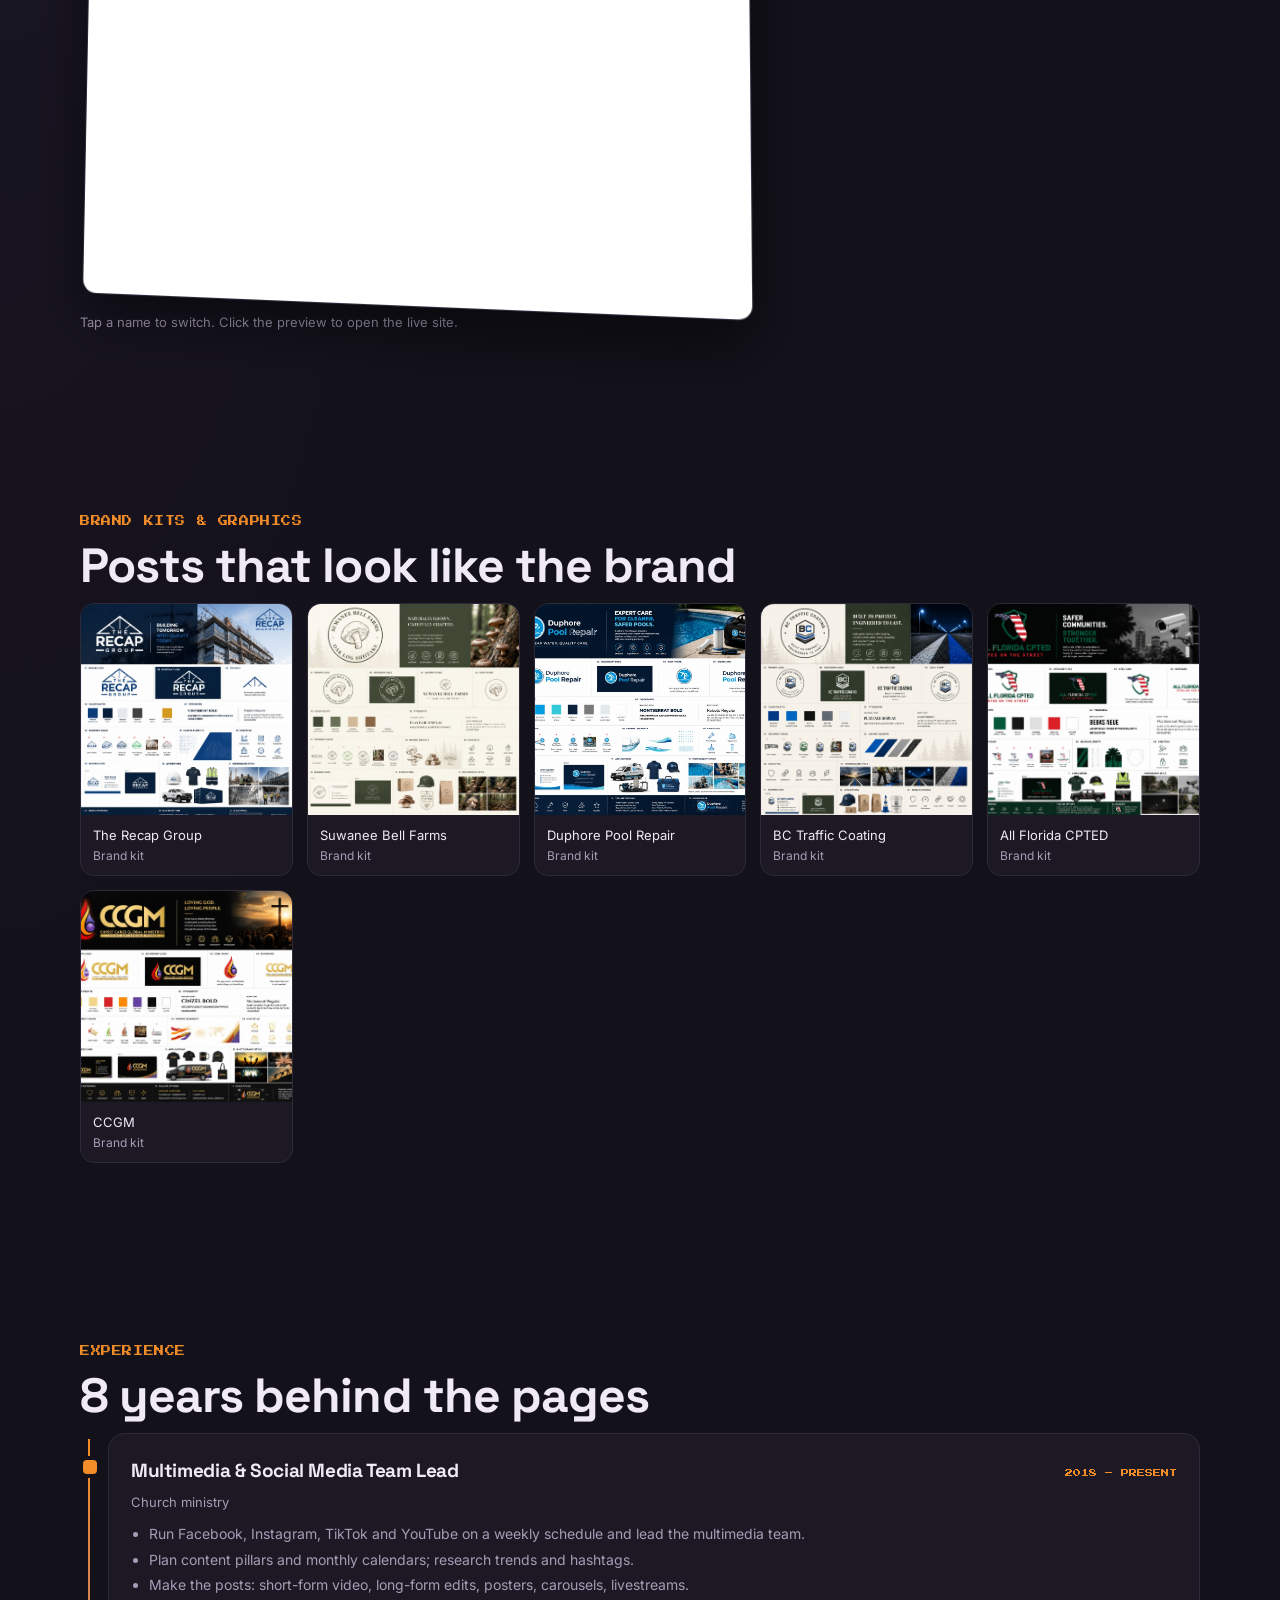
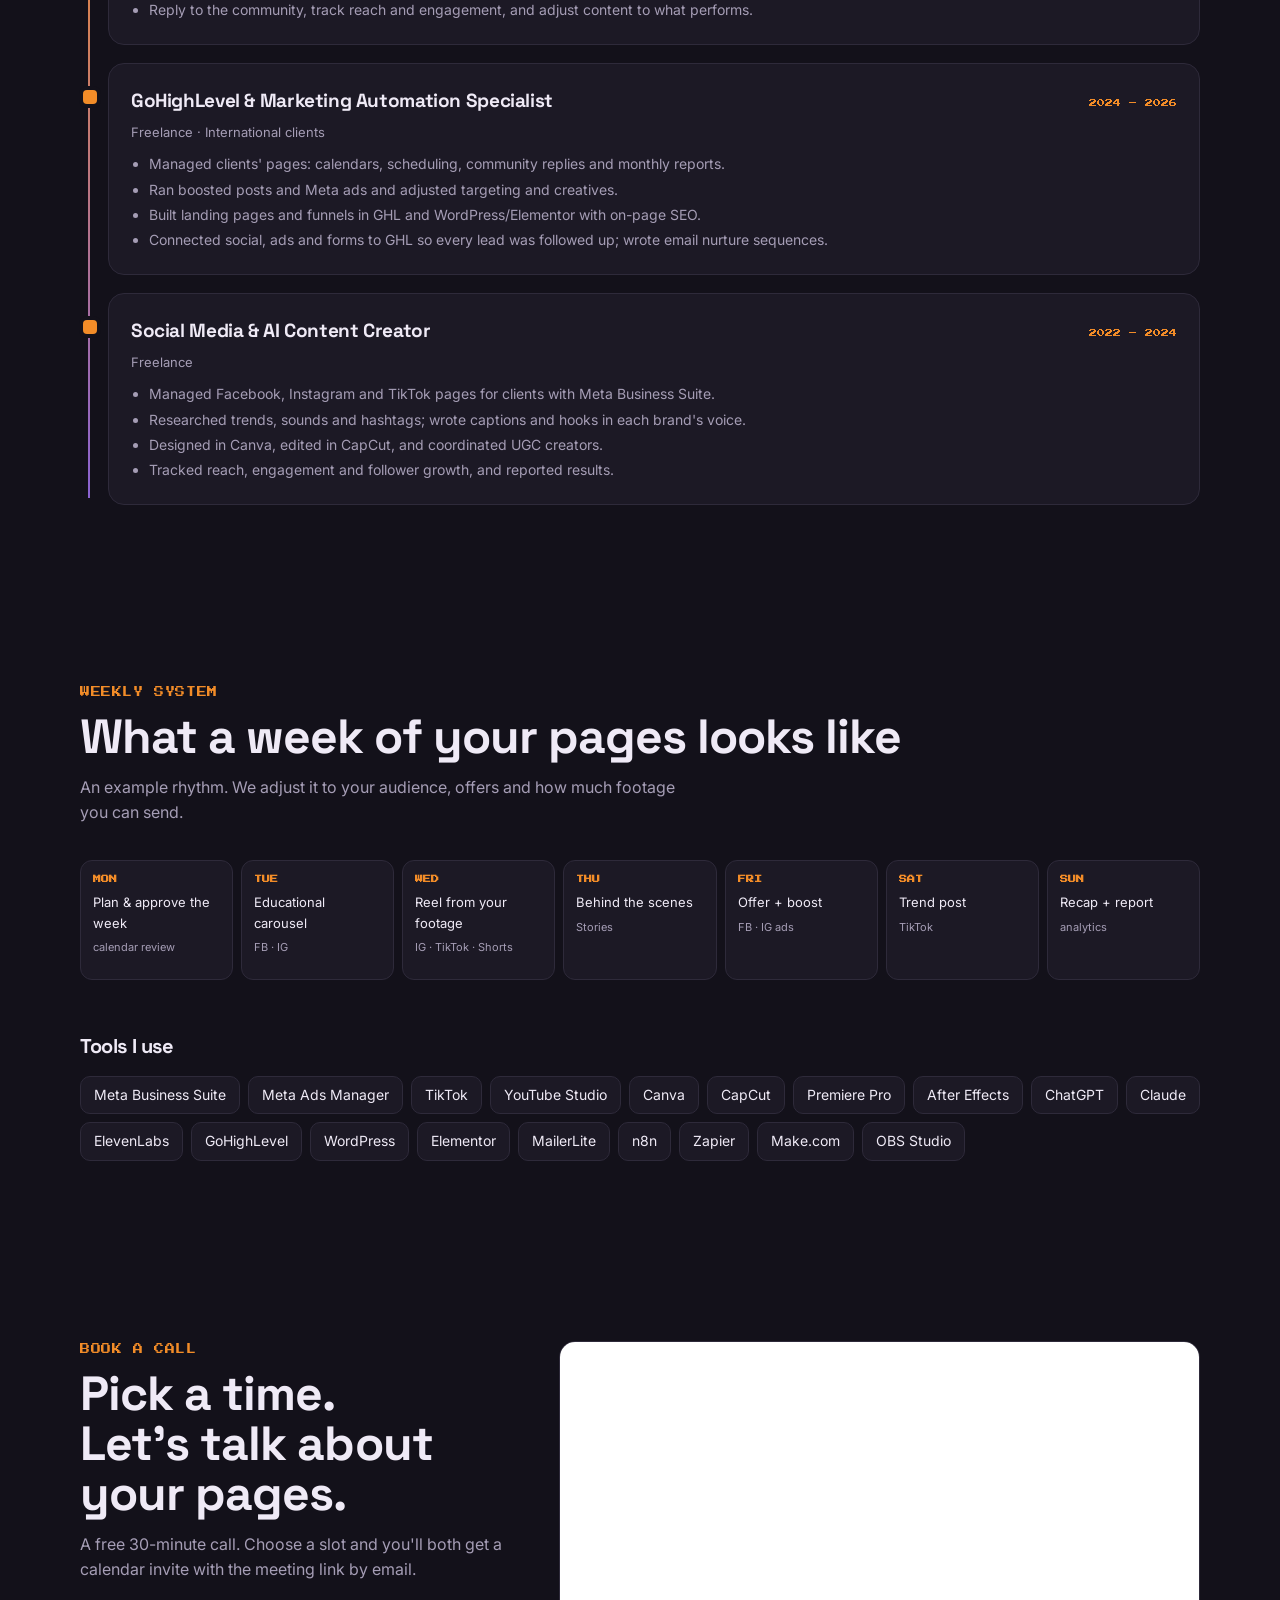
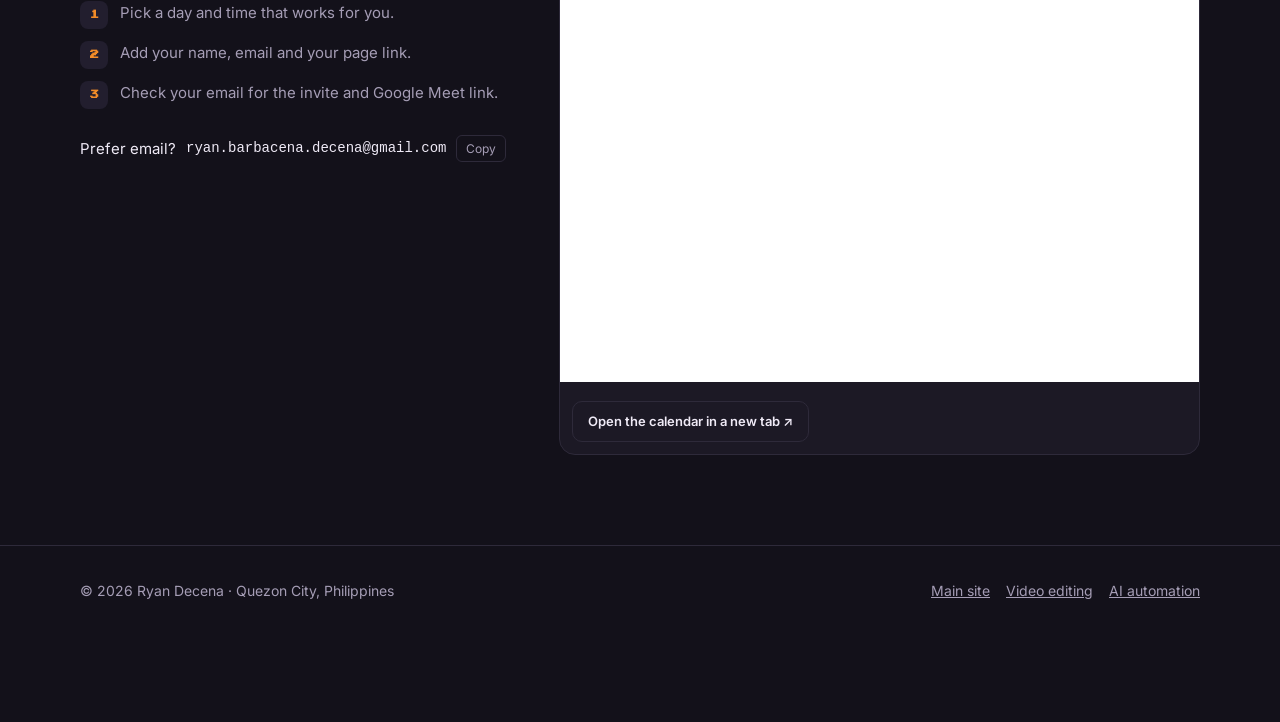
==== commit ea71e2d7: "SMM site: add 5 website previews, remove church posts from gallery Co-Authored-By: Claude Opus 5.5 <" ====
--- a/smm/index.html
+++ b/smm/index.html
@@ -272,18 +272,24 @@
   <div class="fun">
     <div class="sites rv">
       <div class="sitepick" id="sitepick" role="group" aria-label="Choose a website">
-        <button type="button" aria-pressed="true" data-v="media/web-recap-group.mp4" data-u="therecapgroup.com" data-h="https://therecapgroup.com/">The Recap Group</button>
+        <button type="button" aria-pressed="true" data-i="img/web/site-john-carrillo.jpg" data-u="johncarrillo.site" data-h="https://www.johncarrillo.site/">John Carrillo</button>
+        <button type="button" aria-pressed="false" data-i="img/web/site-rhino-decks.jpg" data-u="rhinodecks.ca" data-h="https://rhinodecks.ca/">Rhino Decks</button>
+        <button type="button" aria-pressed="false" data-i="img/web/site-bc-building-doctors.jpg" data-u="bcbuildingdoctors.ca" data-h="https://bcbuildingdoctors.ca/">BC Building Doctors</button>
+        <button type="button" aria-pressed="false" data-i="img/web/site-recap-group.jpg" data-u="therecapgroup.com" data-h="https://therecapgroup.com/">The Recap Group</button>
+        <button type="button" aria-pressed="false" data-i="img/web/site-mushroom.jpg" data-u="mushroom-website-five.vercel.app" data-h="https://mushroom-website-five.vercel.app/">Suwanee Bell Farms</button>
         <button type="button" aria-pressed="false" data-v="media/web-bc-traffic.mp4" data-u="bctrafficcoating.com" data-h="https://bctrafficcoating.com/">BC Traffic Coating</button>
         <button type="button" aria-pressed="false" data-v="media/web-all-florida.mp4" data-u="all-florida-cpte-dwebsite.vercel.app" data-h="https://all-florida-cpte-dwebsite.vercel.app/">All Florida CPTED</button>
       </div>
-      <a class="browser" id="browser" href="https://therecapgroup.com/" target="_blank" rel="noopener" style="display:block;text-decoration:none">
-        <div class="dots"><i></i><i></i><i></i><span id="burl">therecapgroup.com</span></div>
-        <video id="bvid" src="media/web-recap-group.mp4" muted loop playsinline autoplay aria-label="Website preview"></video>
+      <a class="browser" id="browser" href="https://www.johncarrillo.site/" target="_blank" rel="noopener" style="display:block;text-decoration:none">
+        <div class="dots"><i></i><i></i><i></i><span id="burl">johncarrillo.site</span></div>
+        <img id="bimg" src="img/web/site-john-carrillo.jpg" alt="Website preview" style="width:100%;aspect-ratio:1280/860;object-fit:cover;object-position:top">
+        <video id="bvid" muted loop playsinline aria-label="Website preview" hidden></video>
       </a>
+      <p style="color:var(--muted);font-size:13px">Tap a name to switch. Click the preview to open the live site.</p>
     </div>
     <div class="rv">
       <div class="phones">
-        <a class="phone" href="https://mushroom-website-001.vercel.app/" target="_blank" rel="noopener"><img src="img/web/mushroom-mobile.jpg" alt="Suwanee Bell Farms mobile site" loading="lazy"></a>
+        <a class="phone" href="https://mushroom-website-five.vercel.app/" target="_blank" rel="noopener"><img src="img/web/mushroom-mobile.jpg" alt="Suwanee Bell Farms mobile site" loading="lazy"></a>
         <a class="phone" href="https://pool-service-003.vercel.app/" target="_blank" rel="noopener"><img src="img/web/duphore-pool-mobile.jpg" alt="Duphore Pool Repair mobile site" loading="lazy"></a>
         <a class="phone" href="https://gardenpool-001.vercel.app/" target="_blank" rel="noopener"><img src="img/web/garden-pool-mobile.jpg" alt="Garden Pool mobile site" loading="lazy"></a>
       </div>
@@ -300,9 +306,6 @@
   <div class="px rv">Brand kits &amp; graphics</div>
   <h2 class="rv">Posts that look like the brand</h2>
   <div class="gallery rv">
-    <figure><img src="img/ccgm-alignment.png" alt="Alignment is your Assignment social post" loading="lazy"><figcaption>Alignment is your Assignment<span>Church social post</span></figcaption></figure>
-    <figure><img src="img/ccgm-miracles.png" alt="God Works Miracles social post" loading="lazy"><figcaption>God Works Miracles<span>Church social post</span></figcaption></figure>
-    <figure><img src="img/ccgm-coaching.png" alt="Coaching and Mentoring event post" loading="lazy"><figcaption>Coaching &amp; Mentoring<span>Event post</span></figcaption></figure>
     <figure><img src="img/recap-group.png" alt="The Recap Group brand kit" loading="lazy"><figcaption>The Recap Group<span>Brand kit</span></figcaption></figure>
     <figure><img src="img/suwanee-bell-farms.png" alt="Suwanee Bell Farms brand kit" loading="lazy"><figcaption>Suwanee Bell Farms<span>Brand kit</span></figcaption></figure>
     <figure><img src="img/duphore-pool.png" alt="Duphore Pool Repair brand kit" loading="lazy"><figcaption>Duphore Pool Repair<span>Brand kit</span></figcaption></figure>
@@ -443,7 +446,10 @@
 
 /* website switcher */
 var pick=document.getElementById('sitepick'),bv=document.getElementById('bvid');
-pick.addEventListener('click',function(e){var b=e.target.closest('button');if(!b)return;pick.querySelectorAll('button').forEach(function(x){x.setAttribute('aria-pressed',x===b)});bv.src=b.dataset.v;play(bv);document.getElementById('burl').textContent=b.dataset.u;document.getElementById('browser').href=b.dataset.h});
+var bi=document.getElementById('bimg');
+pick.addEventListener('click',function(e){var b=e.target.closest('button');if(!b)return;pick.querySelectorAll('button').forEach(function(x){x.setAttribute('aria-pressed',x===b)});
+  if(b.dataset.v){bi.hidden=true;bv.hidden=false;bv.src=b.dataset.v;play(bv)}else{bv.pause();bv.hidden=true;bi.hidden=false;bi.src=b.dataset.i;bi.alt=b.textContent+" website"}
+  document.getElementById('burl').textContent=b.dataset.u;document.getElementById('browser').href=b.dataset.h});
 
 /* booking calendar */
 var cal=document.getElementById('cal');
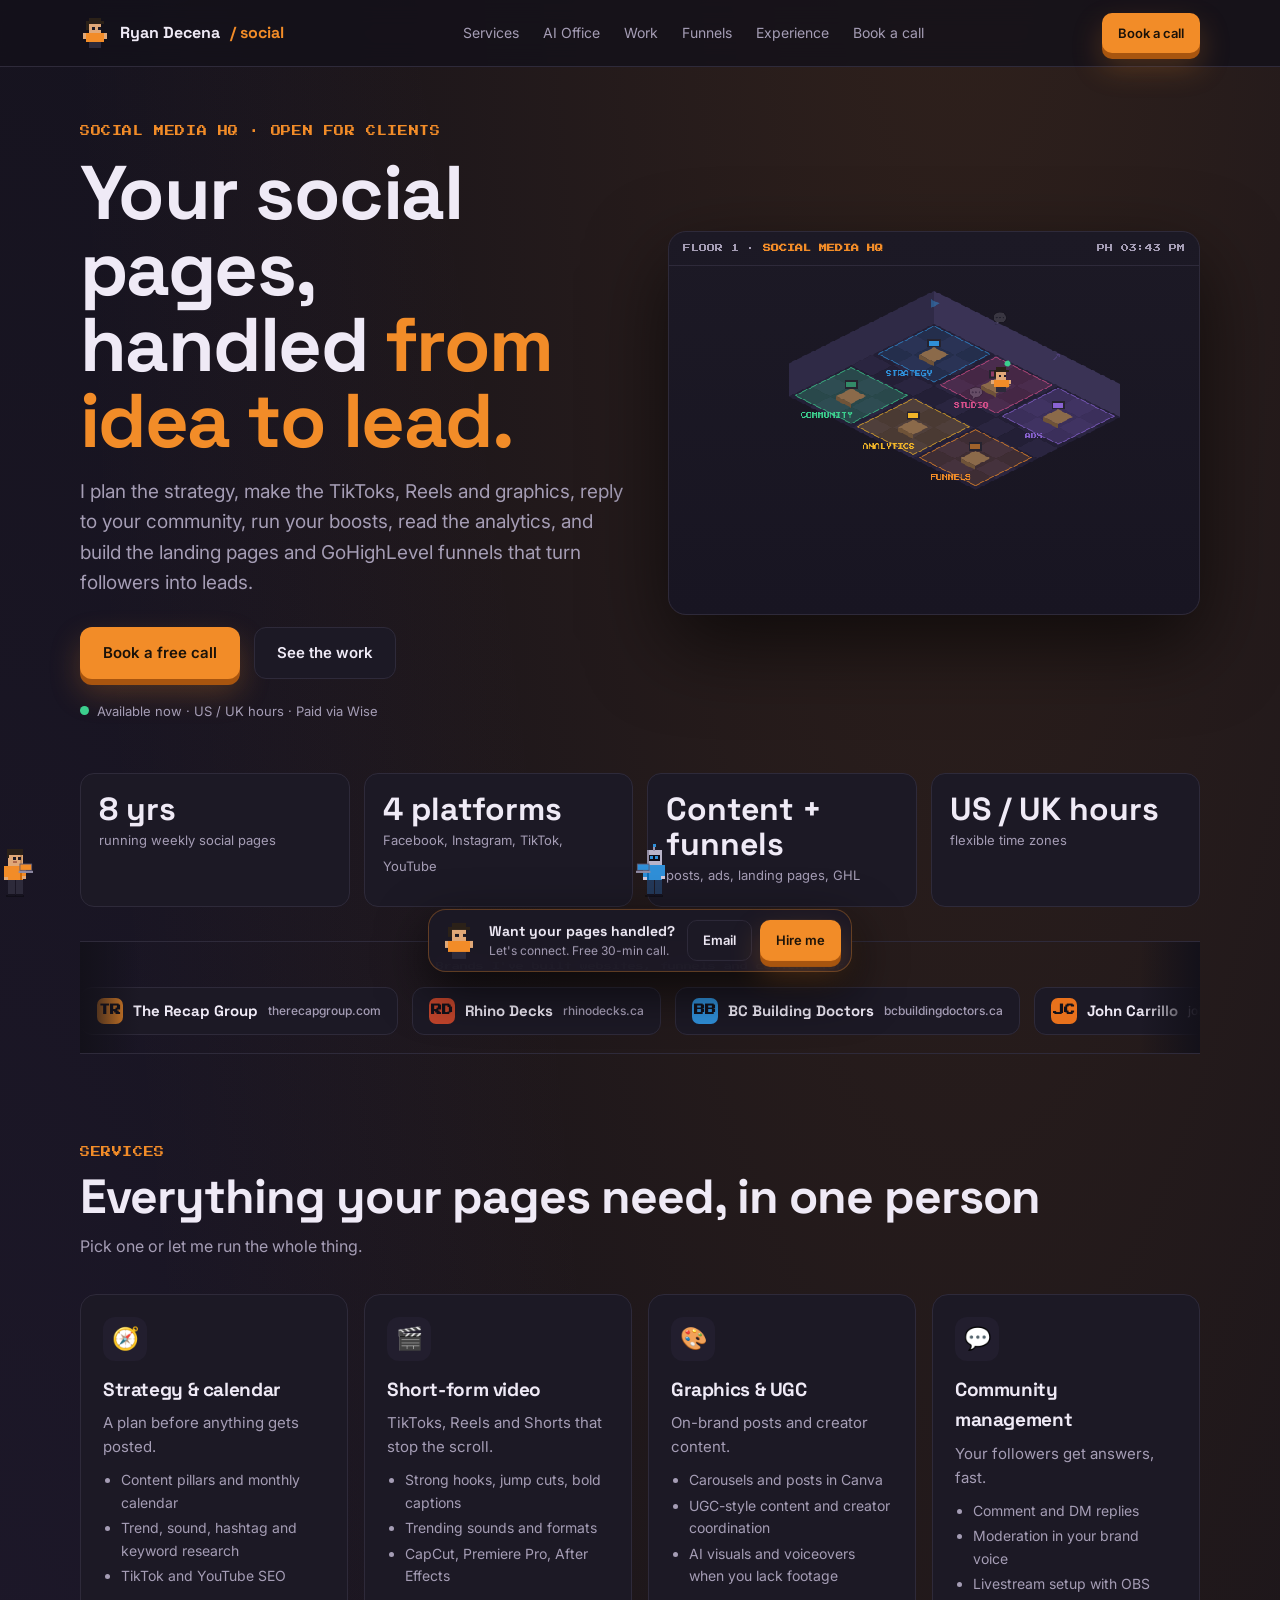
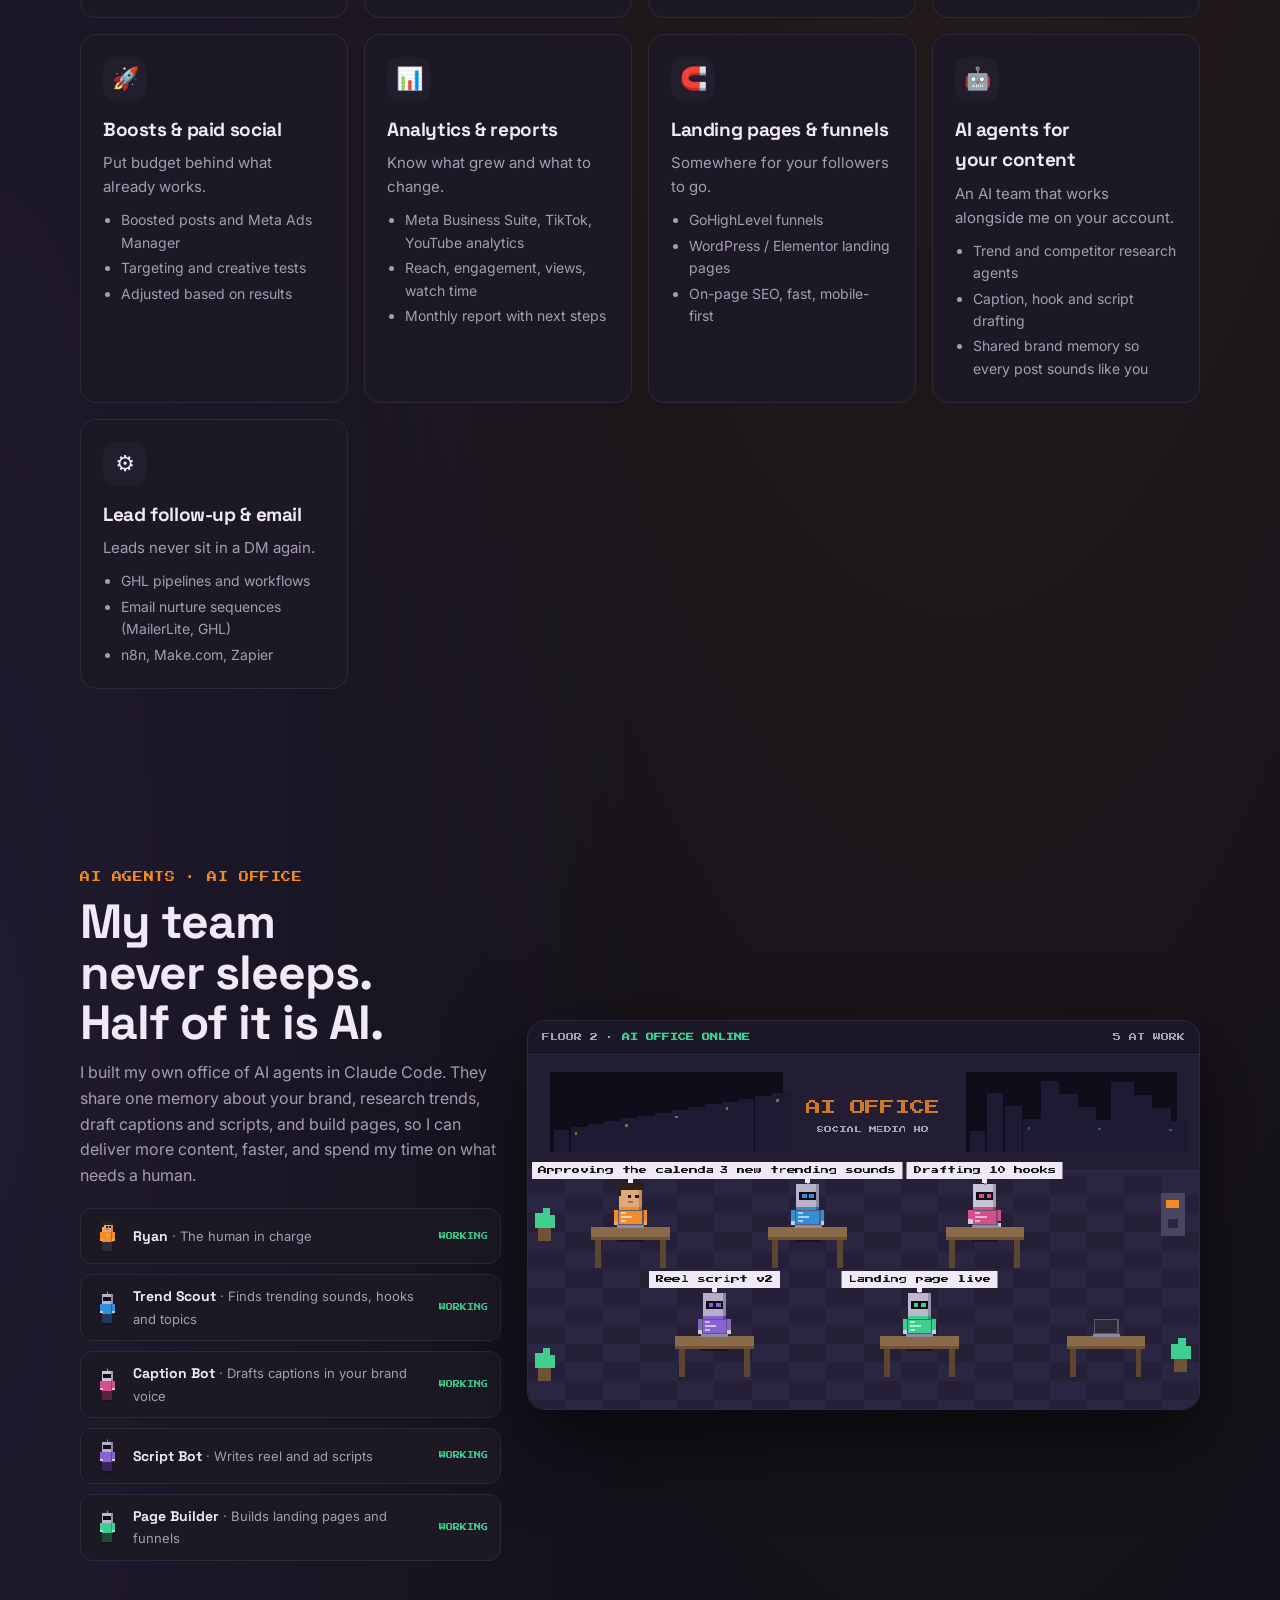
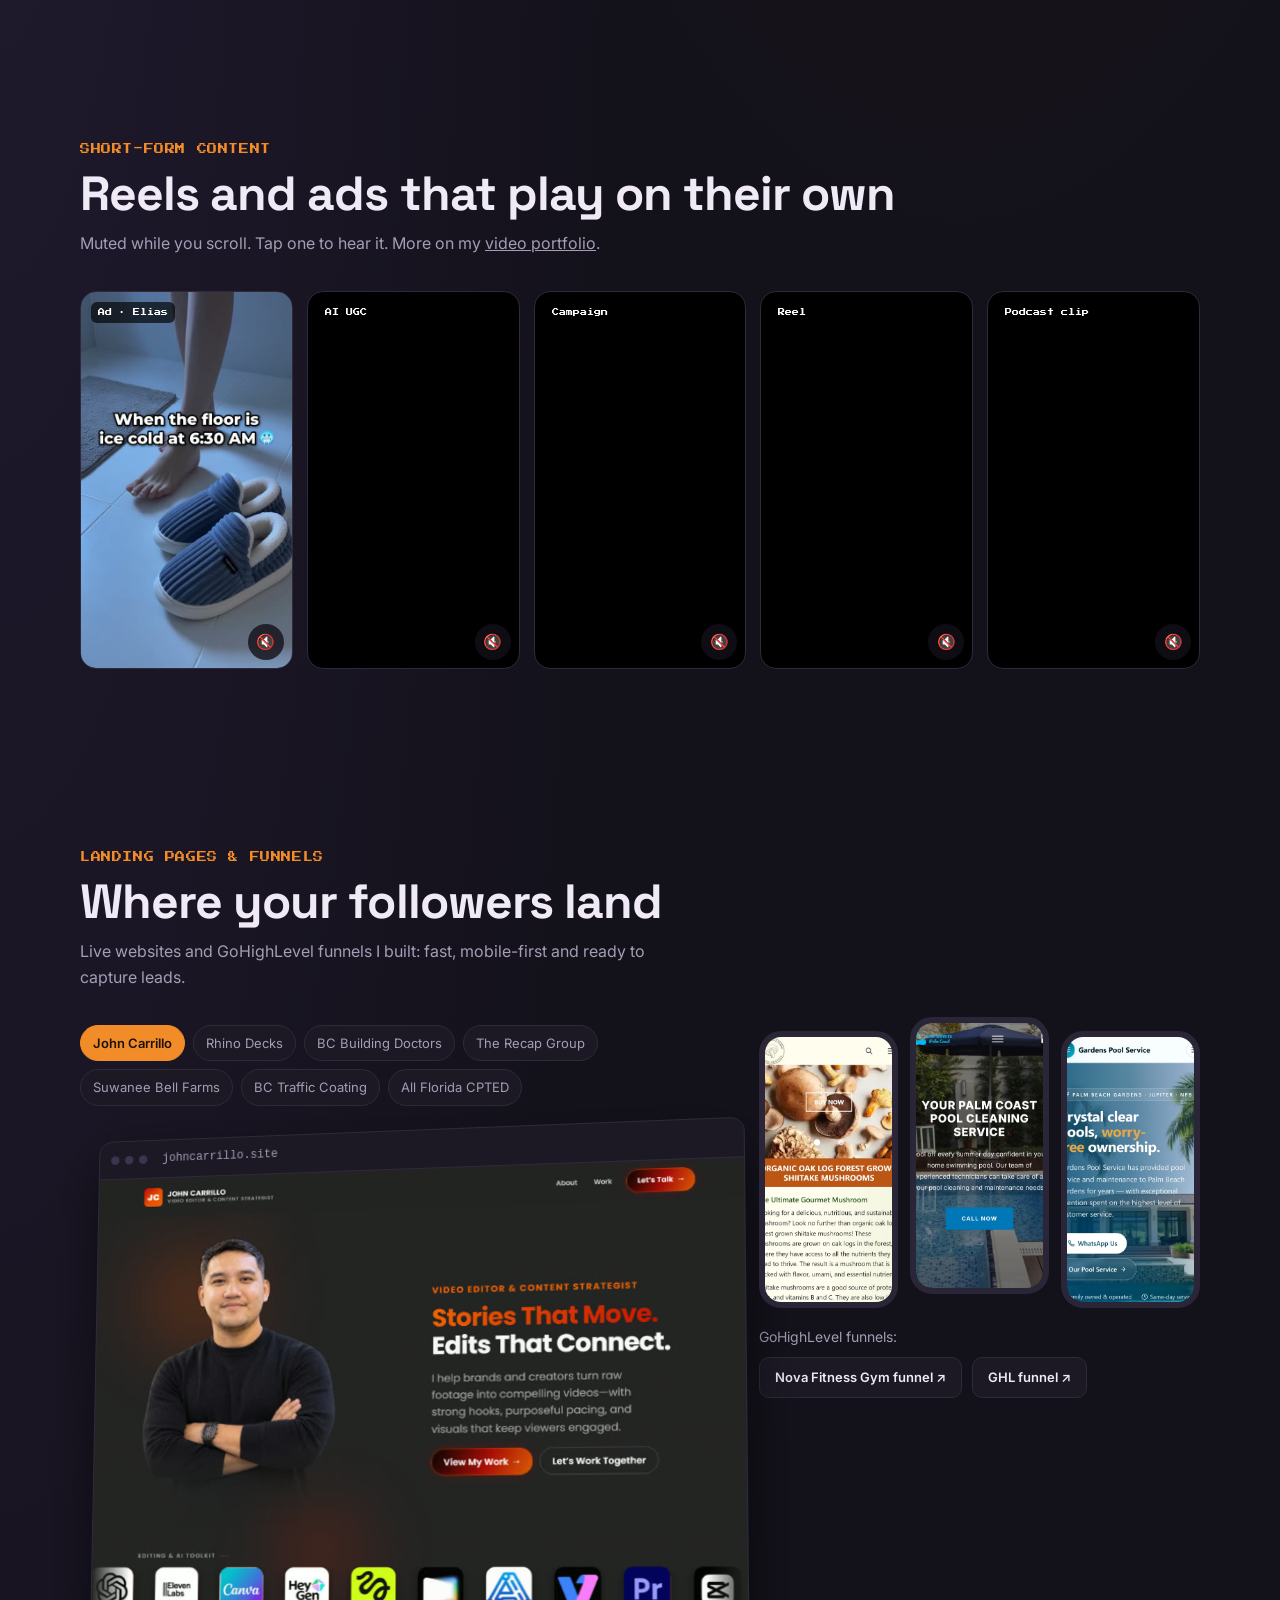
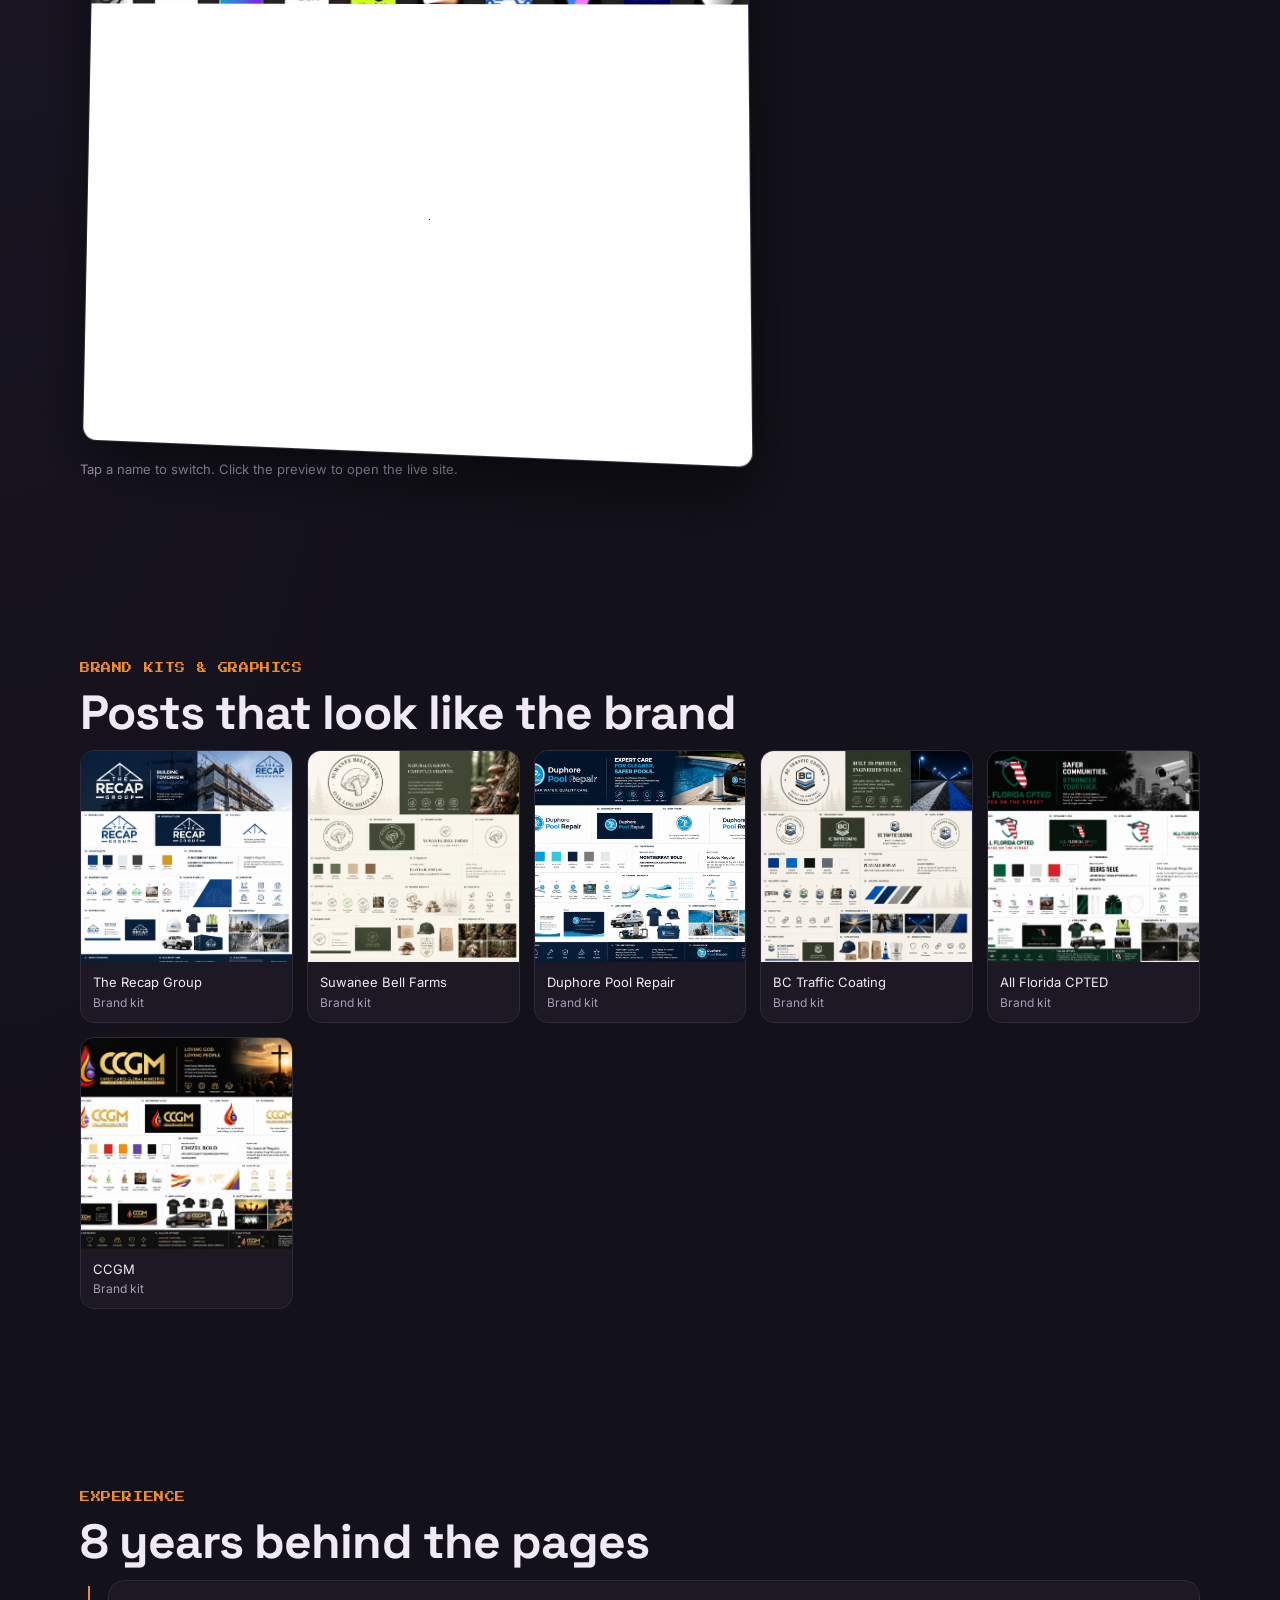
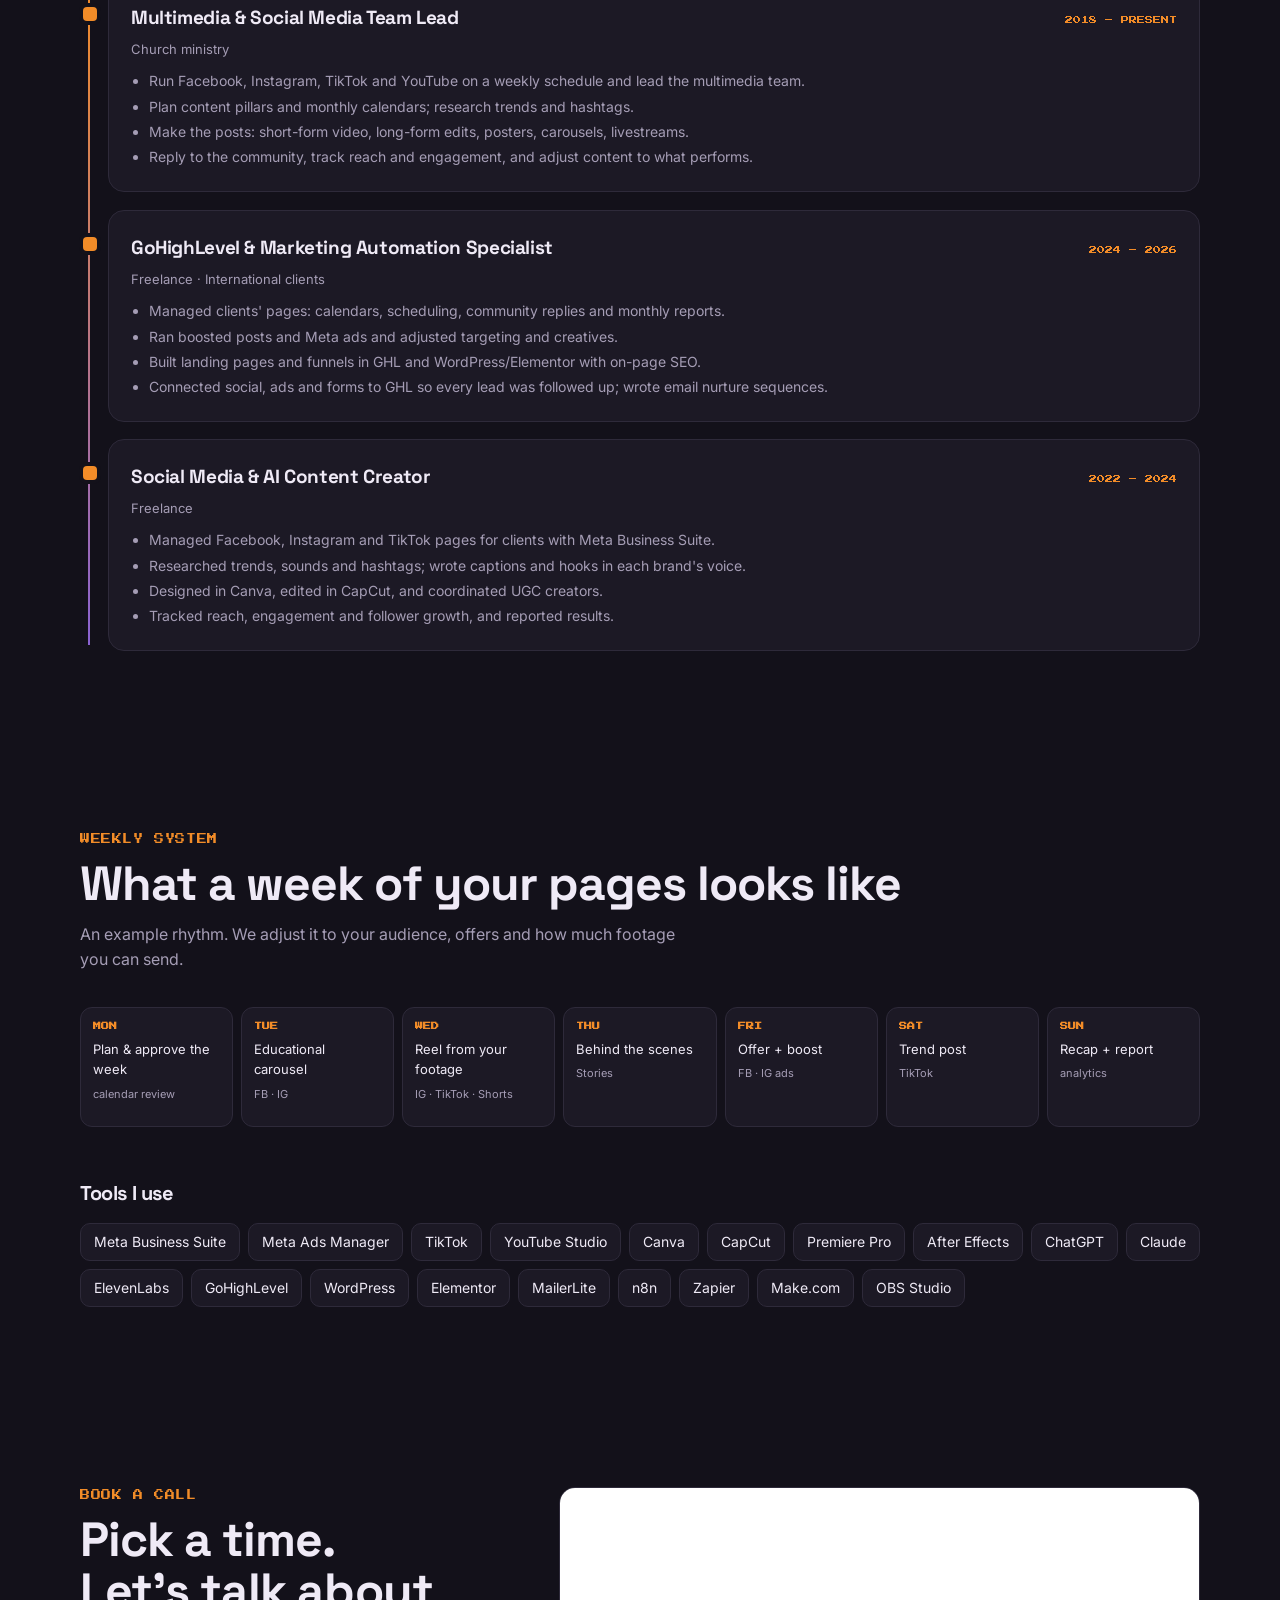
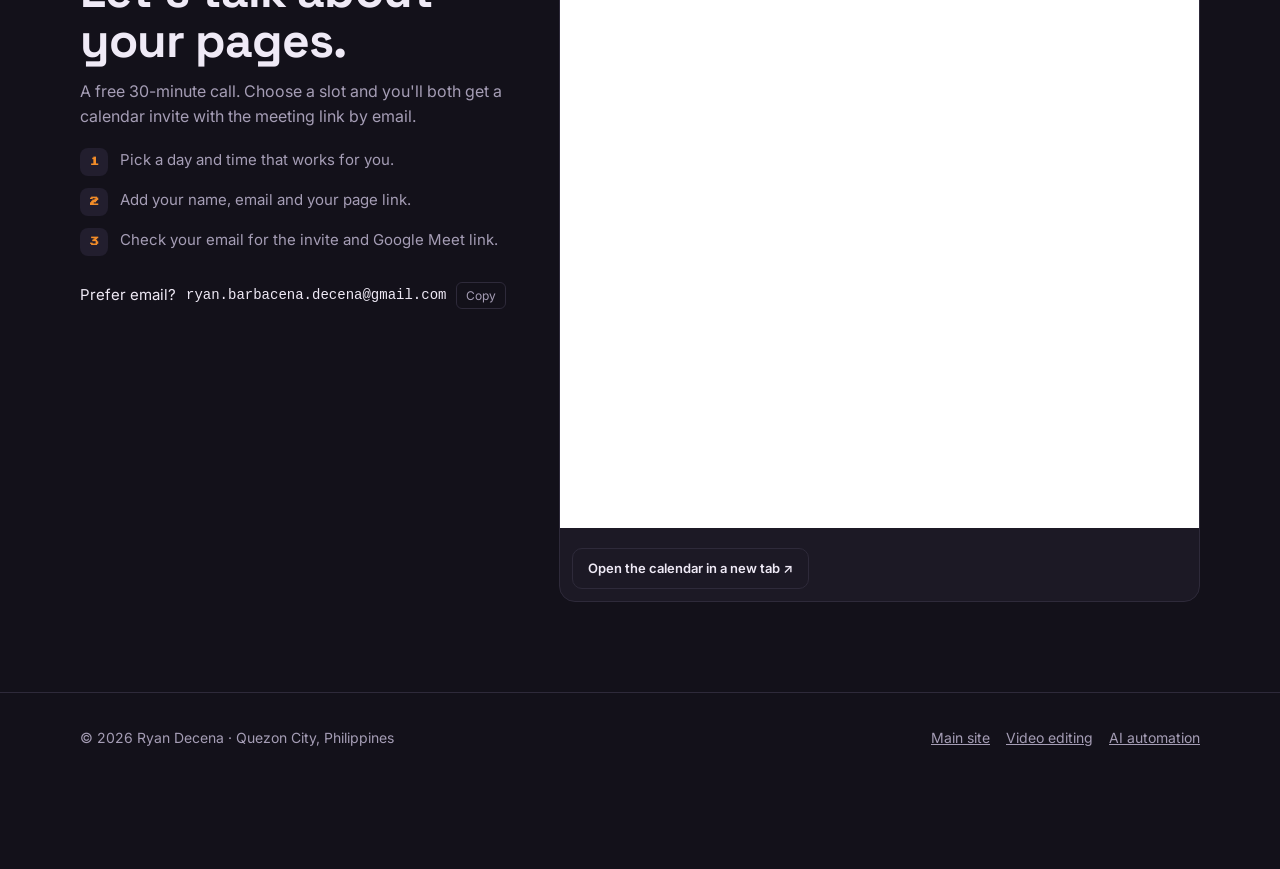
==== commit aef936c7: "SMM site: add 'Brands I've built for' strip with real client sites Co-Authored-By: Claude Opus 5.5 <" ====
--- a/smm/index.html
+++ b/smm/index.html
@@ -172,6 +172,20 @@
 .totop:hover{border-color:var(--accent);color:var(--accent)}
 .totop svg{width:20px;height:20px}
 
+/* trusted-by marquee */
+.trust{margin-top:34px;border-block:1px solid var(--line);padding:18px 0;overflow:hidden;position:relative}
+.trust::before,.trust::after{content:"";position:absolute;top:0;bottom:0;width:60px;z-index:1;pointer-events:none}
+.trust::before{left:0;background:linear-gradient(90deg,var(--bg),transparent)}.trust::after{right:0;background:linear-gradient(-90deg,var(--bg),transparent)}
+.trust .lbl{font-family:var(--f-pixel);font-size:8px;color:var(--muted);text-align:center;margin-bottom:14px}
+.track{display:flex;gap:14px;width:max-content;animation:marq 38s linear infinite}
+.trust:hover .track{animation-play-state:paused}
+@keyframes marq{to{transform:translateX(-50%)}}
+.brandpill{display:inline-flex;align-items:center;gap:10px;padding:10px 16px;border:1px solid var(--line);border-radius:12px;background:var(--panel);text-decoration:none;white-space:nowrap;font-family:var(--f-display);font-weight:700;font-size:15px;transition:border-color .2s,transform .2s}
+.brandpill:hover{border-color:var(--accent);transform:translateY(-2px)}
+.brandpill i{width:26px;height:26px;border-radius:7px;display:grid;place-items:center;font-style:normal;font-size:11px;color:#13111a;font-family:var(--f-pixel)}
+.brandpill small{font-family:var(--f-body);font-weight:500;font-size:12px;color:var(--muted)}
+@media (prefers-reduced-motion:reduce){.track{flex-wrap:wrap;width:auto;justify-content:center}.track .dup{display:none}}
+
 /* AI office floor */
 .aio{display:grid;grid-template-columns:1fr 1.6fr;gap:26px;align-items:center}
 @media (max-width:900px){.aio{grid-template-columns:1fr}}
@@ -224,6 +238,10 @@
   <div class="stat"><b>4 platforms</b><span>Facebook, Instagram, TikTok, YouTube</span></div>
   <div class="stat"><b>Content + funnels</b><span>posts, ads, landing pages, GHL</span></div>
   <div class="stat"><b>US / UK hours</b><span>flexible time zones</span></div>
+</div>
+<div class="trust rv" aria-label="Brands I've built for">
+  <div class="lbl">Brands I've built websites, funnels and content for</div>
+  <div class="track" id="track"></div>
 </div></div>
 
 <section id="services"><div class="wrap">
@@ -443,6 +461,12 @@
 box.addEventListener('click',function(e){var b=e.target.closest('.snd'),v=b?b.parentNode.querySelector('video'):e.target.closest('video');if(!v)return;var on=v.muted;
   box.querySelectorAll('video').forEach(function(o){if(o!==v){o.muted=true;o.parentNode.querySelector('.snd').textContent='🔇'}});
   v.muted=!on;var s=v.parentNode.querySelector('.snd');s.textContent=on?'🔊':'🔇';s.setAttribute('aria-pressed',String(on));s.setAttribute('aria-label',on?'Mute':'Turn sound on');if(on)play(v)});
+
+/* trusted-by strip (real client sites) */
+var BRANDS=[["The Recap Group","Marketing","https://therecapgroup.com/","#f28c28"],["Rhino Decks","Deck builder · Canada","https://rhinodecks.ca/","#c0442b"],["BC Building Doctors","Building envelope · Canada","https://bcbuildingdoctors.ca/","#2f8fd8"],["John Carrillo","Video editor brand","https://www.johncarrillo.site/","#e8711c"],["Suwanee Bell Farms","Mushroom farm","https://mushroom-website-five.vercel.app/","#3ccf8e"],["BC Traffic Coating","Coatings","https://bctrafficcoating.com/","#f0b429"],["All Florida CPTED","Security consulting","https://all-florida-cpte-dwebsite.vercel.app/","#8a63d2"],["Duphore Pool Repair","Pool service","https://pool-service-003.vercel.app/","#19c3b0"],["Garden Pool","Pool service","https://gardenpool-001.vercel.app/","#d64f8a"]];
+var tr=document.getElementById('track');
+function pills(dup){return BRANDS.map(function(b){var ini=b[0].split(/\s+/).map(function(w){return w[0]}).join('').slice(0,2);return '<a class="brandpill'+(dup?' dup':'')+'" href="'+b[2]+'" target="_blank" rel="noopener"'+(dup?' tabindex="-1" aria-hidden="true"':'')+'><i style="background:'+b[3]+'">'+ini+'</i>'+b[0]+' <small>'+b[2].replace(/^https?:\/\/(www\.)?/,'').replace(/\/$/,'')+'</small></a>'}).join('')}
+tr.innerHTML=pills(false)+pills(true);
 
 /* website switcher */
 var pick=document.getElementById('sitepick'),bv=document.getElementById('bvid');
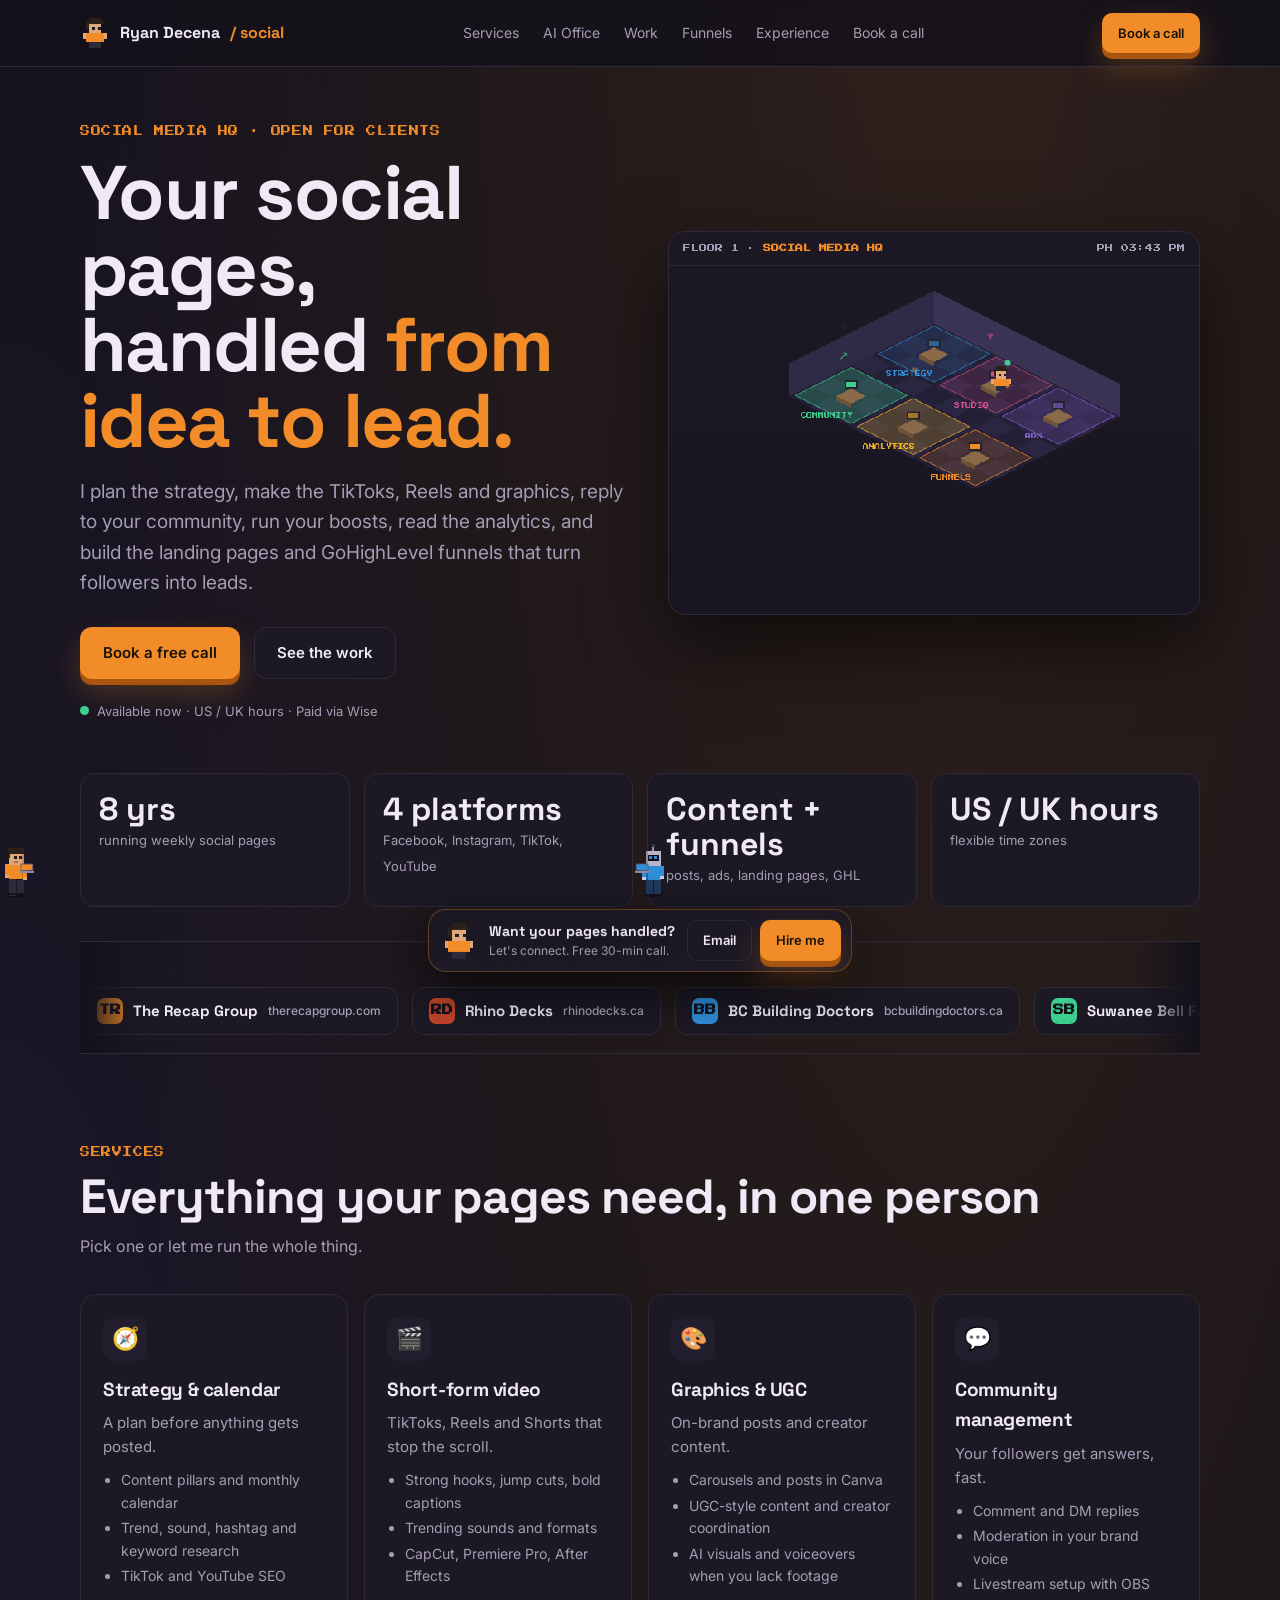
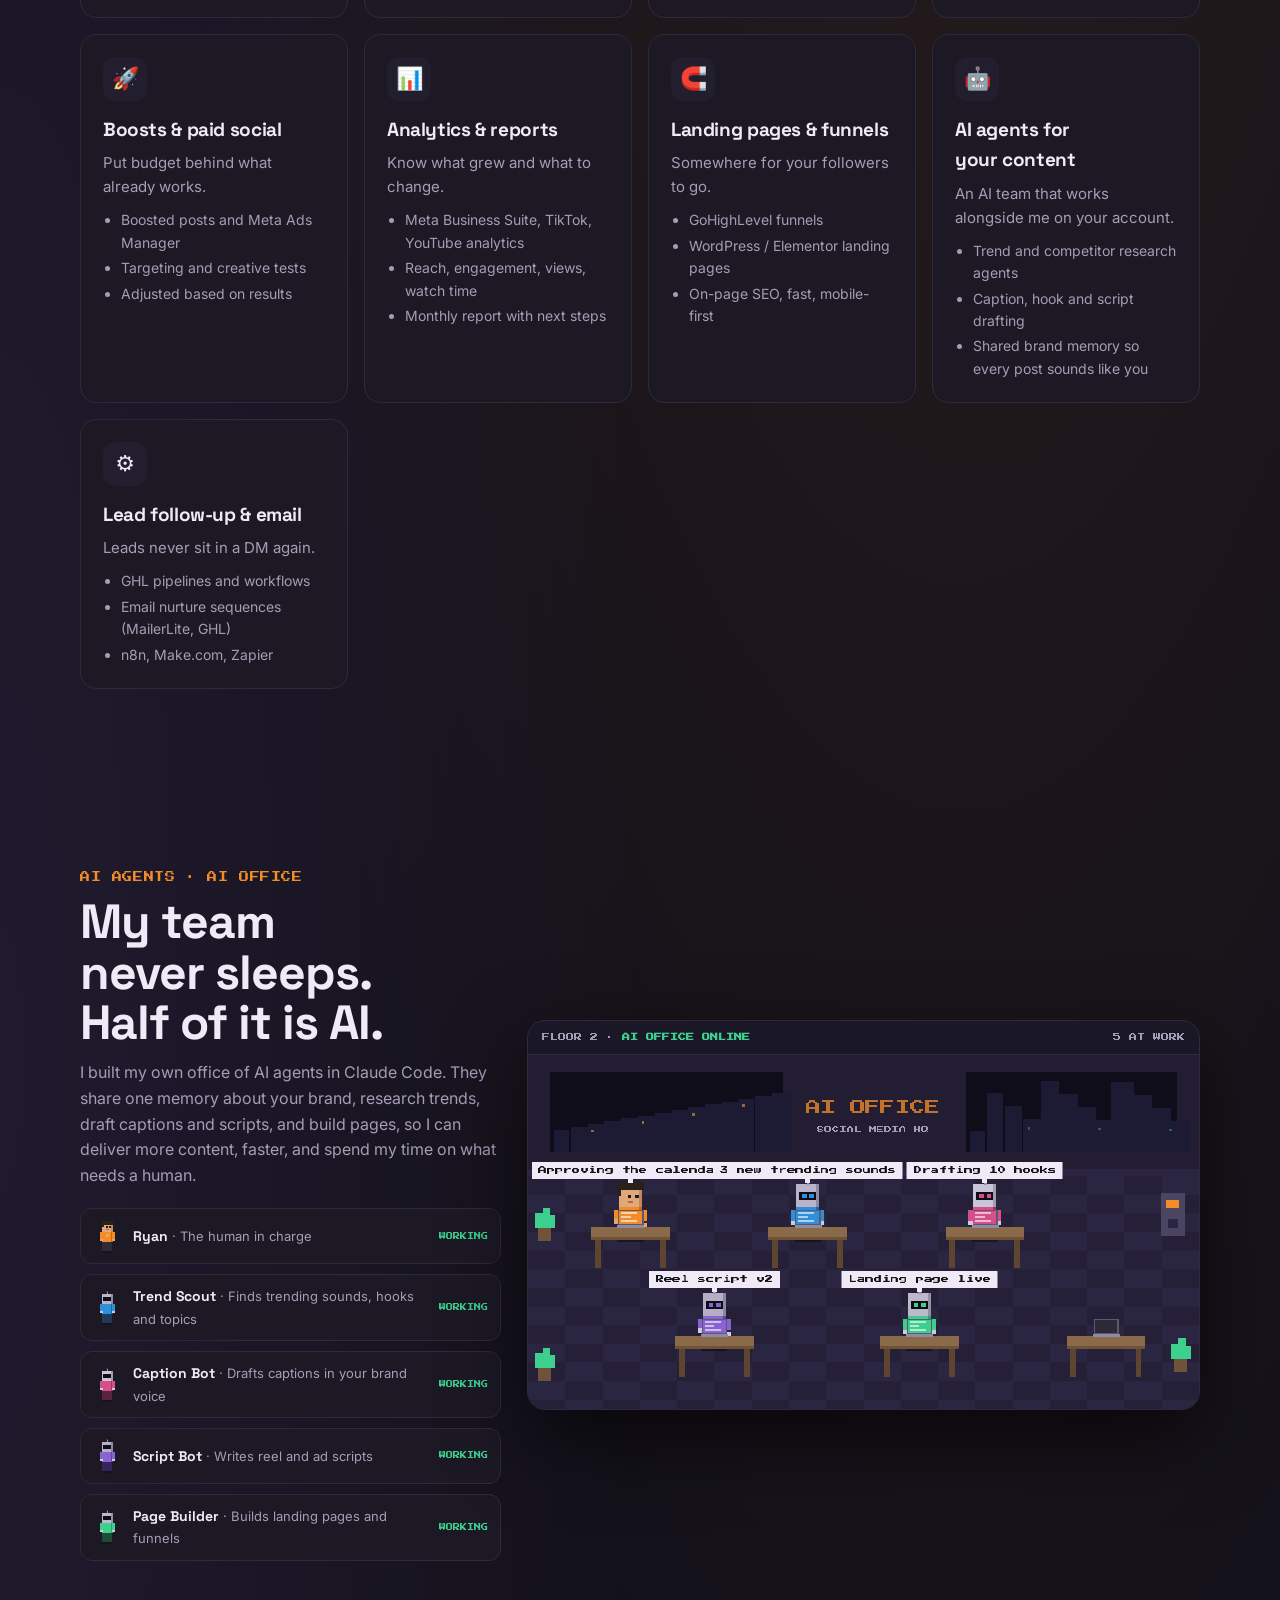
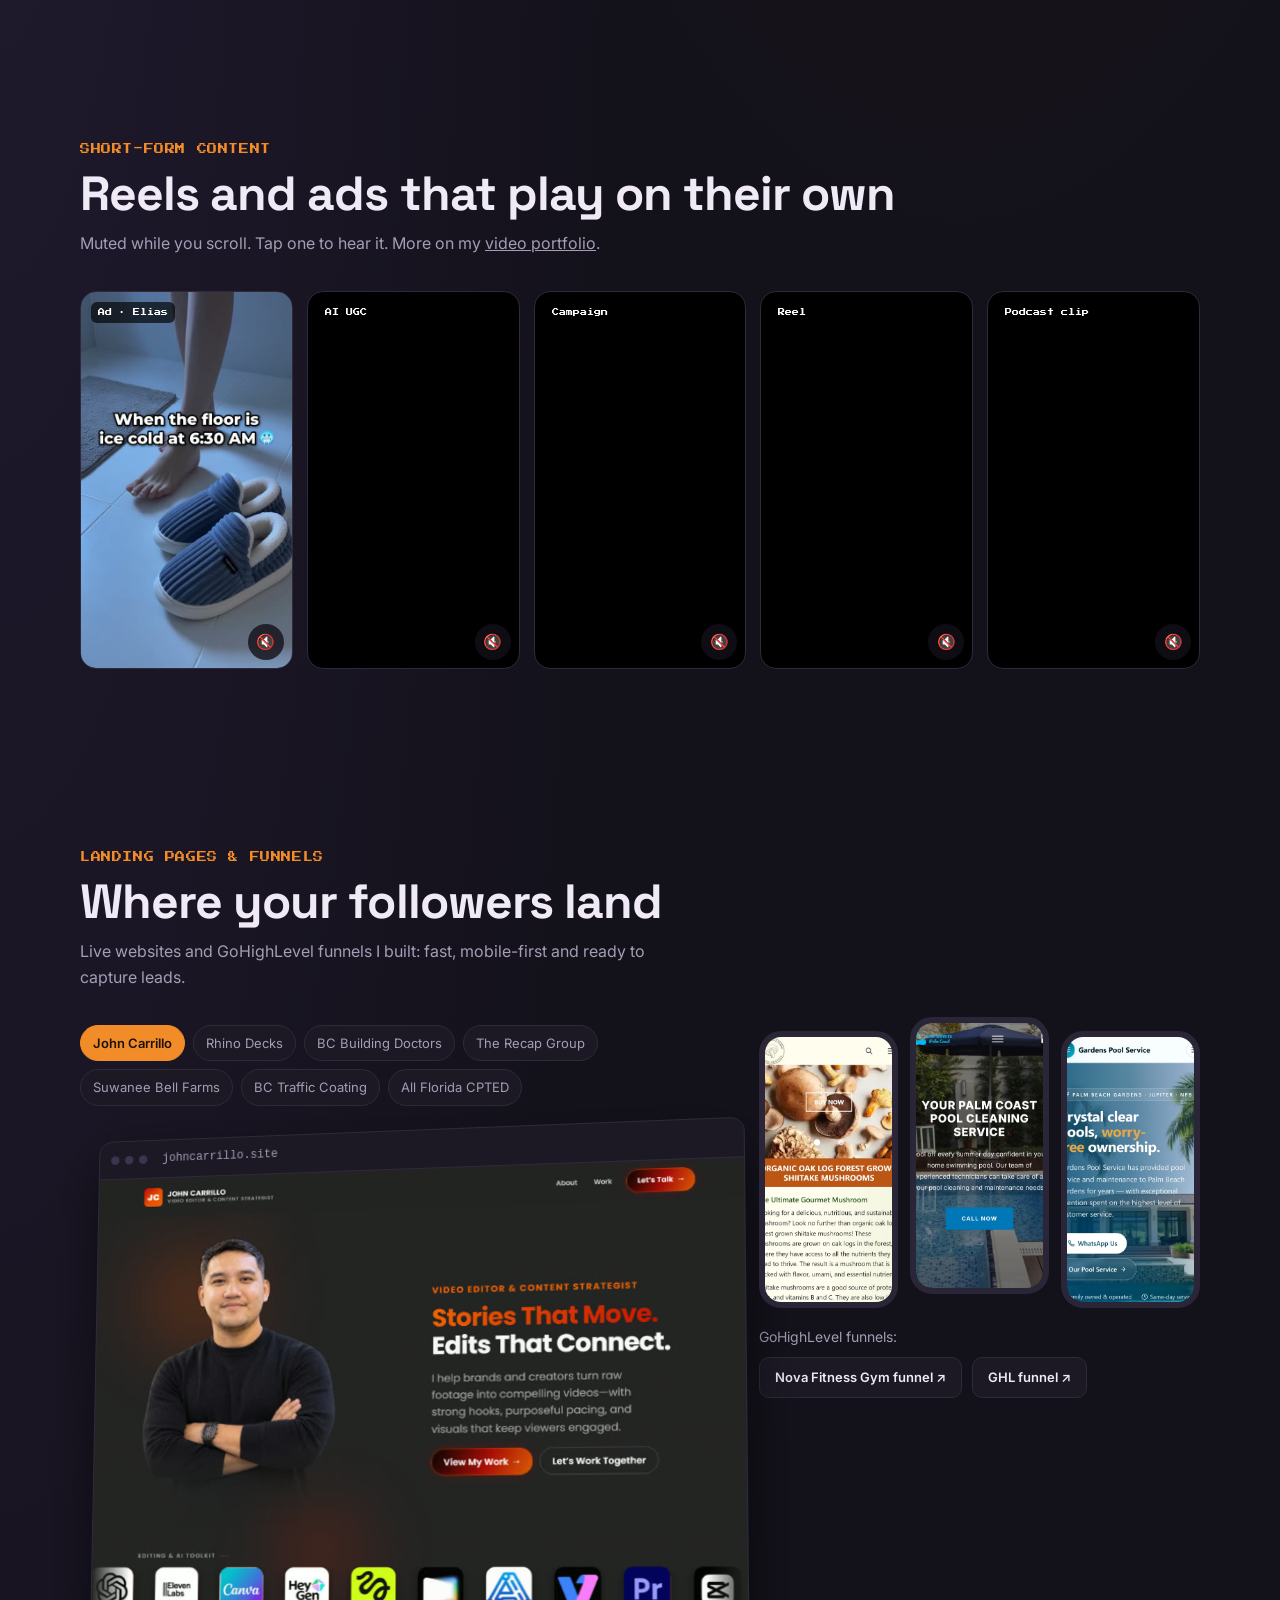
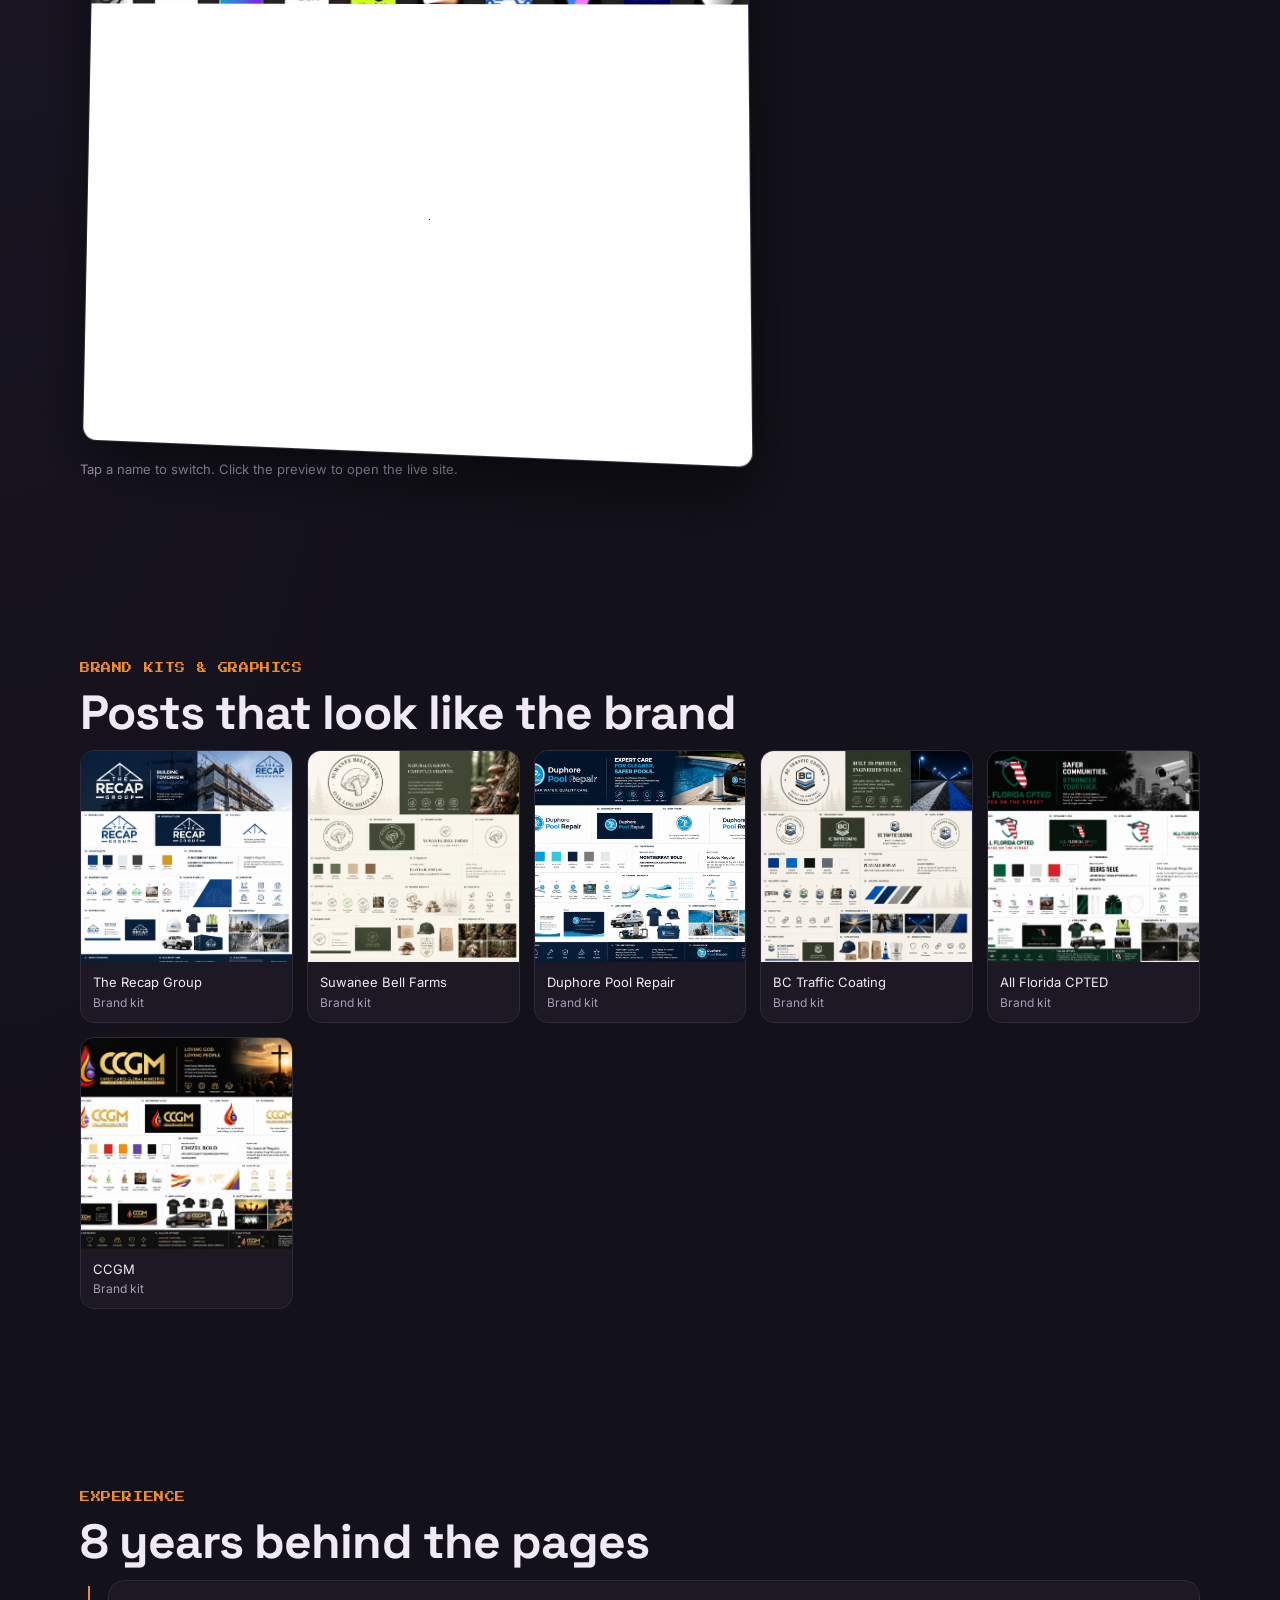
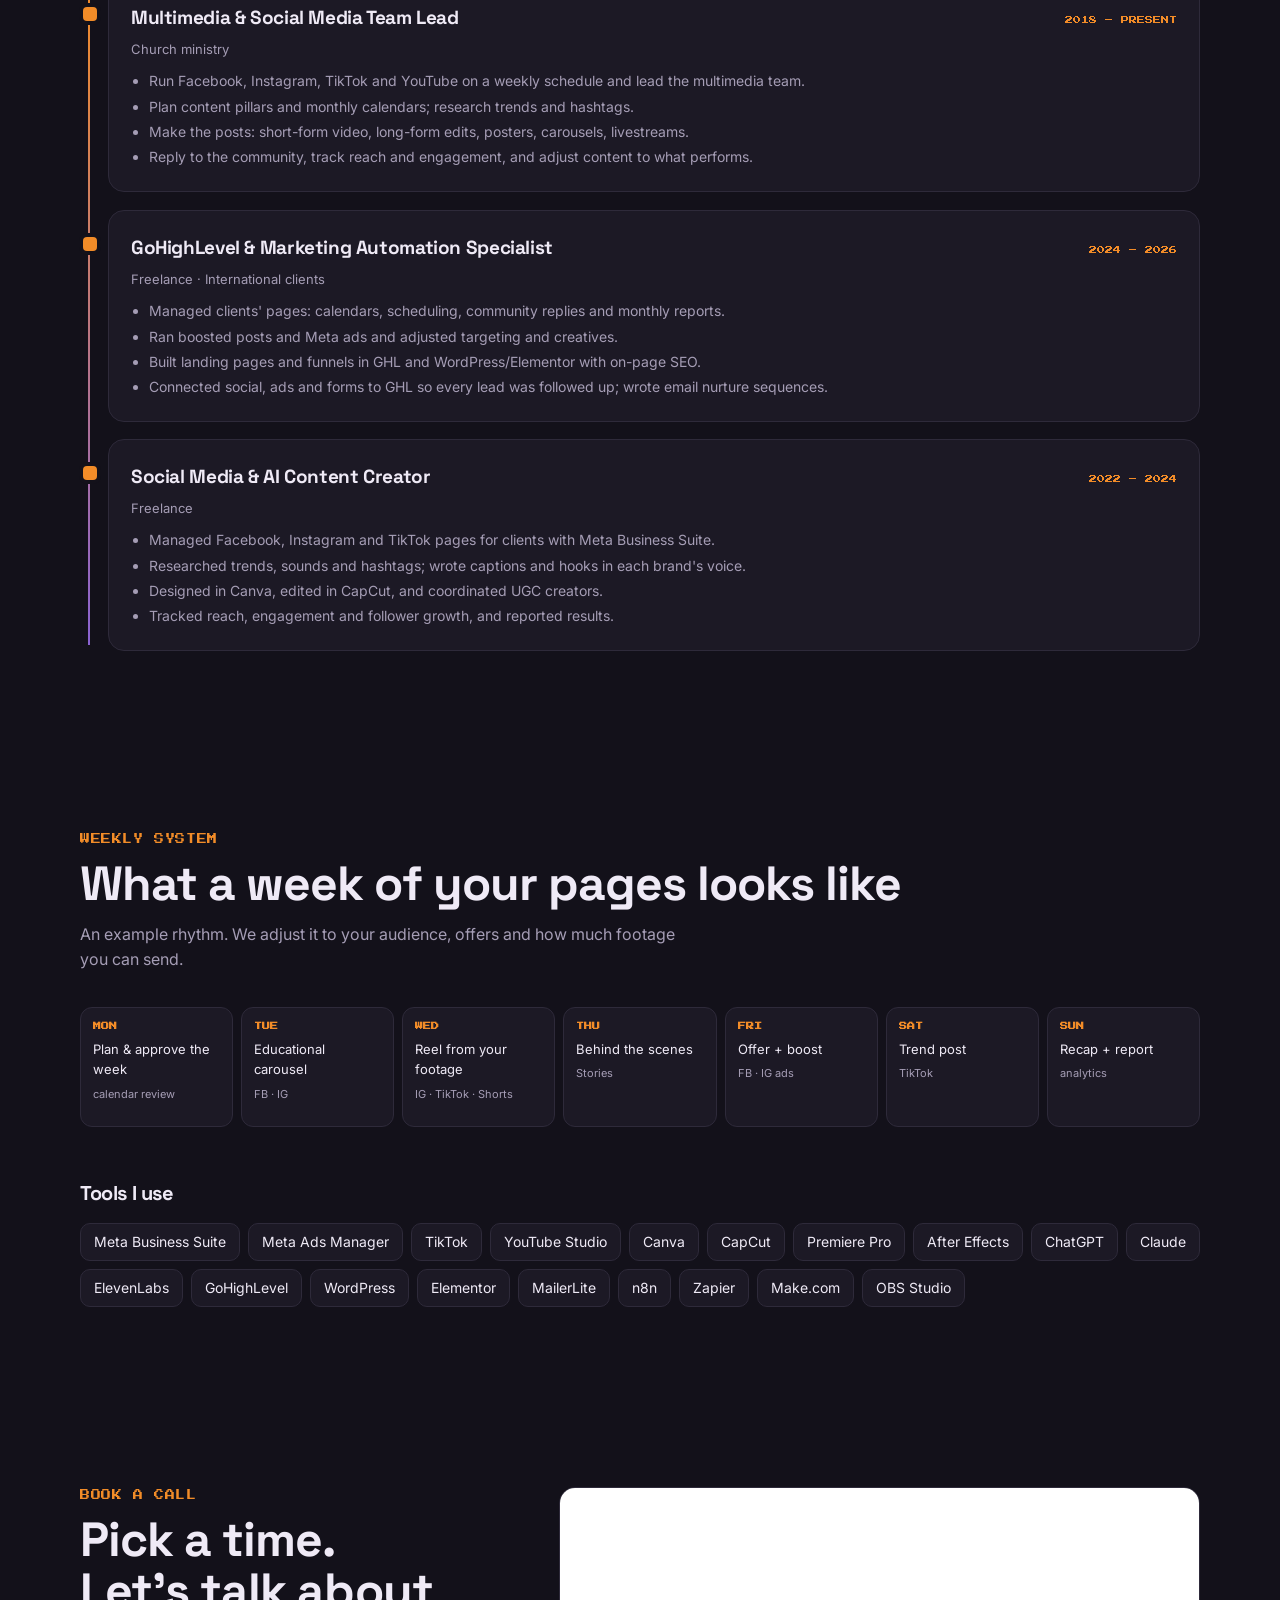
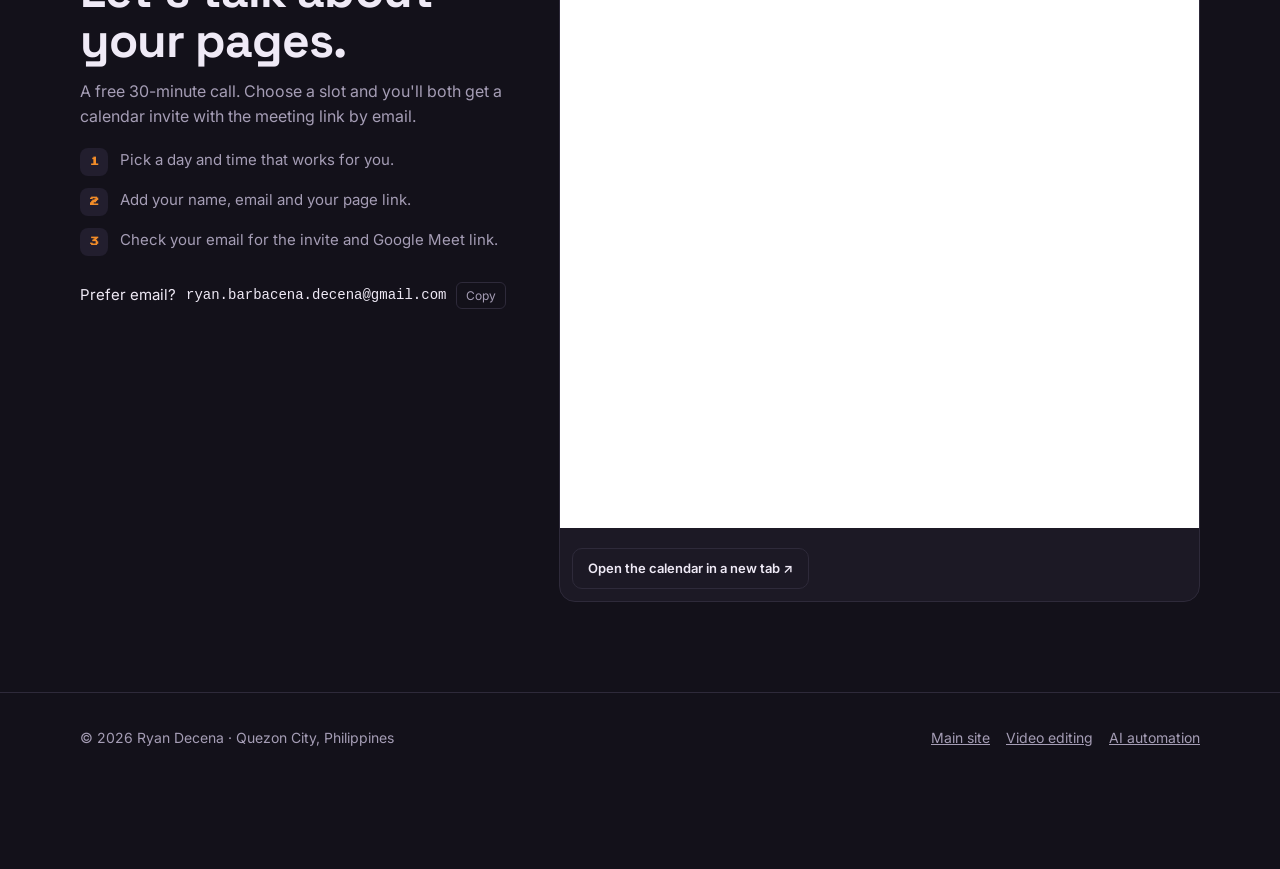
==== commit 9ba58992: "SMM site: remove John Carrillo from brands strip Co-Authored-By: Claude Opus 5.5 <noreply@anthropic." ====
--- a/smm/index.html
+++ b/smm/index.html
@@ -463,7 +463,7 @@
   v.muted=!on;var s=v.parentNode.querySelector('.snd');s.textContent=on?'🔊':'🔇';s.setAttribute('aria-pressed',String(on));s.setAttribute('aria-label',on?'Mute':'Turn sound on');if(on)play(v)});
 
 /* trusted-by strip (real client sites) */
-var BRANDS=[["The Recap Group","Marketing","https://therecapgroup.com/","#f28c28"],["Rhino Decks","Deck builder · Canada","https://rhinodecks.ca/","#c0442b"],["BC Building Doctors","Building envelope · Canada","https://bcbuildingdoctors.ca/","#2f8fd8"],["John Carrillo","Video editor brand","https://www.johncarrillo.site/","#e8711c"],["Suwanee Bell Farms","Mushroom farm","https://mushroom-website-five.vercel.app/","#3ccf8e"],["BC Traffic Coating","Coatings","https://bctrafficcoating.com/","#f0b429"],["All Florida CPTED","Security consulting","https://all-florida-cpte-dwebsite.vercel.app/","#8a63d2"],["Duphore Pool Repair","Pool service","https://pool-service-003.vercel.app/","#19c3b0"],["Garden Pool","Pool service","https://gardenpool-001.vercel.app/","#d64f8a"]];
+var BRANDS=[["The Recap Group","Marketing","https://therecapgroup.com/","#f28c28"],["Rhino Decks","Deck builder · Canada","https://rhinodecks.ca/","#c0442b"],["BC Building Doctors","Building envelope · Canada","https://bcbuildingdoctors.ca/","#2f8fd8"],["Suwanee Bell Farms","Mushroom farm","https://mushroom-website-five.vercel.app/","#3ccf8e"],["BC Traffic Coating","Coatings","https://bctrafficcoating.com/","#f0b429"],["All Florida CPTED","Security consulting","https://all-florida-cpte-dwebsite.vercel.app/","#8a63d2"],["Duphore Pool Repair","Pool service","https://pool-service-003.vercel.app/","#19c3b0"],["Garden Pool","Pool service","https://gardenpool-001.vercel.app/","#d64f8a"]];
 var tr=document.getElementById('track');
 function pills(dup){return BRANDS.map(function(b){var ini=b[0].split(/\s+/).map(function(w){return w[0]}).join('').slice(0,2);return '<a class="brandpill'+(dup?' dup':'')+'" href="'+b[2]+'" target="_blank" rel="noopener"'+(dup?' tabindex="-1" aria-hidden="true"':'')+'><i style="background:'+b[3]+'">'+ini+'</i>'+b[0]+' <small>'+b[2].replace(/^https?:\/\/(www\.)?/,'').replace(/\/$/,'')+'</small></a>'}).join('')}
 tr.innerHTML=pills(false)+pills(true);
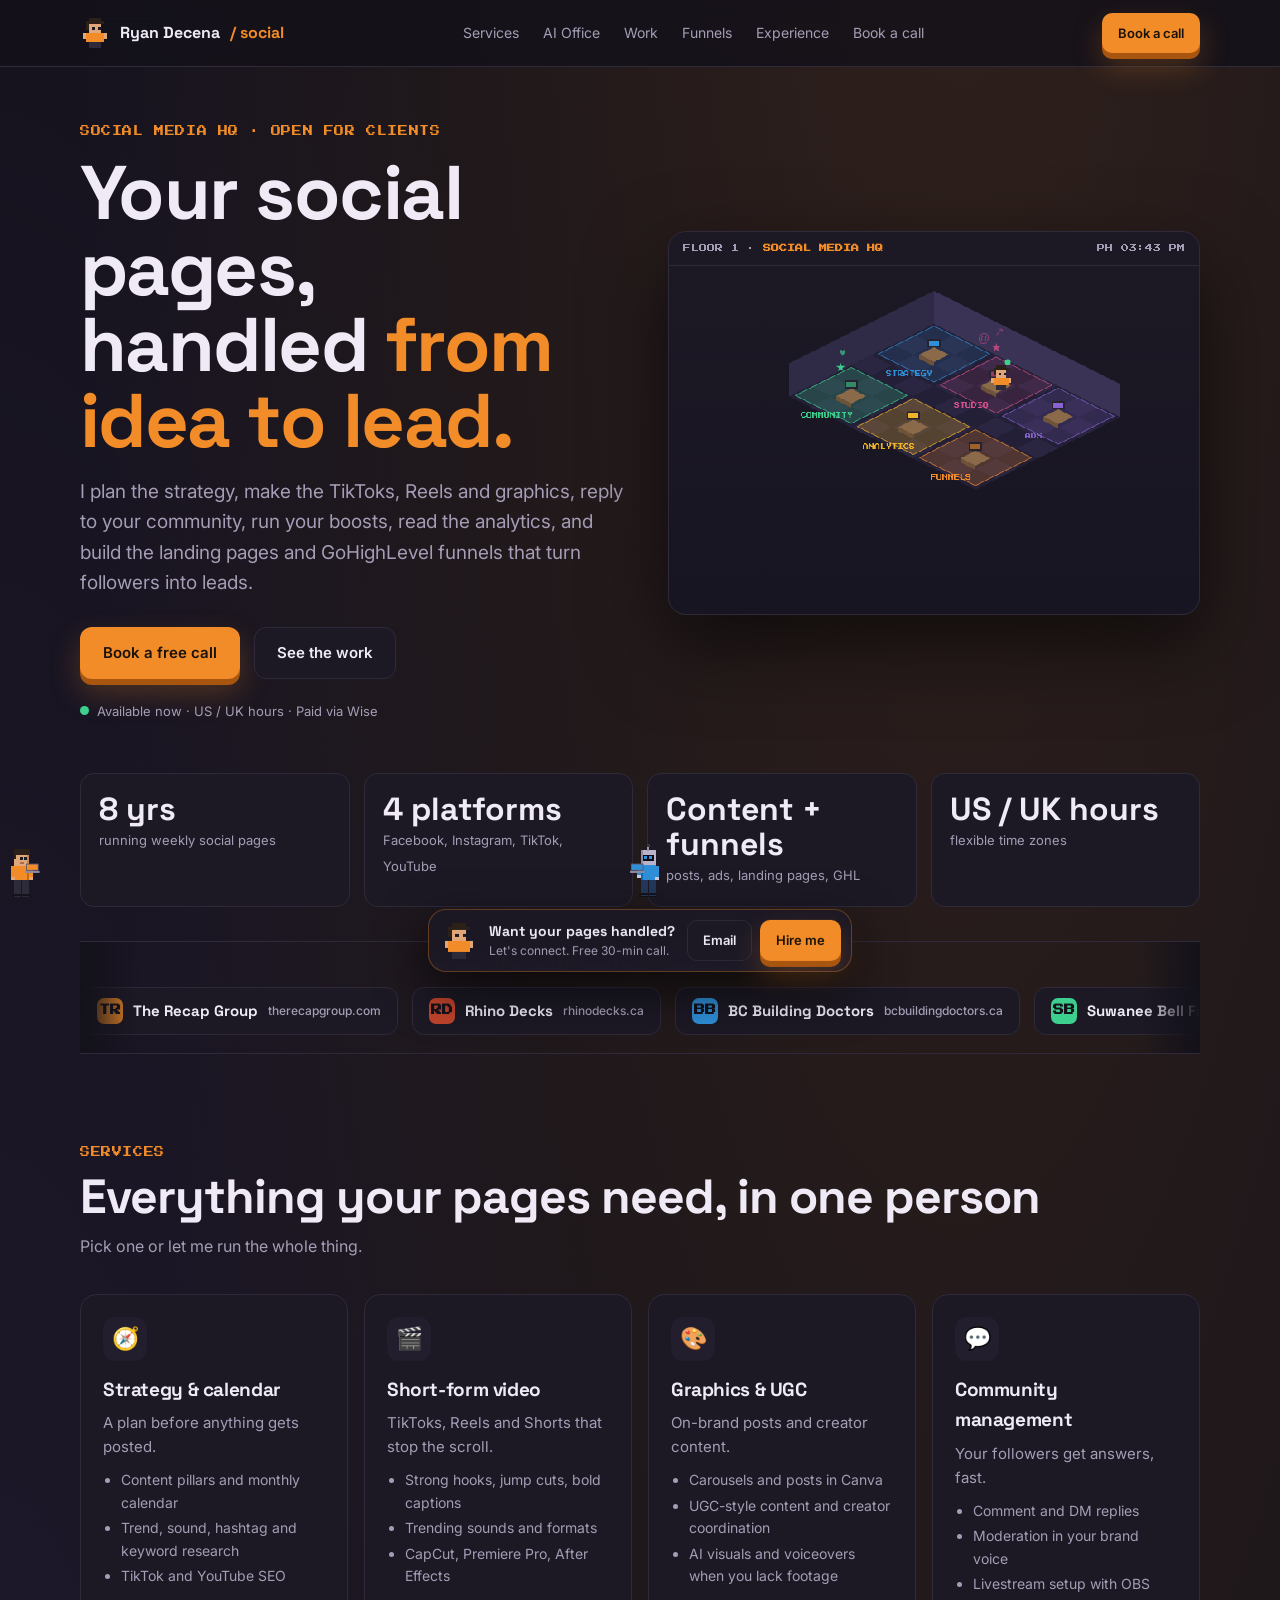
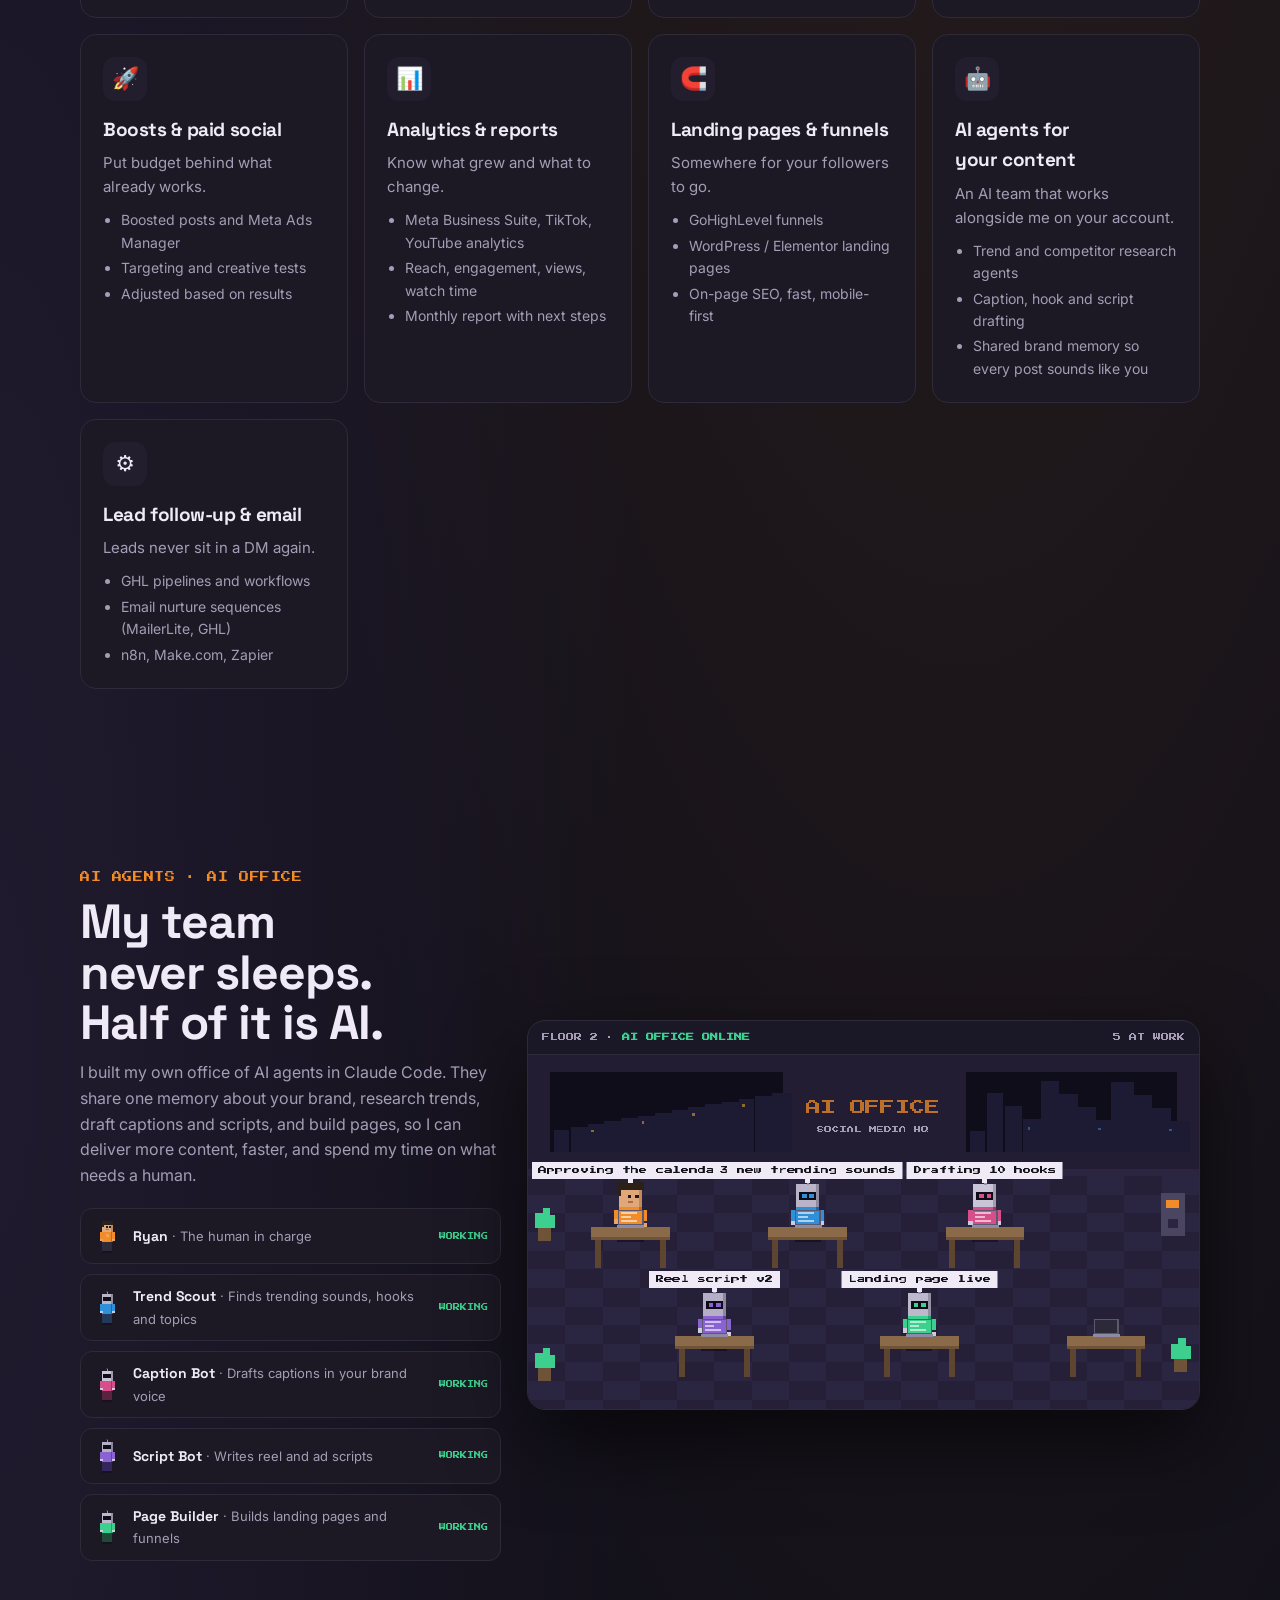
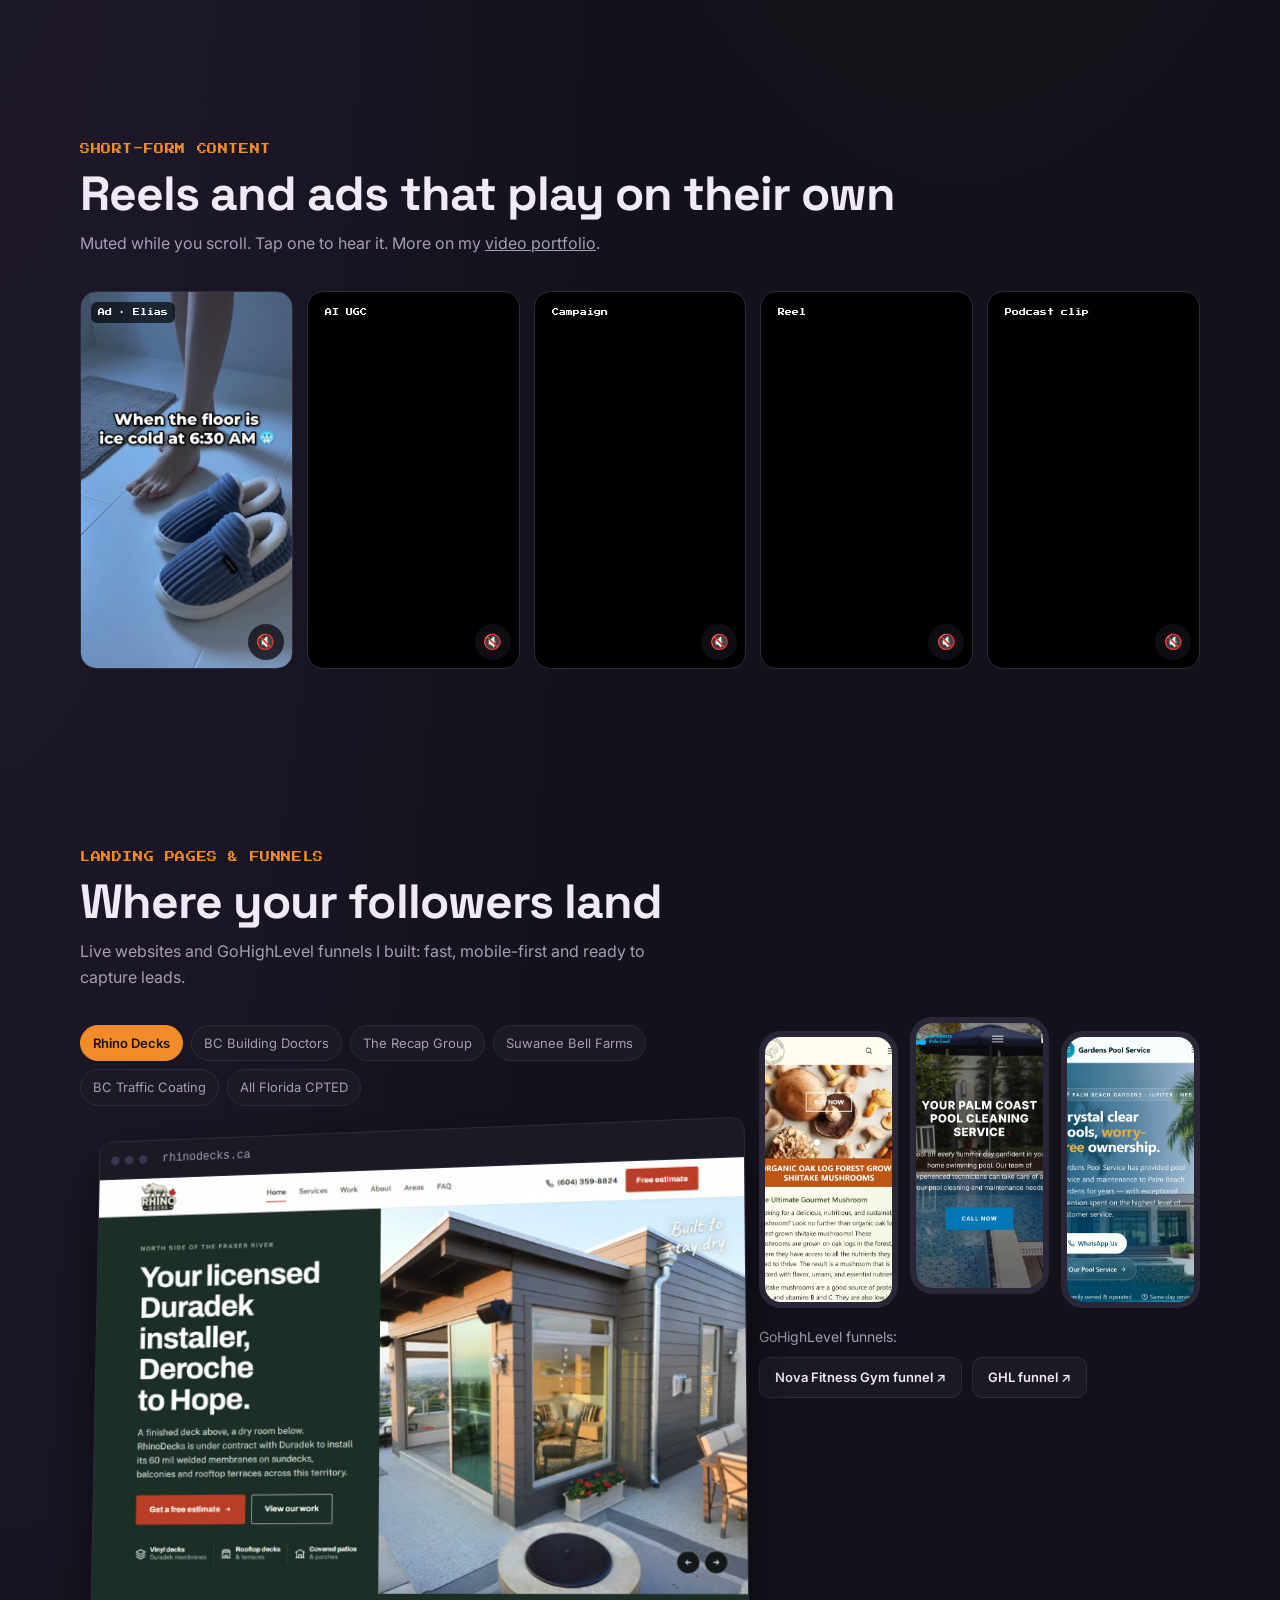
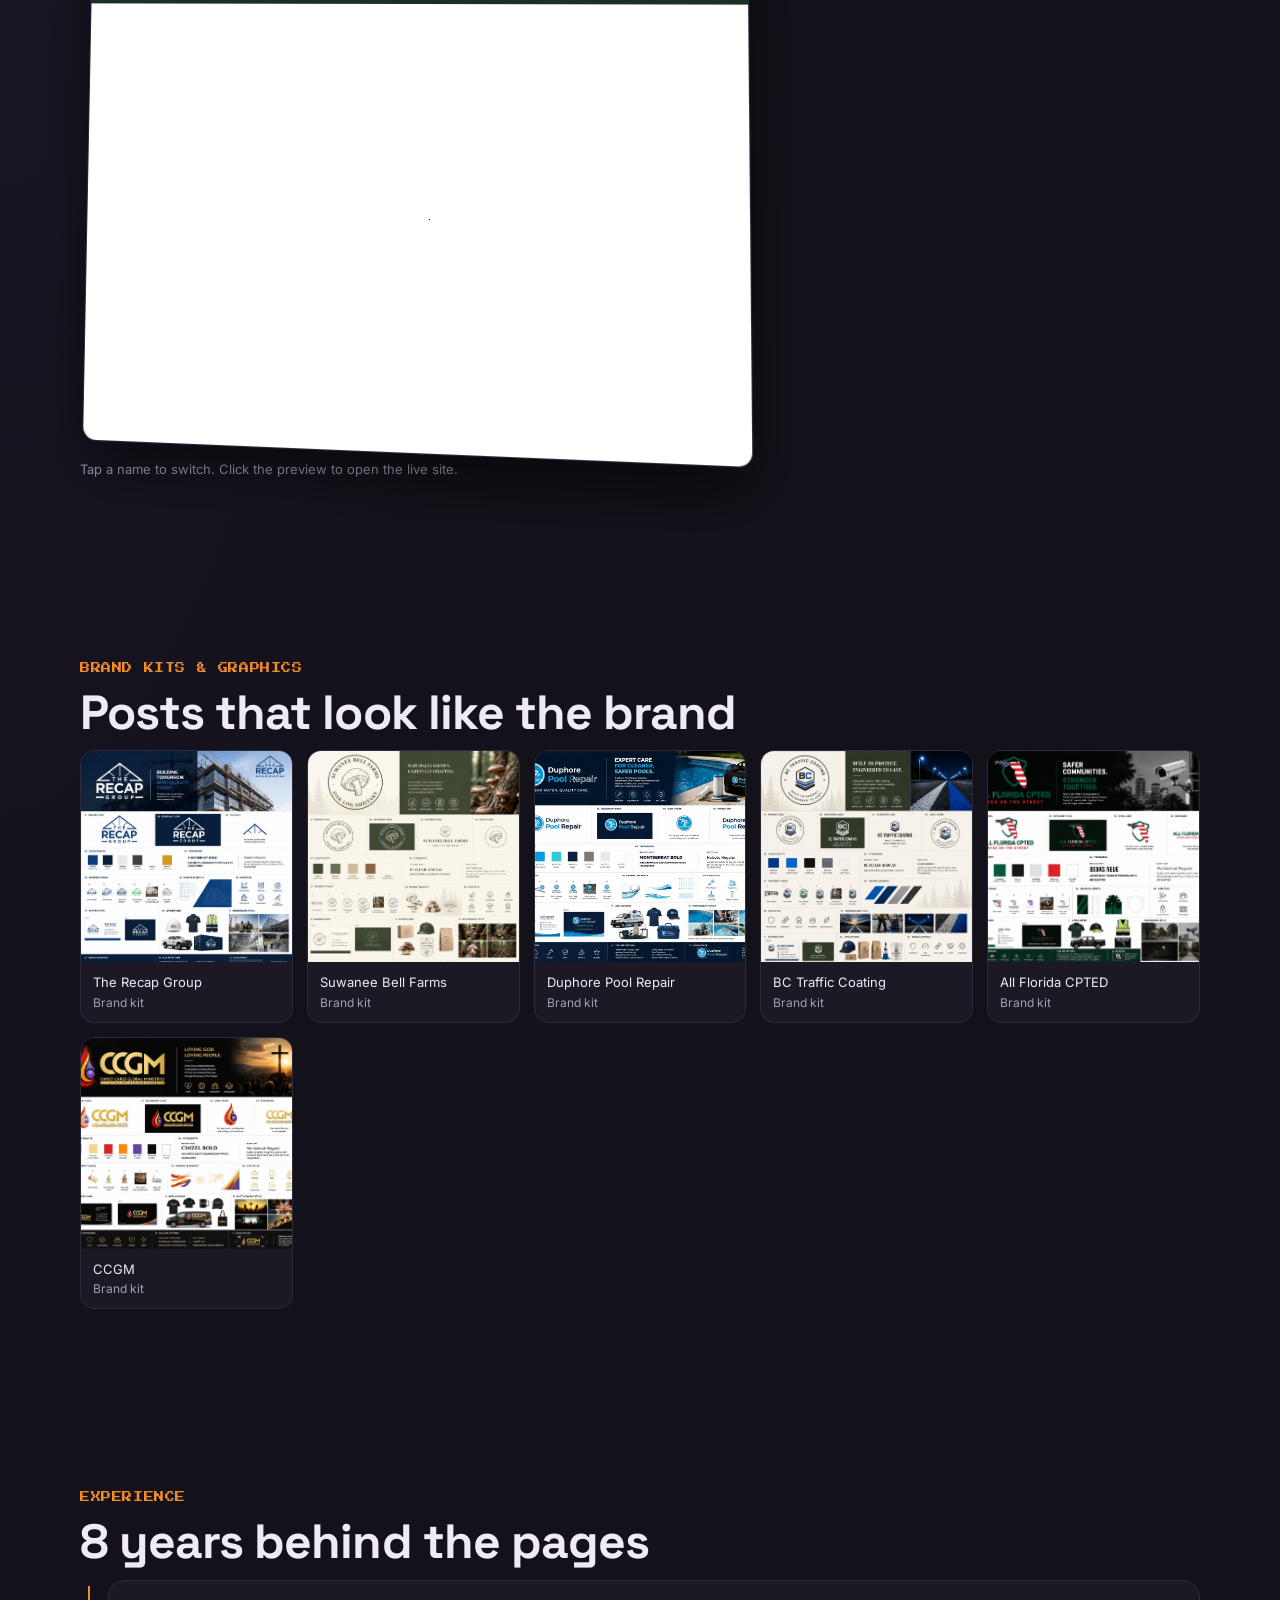
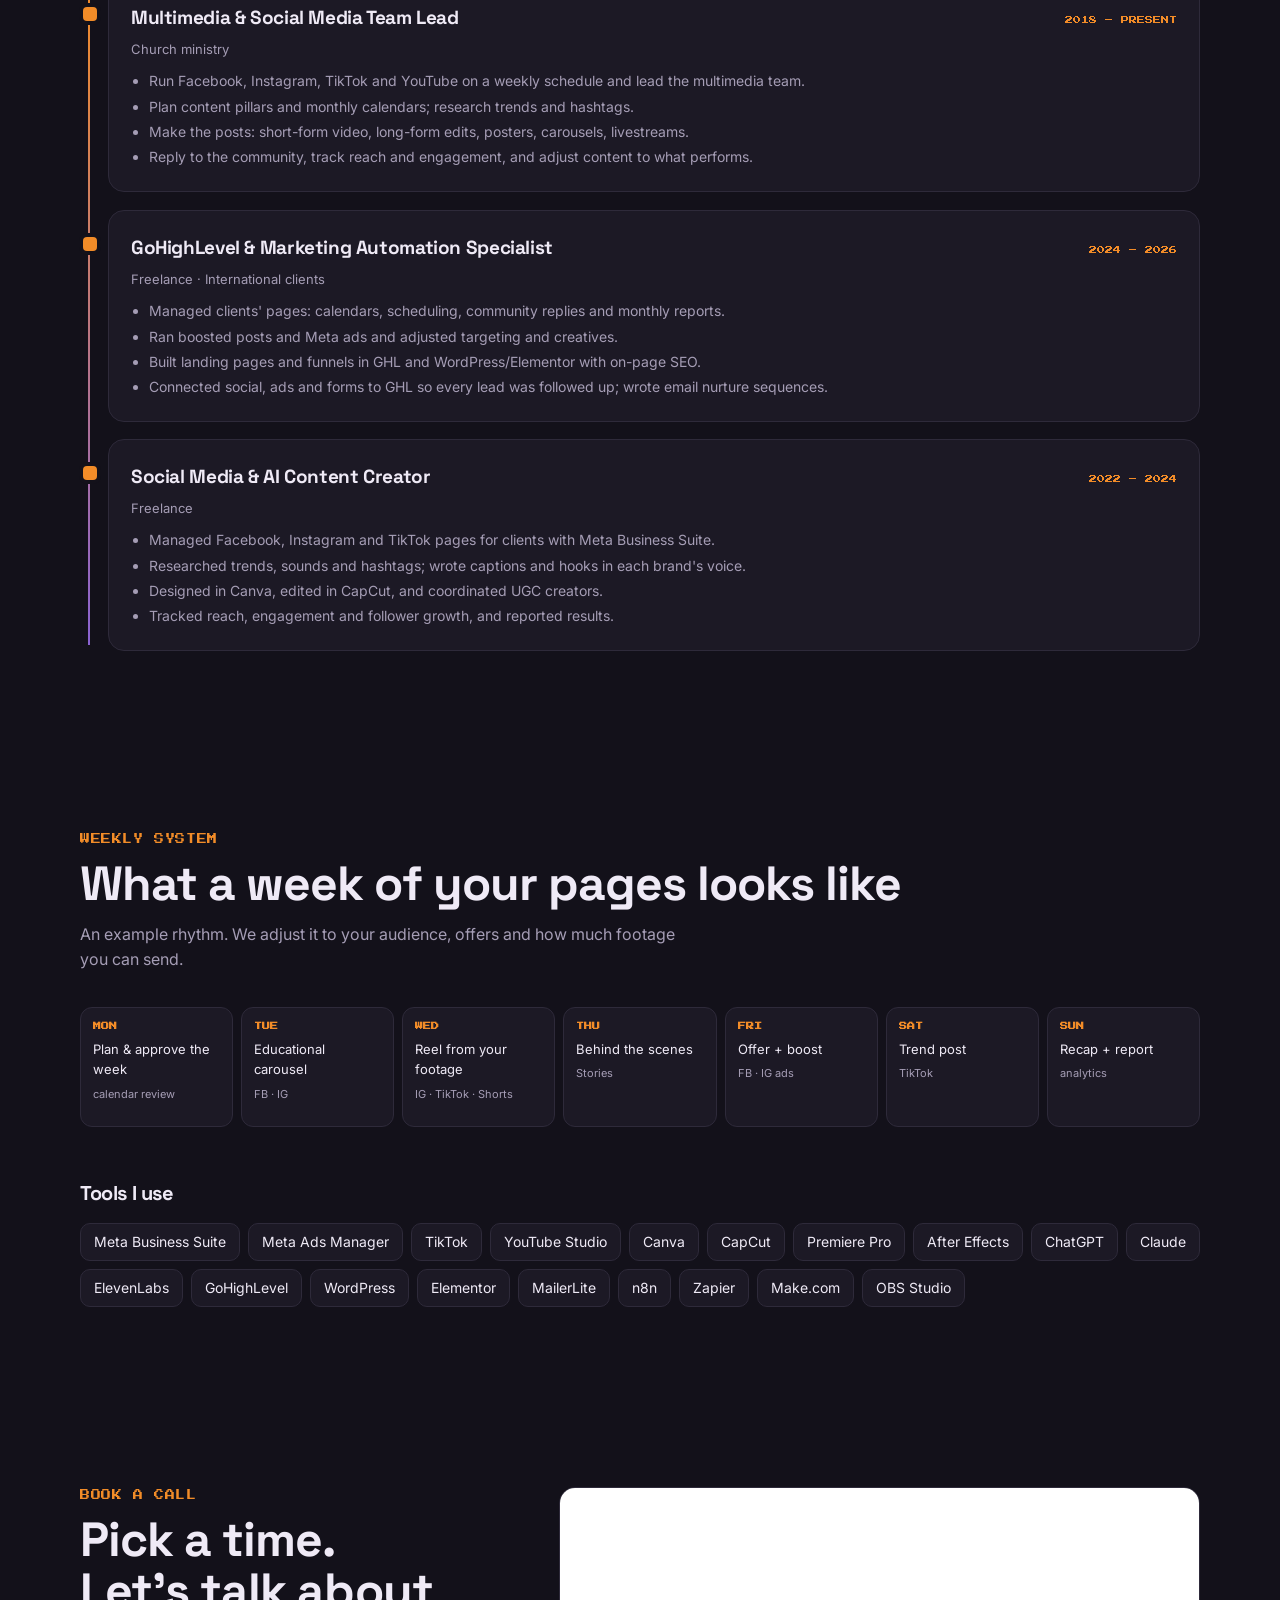
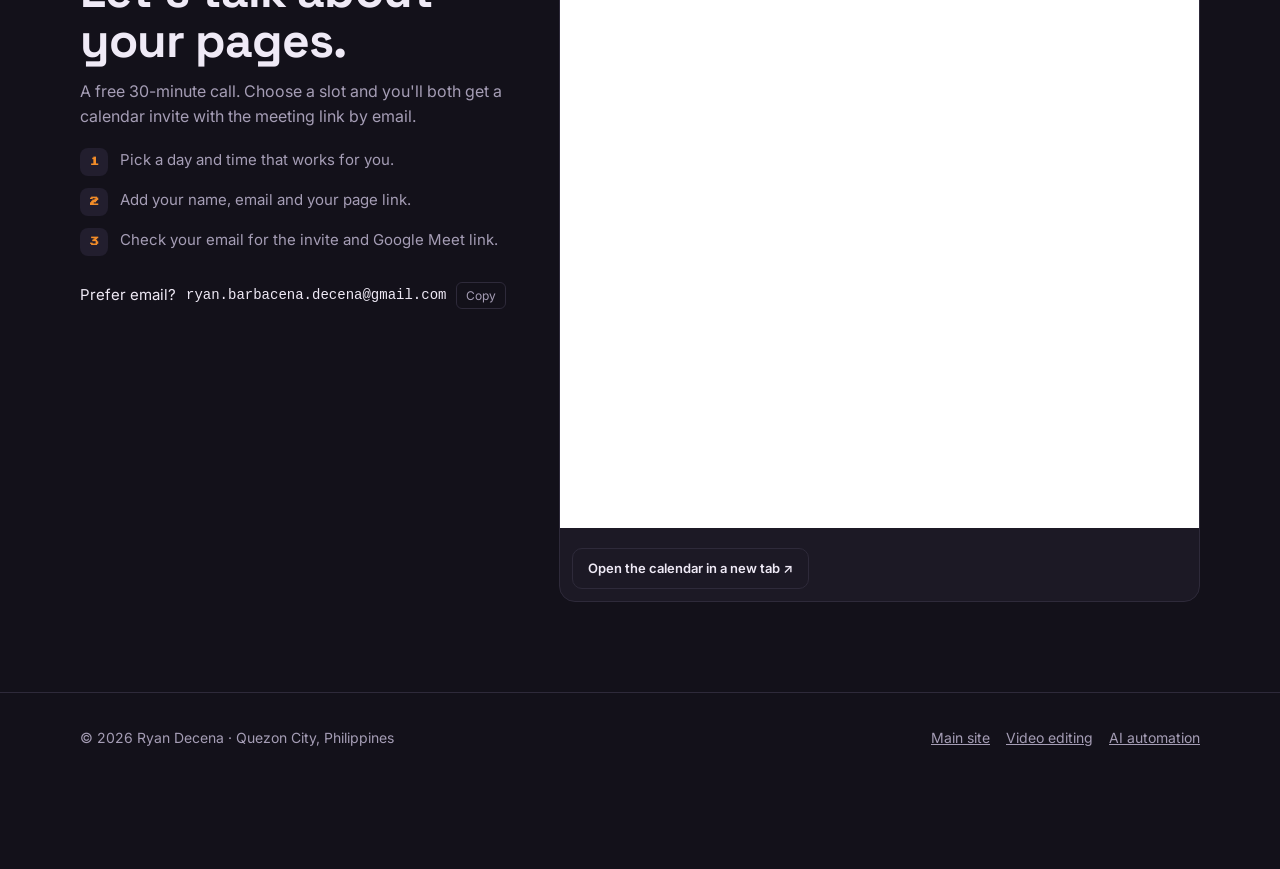
==== commit 58b977f5: "SMM site: remove John Carrillo from website switcher Co-Authored-By: Claude Opus 5.5 <noreply@anthro" ====
--- a/smm/index.html
+++ b/smm/index.html
@@ -290,17 +290,16 @@
   <div class="fun">
     <div class="sites rv">
       <div class="sitepick" id="sitepick" role="group" aria-label="Choose a website">
-        <button type="button" aria-pressed="true" data-i="img/web/site-john-carrillo.jpg" data-u="johncarrillo.site" data-h="https://www.johncarrillo.site/">John Carrillo</button>
-        <button type="button" aria-pressed="false" data-i="img/web/site-rhino-decks.jpg" data-u="rhinodecks.ca" data-h="https://rhinodecks.ca/">Rhino Decks</button>
+        <button type="button" aria-pressed="true" data-i="img/web/site-rhino-decks.jpg" data-u="rhinodecks.ca" data-h="https://rhinodecks.ca/">Rhino Decks</button>
         <button type="button" aria-pressed="false" data-i="img/web/site-bc-building-doctors.jpg" data-u="bcbuildingdoctors.ca" data-h="https://bcbuildingdoctors.ca/">BC Building Doctors</button>
         <button type="button" aria-pressed="false" data-i="img/web/site-recap-group.jpg" data-u="therecapgroup.com" data-h="https://therecapgroup.com/">The Recap Group</button>
         <button type="button" aria-pressed="false" data-i="img/web/site-mushroom.jpg" data-u="mushroom-website-five.vercel.app" data-h="https://mushroom-website-five.vercel.app/">Suwanee Bell Farms</button>
         <button type="button" aria-pressed="false" data-v="media/web-bc-traffic.mp4" data-u="bctrafficcoating.com" data-h="https://bctrafficcoating.com/">BC Traffic Coating</button>
         <button type="button" aria-pressed="false" data-v="media/web-all-florida.mp4" data-u="all-florida-cpte-dwebsite.vercel.app" data-h="https://all-florida-cpte-dwebsite.vercel.app/">All Florida CPTED</button>
       </div>
-      <a class="browser" id="browser" href="https://www.johncarrillo.site/" target="_blank" rel="noopener" style="display:block;text-decoration:none">
-        <div class="dots"><i></i><i></i><i></i><span id="burl">johncarrillo.site</span></div>
-        <img id="bimg" src="img/web/site-john-carrillo.jpg" alt="Website preview" style="width:100%;aspect-ratio:1280/860;object-fit:cover;object-position:top">
+      <a class="browser" id="browser" href="https://rhinodecks.ca/" target="_blank" rel="noopener" style="display:block;text-decoration:none">
+        <div class="dots"><i></i><i></i><i></i><span id="burl">rhinodecks.ca</span></div>
+        <img id="bimg" src="img/web/site-rhino-decks.jpg" alt="Website preview" style="width:100%;aspect-ratio:1280/860;object-fit:cover;object-position:top">
         <video id="bvid" muted loop playsinline aria-label="Website preview" hidden></video>
       </a>
       <p style="color:var(--muted);font-size:13px">Tap a name to switch. Click the preview to open the live site.</p>
